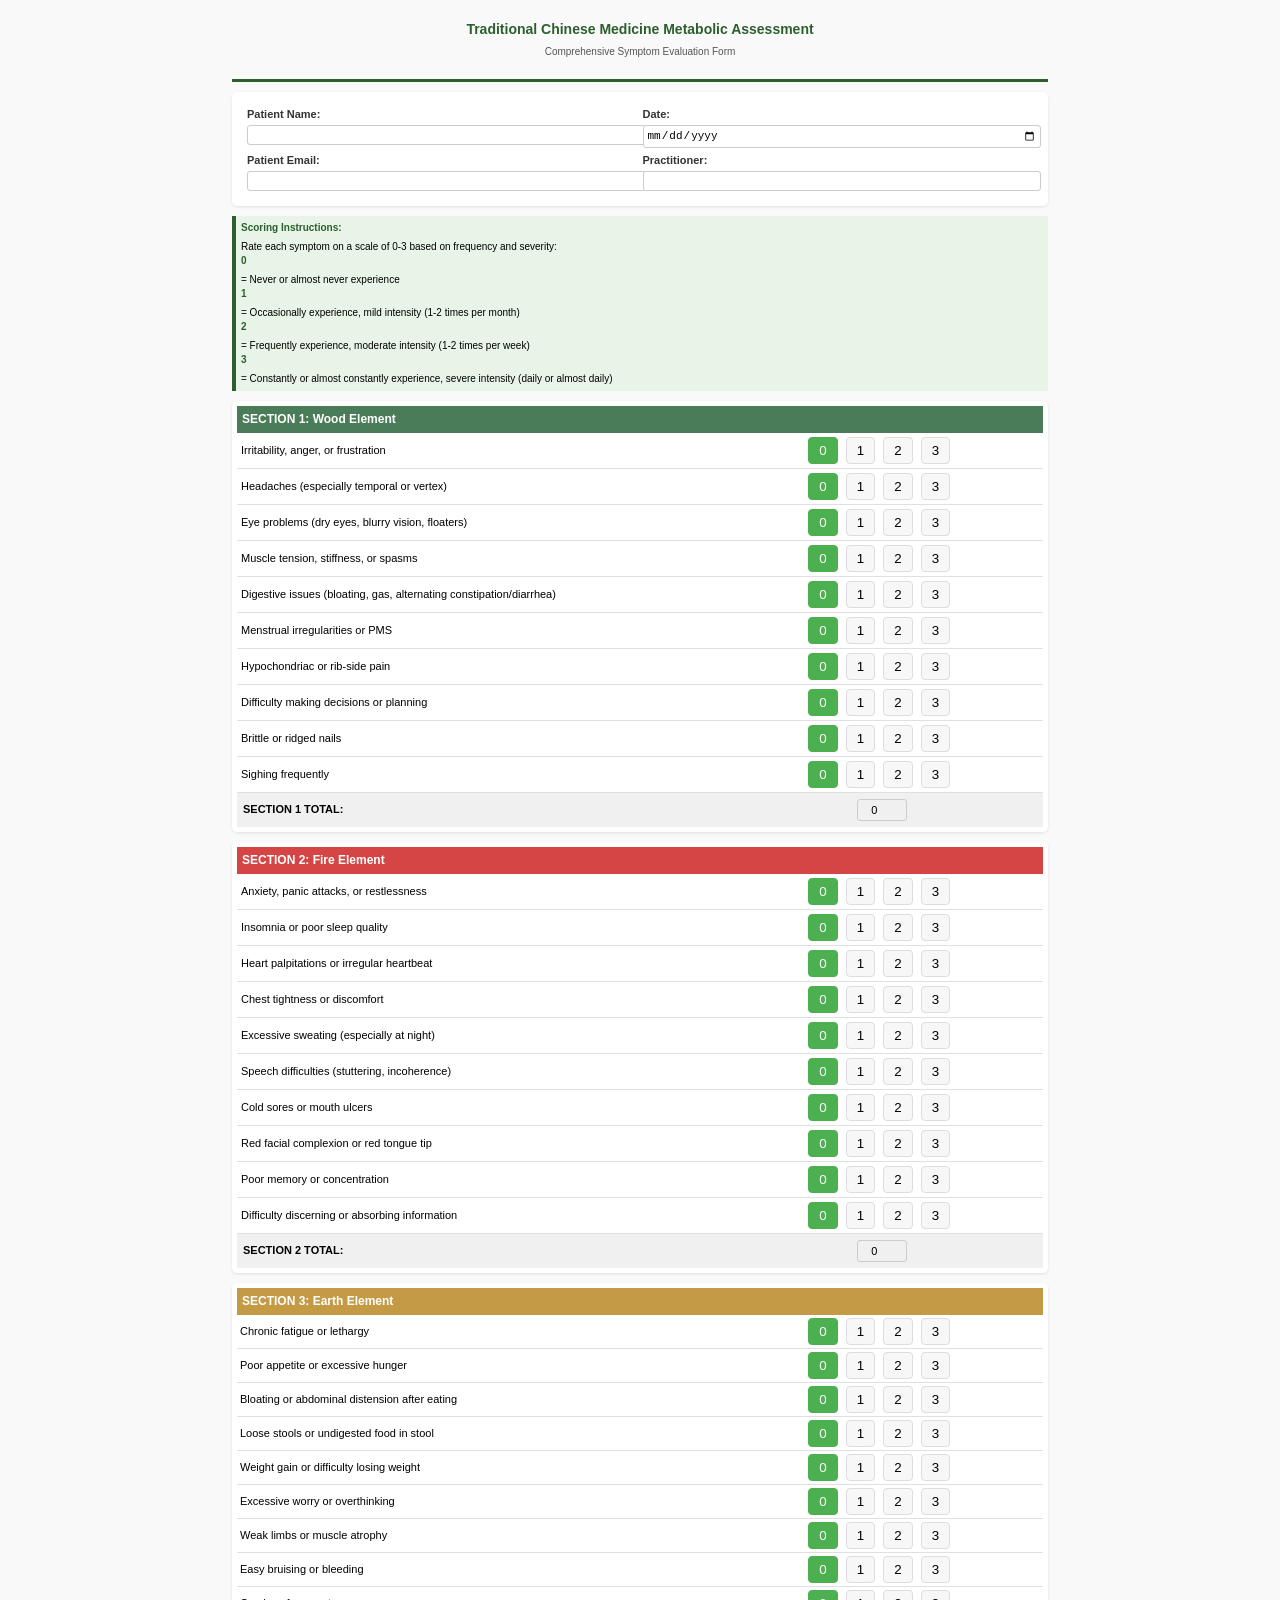
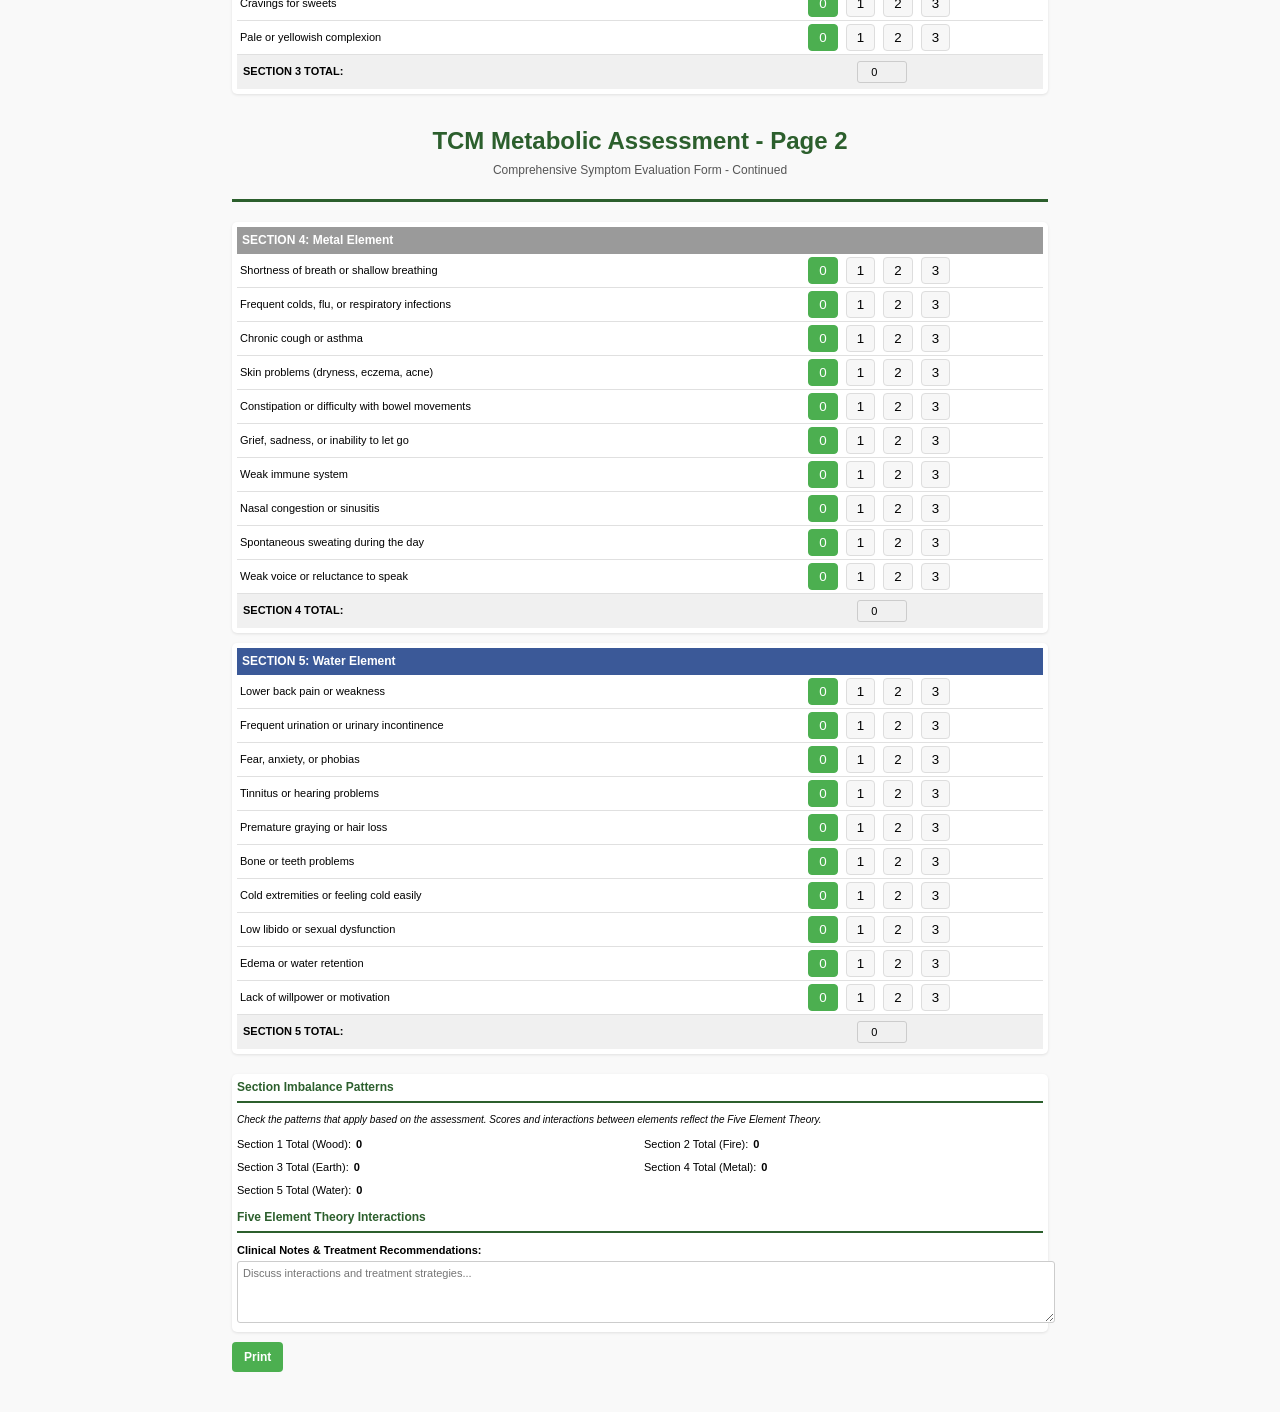
==== index.html @ ae0c45b7 "Rename 5elementMAF.html to index.html" ====
<!DOCTYPE html>
<html lang="en">
<head>
    <meta charset="UTF-8">
    <meta name="viewport" content="width=device-width, initial-scale=1.0">
    <title>TCM Metabolic Assessment - 5 Element Theory</title>
    <style>
@media print {
    /* General Settings */
    body {
        margin: 0.1in; /* Reduce overall margins */
        padding: 0;
        font-size: 10px; /* Compact font size */
        line-height: 1.1; /* Reduce line height for dense content */
    }

    .header {
        text-align: center;
        margin-bottom: 5px; /* Reduce spacing */
        font-size: 12px; /* Compact header font */
        border: none;
    }

    h1, h3 {
        font-size: 14px; /* Compact headings for better fit */
    }

    /* Content Styling */
    .patient-info, .scoring-guide, .element-section, .imbalance-section {
        margin: 0;
        padding: 5px; /* Reduce padding */
        border: none;
        background: none; /* Remove background styling */
    }

    .element-section {
        page-break-inside: avoid; /* Prevent page breaks within sections */
        page-break-after: auto; /* Allow natural flow */
        margin-bottom: 10px; /* Reduce spacing between sections */
    }

    /* Table Styling */
    table {
        width: 100%; /* Ensure tables fit tightly within width */
        border-collapse: collapse; /* Compact table layout */
    }

    tr, td {
        padding: 2px; /* Very compact padding for dense rows */
        font-size: 10px; /* Table font size adjusted */
    }

    td.symptom-name {
        width: 60%; /* Optimize width for names */
    }

    td.symptom-score {
        width: 40%; /* Optimize width for scores */
        text-align: center;
    }

    /* Page Breaks Between Major Sections */
    .page-break {
        page-break-after: always; /* Ensure manual breaks between sections */
    }

    /* Hide Non-Print Elements */
    .print-button, .footer {
        display: none; /* Exclude non-printable items */
    }

    /* Force Compact Heights */
    .element-section {
        height: auto; /* Ensure sections are flexible */
        overflow: hidden; /* Prevent overflow */
    }
}
        
        body {
            font-family: 'Arial', sans-serif;
            line-height: 1.4;
            max-width: 8.5in;
            margin: 0 auto;
            padding: 20px;
            background-color: #f9f9f9;
        }

        .header {
            text-align: center;
            margin-bottom: 20px;
            border-bottom: 3px solid #2c5f2d;
            padding-bottom: 15px;
        }

        .header h1 {
            margin: 0;
            color: #2c5f2d;
            font-size: 24px;
        }

        .header p {
            margin: 5px 0;
            color: #555;
            font-size: 12px;
        }
        
        .print-button {
            margin: 20px 0;
            padding: 10px 15px;
            background-color: #4caf50;
            border: none;
            border-radius: 5px;
            color: white;
            cursor: pointer;
            font-size: 14px;
            font-weight: bold;
            display: block;
        }

        .print-button:hover {
            background-color: #43a047;
        }
.button-group button {
    padding: 5px 10px;
    margin-right: 5px;
    border: 1px solid #ddd;
    background-color: #f7f7f7;
    cursor: pointer;
    border-radius: 4px;
}

.button-group button.active {
    background-color: #4caf50;
    color: white;
    border-color: #4caf50;
}
        
        .patient-info {
            display: grid;
            grid-template-columns: 1fr 1fr;
            gap: 15px;
            margin-bottom: 20px;
            background: white;
            padding: 15px;
            border-radius: 5px;
            box-shadow: 0 1px 3px rgba(0,0,0,0.1);
        }
        
        .patient-info label {
            display: block;
            font-weight: bold;
            margin-bottom: 3px;
            font-size: 11px;
            color: #333;
        }
        
        .patient-info input {
            width: 100%;
            padding: 5px;
            border: 1px solid #ccc;
            border-radius: 3px;
            font-size: 11px;
        }
        
        .scoring-guide {
            background: #e8f4e8;
            padding: 10px;
            margin-bottom: 15px;
            border-left: 4px solid #2c5f2d;
            font-size: 10px;
        }
        
        .scoring-guide strong {
            display: block;
            margin-bottom: 5px;
            color: #2c5f2d;
        }
        
        .element-section {
            margin-bottom: 20px;
            background: white;
            border-radius: 5px;
            box-shadow: 0 1px 3px rgba(0,0,0,0.1);
            overflow: hidden;
        }
        
        .element-header {
            padding: 10px 15px;
            color: white;
            font-weight: bold;
            font-size: 14px;
        }
        
        .wood-header { background: #4a7c59; }
        .fire-header { background: #d64545; }
        .earth-header { background: #c49b44; }
        .metal-header { background: #9a9a9a; }
        .water-header { background: #3b5998; }
        
        .element-description {
            padding: 10px 15px;
            background: #f7f7f7;
            font-size: 10px;
            font-style: italic;
            border-bottom: 1px solid #e0e0e0;
        }
        
        .symptoms-table {
            width: 100%;
            border-collapse: collapse;
        }
        
        .symptoms-table tr {
            border-bottom: 1px solid #e0e0e0;
        }
        
        .symptoms-table tr:last-child {
            border-bottom: none;
        }
        
        .symptoms-table td {
            padding: 8px 15px;
            font-size: 11px;
        }
        
        .symptom-name {
            width: 75%;
        }
        
        .symptom-score {
            width: 25%;
            text-align: center;
        }
        
        .symptom-score input {
            width: 40px;
            padding: 4px;
            text-align: center;
            border: 1px solid #ccc;
            border-radius: 3px;
            font-size: 11px;
        }
        
        .total-row {
            background: #f0f0f0;
            font-weight: bold;
        }
        
        .total-row td {
            padding: 10px 15px;
        }
        
        .imbalance-section {
            margin-top: 20px;
            background: white;
            padding: 15px;
            border-radius: 5px;
            box-shadow: 0 1px 3px rgba(0,0,0,0.1);
        }
        
        .imbalance-section h3 {
            margin-top: 0;
            color: #2c5f2d;
            font-size: 14px;
            border-bottom: 2px solid #2c5f2d;
            padding-bottom: 5px;
        }
        
        .imbalance-grid {
            display: grid;
            grid-template-columns: 1fr 1fr;
            gap: 10px;
            margin-top: 10px;
        }
        
        .imbalance-item {
            display: flex;
            align-items: center;
            font-size: 11px;
        }
        
        .imbalance-item input[type="checkbox"] {
            margin-right: 8px;
        }
        
        .notes-section {
            margin-top: 15px;
        }
        
        .notes-section label {
            display: block;
            font-weight: bold;
            margin-bottom: 5px;
            font-size: 11px;
        }
        
        .notes-section textarea {
            width: 100%;
            height: 60px;
            padding: 8px;
            border: 1px solid #ccc;
            border-radius: 3px;
            font-size: 11px;
            font-family: Arial, sans-serif;
            resize: vertical;
        }
        
        .page-break {
            margin: 30px 0;
        }
        
        .footer {
            text-align: center;
            margin-top: 20px;
            padding-top: 10px;
            border-top: 2px solid #2c5f2d;
            font-size: 9px;
            color: #666;
        }
    </style>
</head>
<body>
<!-- PAGE 1 HEADER -->
<div class="header" style="text-align: center; margin-bottom: 10px;">
    <h1 style="font-size: 14px; color: #2c5f2d; margin: 0;">Traditional Chinese Medicine Metabolic Assessment</h1>
    <p style="font-size: 10px; color: #555; margin: 5px 0;">Comprehensive Symptom Evaluation Form</p>
</div>

<!-- PATIENT INFO SECTION -->
<div class="patient-info" style="display: grid; grid-template-columns: 1fr 1fr; gap: 5px; margin-bottom: 10px; font-size: 10px;">
    <div style="font-size: 10px;">
        <label style="display: block; font-weight: bold; margin-bottom: 3px;">Patient Name:</label>
        <input type="text" name="patient_name" style="width: 100%; padding: 3px; border: 1px solid #ccc; border-radius: 3px;">
    </div>
    <div style="font-size: 10px;">
        <label style="display: block; font-weight: bold; margin-bottom: 3px;">Date:</label>
        <input type="date" name="date" style="width: 100%; padding: 3px; border: 1px solid #ccc; border-radius: 3px;">
    </div>
    <div style="font-size: 10px;">
        <label style="display: block; font-weight: bold; margin-bottom: 3px;">Patient Email:</label>
        <input type="text" name="patient_email" style="width: 100%; padding: 3px; border: 1px solid #ccc; border-radius: 3px;">
    </div>
    <div style="font-size: 10px;">
        <label style="display: block; font-weight: bold; margin-bottom: 3px;">Practitioner:</label>
        <input type="text" name="practitioner" style="width: 100%; padding: 3px; border: 1px solid #ccc; border-radius: 3px;">
    </div>
</div>

<!-- SCORING GUIDE -->
<div class="scoring-guide" style="background: #e8f4e8; padding: 5px; margin-bottom: 10px; border-left: 4px solid #2c5f2d; font-size: 10px;">
    <strong style="display: block; margin-bottom: 5px; color: #2c5f2d;">Scoring Instructions:</strong>
    <p style="margin: 0;">
        Rate each symptom on a scale of 0-3 based on frequency and severity:<br>
        <strong>0</strong> = Never or almost never experience<br>
        <strong>1</strong> = Occasionally experience, mild intensity (1-2 times per month)<br>
        <strong>2</strong> = Frequently experience, moderate intensity (1-2 times per week)<br>
        <strong>3</strong> = Constantly or almost constantly experience, severe intensity (daily or almost daily)
    </p>
</div>
    
 <!-- SECTION 1 -->
<div class="element-section" style="margin-bottom: 10px; padding: 5px;">
    <div class="element-header wood-header" style="padding: 5px; font-size: 12px; background-color: #4a7c59; color: white;">
        SECTION 1: Wood Element
    </div>
    <table class="symptoms-table" style="width: 100%; border-collapse: collapse; font-size: 10px;">
        <tr>
            <td class="symptom-name" style="padding: 4px; width: 60%;">Irritability, anger, or frustration</td>
            <td class="symptom-score" style="padding: 4px; width: 40%; text-align: center;">
                <div class="button-group" data-symptom="wood_1">
                    <button type="button" data-value="0" class="active">0</button>
                    <button type="button" data-value="1">1</button>
                    <button type="button" data-value="2">2</button>
                    <button type="button" data-value="3">3</button>
                </div>
                <input type="hidden" name="wood_1" value="0">
            </td>
        </tr>
        <tr>
            <td class="symptom-name" style="padding: 4px; width: 60%;">Headaches (especially temporal or vertex)</td>
            <td class="symptom-score" style="padding: 4px; width: 40%; text-align: center;">
                <div class="button-group" data-symptom="wood_2">
                    <button type="button" data-value="0" class="active">0</button>
                    <button type="button" data-value="1">1</button>
                    <button type="button" data-value="2">2</button>
                    <button type="button" data-value="3">3</button>
                </div>
                <input type="hidden" name="wood_2" value="0">
            </td>
        </tr>
        <tr>
            <td class="symptom-name" style="padding: 4px; width: 60%;">Eye problems (dry eyes, blurry vision, floaters)</td>
            <td class="symptom-score" style="padding: 4px; width: 40%; text-align: center;">
                <div class="button-group" data-symptom="wood_3">
                    <button type="button" data-value="0" class="active">0</button>
                    <button type="button" data-value="1">1</button>
                    <button type="button" data-value="2">2</button>
                    <button type="button" data-value="3">3</button>
                </div>
                <input type="hidden" name="wood_3" value="0">
            </td>
        </tr>
        <tr>
            <td class="symptom-name" style="padding: 4px; width: 60%;">Muscle tension, stiffness, or spasms</td>
            <td class="symptom-score" style="padding: 4px; width: 40%; text-align: center;">
                <div class="button-group" data-symptom="wood_4">
                    <button type="button" data-value="0" class="active">0</button>
                    <button type="button" data-value="1">1</button>
                    <button type="button" data-value="2">2</button>
                    <button type="button" data-value="3">3</button>
                </div>
                <input type="hidden" name="wood_4" value="0">
            </td>
        </tr>
        <tr>
            <td class="symptom-name" style="padding: 4px; width: 60%;">Digestive issues (bloating, gas, alternating constipation/diarrhea)</td>
            <td class="symptom-score" style="padding: 4px; width: 40%; text-align: center;">
                <div class="button-group" data-symptom="wood_5">
                    <button type="button" data-value="0" class="active">0</button>
                    <button type="button" data-value="1">1</button>
                    <button type="button" data-value="2">2</button>
                    <button type="button" data-value="3">3</button>
                </div>
                <input type="hidden" name="wood_5" value="0">
            </td>
        </tr>
        <tr>
            <td class="symptom-name" style="padding: 4px; width: 60%;">Menstrual irregularities or PMS</td>
            <td class="symptom-score" style="padding: 4px; width: 40%; text-align: center;">
                <div class="button-group" data-symptom="wood_6">
                    <button type="button" data-value="0" class="active">0</button>
                    <button type="button" data-value="1">1</button>
                    <button type="button" data-value="2">2</button>
                    <button type="button" data-value="3">3</button>
                </div>
                <input type="hidden" name="wood_6" value="0">
            </td>
        </tr>
        <tr>
            <td class="symptom-name" style="padding: 4px; width: 60%;">Hypochondriac or rib-side pain</td>
            <td class="symptom-score" style="padding: 4px; width: 40%; text-align: center;">
                <div class="button-group" data-symptom="wood_7">
                    <button type="button" data-value="0" class="active">0</button>
                    <button type="button" data-value="1">1</button>
                    <button type="button" data-value="2">2</button>
                    <button type="button" data-value="3">3</button>
                </div>
                <input type="hidden" name="wood_7" value="0">
            </td>
        </tr>
        <tr>
            <td class="symptom-name" style="padding: 4px; width: 60%;">Difficulty making decisions or planning</td>
            <td class="symptom-score" style="padding: 4px; width: 40%; text-align: center;">
                <div class="button-group" data-symptom="wood_8">
                    <button type="button" data-value="0" class="active">0</button>
                    <button type="button" data-value="1">1</button>
                    <button type="button" data-value="2">2</button>
                    <button type="button" data-value="3">3</button>
                </div>
                <input type="hidden" name="wood_8" value="0">
            </td>
        </tr>
        <tr>
            <td class="symptom-name" style="padding: 4px; width: 60%;">Brittle or ridged nails</td>
            <td class="symptom-score" style="padding: 4px; width: 40%; text-align: center;">
                <div class="button-group" data-symptom="wood_9">
                    <button type="button" data-value="0" class="active">0</button>
                    <button type="button" data-value="1">1</button>
                    <button type="button" data-value="2">2</button>
                    <button type="button" data-value="3">3</button>
                </div>
                <input type="hidden" name="wood_9" value="0">
            </td>
        </tr>
        <tr>
            <td class="symptom-name" style="padding: 4px; width: 60%;">Sighing frequently</td>
            <td class="symptom-score" style="padding: 4px; width: 40%; text-align: center;">
                <div class="button-group" data-symptom="wood_10">
                    <button type="button" data-value="0" class="active">0</button>
                    <button type="button" data-value="1">1</button>
                    <button type="button" data-value="2">2</button>
                    <button type="button" data-value="3">3</button>
                </div>
                <input type="hidden" name="wood_10" value="0">
            </td>
        </tr>
        <tr class="total-row" style="background-color: #f0f0f0; font-weight: bold;">
            <td style="padding: 6px;">SECTION 1 TOTAL:</td>
            <td class="symptom-score" style="padding: 6px; text-align: center;">
                <input type="number" name="wood_total" min="0" max="30" readonly style="background: #f0f0f0;">
            </td>
        </tr>
    </table>
</div>
<!-- SECTION 2 -->
<div class="element-section" style="margin-bottom: 10px; padding: 5px;">
    <div class="element-header fire-header" style="padding: 5px; font-size: 12px; background-color: #d64545; color: white;">
        SECTION 2: Fire Element
    </div>
    <table class="symptoms-table" style="width: 100%; border-collapse: collapse; font-size: 10px;">
        <tr>
            <td class="symptom-name" style="padding: 4px; width: 60%;">Anxiety, panic attacks, or restlessness</td>
            <td class="symptom-score" style="padding: 4px; width: 40%; text-align: center;">
                <div class="button-group" data-symptom="fire_1">
                    <button type="button" data-value="0" class="active">0</button>
                    <button type="button" data-value="1">1</button>
                    <button type="button" data-value="2">2</button>
                    <button type="button" data-value="3">3</button>
                </div>
                <input type="hidden" name="fire_1" value="0">
            </td>
        </tr>
        <tr>
            <td class="symptom-name" style="padding: 4px; width: 60%;">Insomnia or poor sleep quality</td>
            <td class="symptom-score" style="padding: 4px; width: 40%; text-align: center;">
                <div class="button-group" data-symptom="fire_2">
                    <button type="button" data-value="0" class="active">0</button>
                    <button type="button" data-value="1">1</button>
                    <button type="button" data-value="2">2</button>
                    <button type="button" data-value="3">3</button>
                </div>
                <input type="hidden" name="fire_2" value="0">
            </td>
        </tr>
        <tr>
            <td class="symptom-name" style="padding: 4px; width: 60%;">Heart palpitations or irregular heartbeat</td>
            <td class="symptom-score" style="padding: 4px; width: 40%; text-align: center;">
                <div class="button-group" data-symptom="fire_3">
                    <button type="button" data-value="0" class="active">0</button>
                    <button type="button" data-value="1">1</button>
                    <button type="button" data-value="2">2</button>
                    <button type="button" data-value="3">3</button>
                </div>
                <input type="hidden" name="fire_3" value="0">
            </td>
        </tr>
        <tr>
            <td class="symptom-name" style="padding: 4px; width: 60%;">Chest tightness or discomfort</td>
            <td class="symptom-score" style="padding: 4px; width: 40%; text-align: center;">
                <div class="button-group" data-symptom="fire_4">
                    <button type="button" data-value="0" class="active">0</button>
                    <button type="button" data-value="1">1</button>
                    <button type="button" data-value="2">2</button>
                    <button type="button" data-value="3">3</button>
                </div>
                <input type="hidden" name="fire_4" value="0">
            </td>
        </tr>
        <tr>
            <td class="symptom-name" style="padding: 4px; width: 60%;">Excessive sweating (especially at night)</td>
            <td class="symptom-score" style="padding: 4px; width: 40%; text-align: center;">
                <div class="button-group" data-symptom="fire_5">
                    <button type="button" data-value="0" class="active">0</button>
                    <button type="button" data-value="1">1</button>
                    <button type="button" data-value="2">2</button>
                    <button type="button" data-value="3">3</button>
                </div>
                <input type="hidden" name="fire_5" value="0">
            </td>
        </tr>
        <tr>
            <td class="symptom-name" style="padding: 4px; width: 60%;">Speech difficulties (stuttering, incoherence)</td>
            <td class="symptom-score" style="padding: 4px; width: 40%; text-align: center;">
                <div class="button-group" data-symptom="fire_6">
                    <button type="button" data-value="0" class="active">0</button>
                    <button type="button" data-value="1">1</button>
                    <button type="button" data-value="2">2</button>
                    <button type="button" data-value="3">3</button>
                </div>
                <input type="hidden" name="fire_6" value="0">
            </td>
        </tr>
        <tr>
            <td class="symptom-name" style="padding: 4px; width: 60%;">Cold sores or mouth ulcers</td>
            <td class="symptom-score" style="padding: 4px; width: 40%; text-align: center;">
                <div class="button-group" data-symptom="fire_7">
                    <button type="button" data-value="0" class="active">0</button>
                    <button type="button" data-value="1">1</button>
                    <button type="button" data-value="2">2</button>
                    <button type="button" data-value="3">3</button>
                </div>
                <input type="hidden" name="fire_7" value="0">
            </td>
        </tr>
        <tr>
            <td class="symptom-name" style="padding: 4px; width: 60%;">Red facial complexion or red tongue tip</td>
            <td class="symptom-score" style="padding: 4px; width: 40%; text-align: center;">
                <div class="button-group" data-symptom="fire_8">
                    <button type="button" data-value="0" class="active">0</button>
                    <button type="button" data-value="1">1</button>
                    <button type="button" data-value="2">2</button>
                    <button type="button" data-value="3">3</button>
                </div>
                <input type="hidden" name="fire_8" value="0">
            </td>
        </tr>
        <tr>
            <td class="symptom-name" style="padding: 4px; width: 60%;">Poor memory or concentration</td>
            <td class="symptom-score" style="padding: 4px; width: 40%; text-align: center;">
                <div class="button-group" data-symptom="fire_9">
                    <button type="button" data-value="0" class="active">0</button>
                    <button type="button" data-value="1">1</button>
                    <button type="button" data-value="2">2</button>
                    <button type="button" data-value="3">3</button>
                </div>
                <input type="hidden" name="fire_9" value="0">
            </td>
        </tr>
        <tr>
            <td class="symptom-name" style="padding: 4px; width: 60%;">Difficulty discerning or absorbing information</td>
            <td class="symptom-score" style="padding: 4px; width: 40%; text-align: center;">
                <div class="button-group" data-symptom="fire_10">
                    <button type="button" data-value="0" class="active">0</button>
                    <button type="button" data-value="1">1</button>
                    <button type="button" data-value="2">2</button>
                    <button type="button" data-value="3">3</button>
                </div>
                <input type="hidden" name="fire_10" value="0">
            </td>
        </tr>
        <tr class="total-row" style="background-color: #f0f0f0; font-weight: bold;">
            <td style="padding: 6px;">SECTION 2 TOTAL:</td>
            <td class="symptom-score" style="padding: 6px; text-align: center;">
                <input type="number" name="fire_total" min="0" max="30" readonly style="background: #f0f0f0;">
            </td>
        </tr>
    </table>
</div>
    
<!-- SECTION 3 -->
<div class="element-section" style="margin-bottom: 10px; padding: 5px;">
    <div class="element-header earth-header" style="padding: 5px; font-size: 12px; background-color: #c49b44; color: white;">
        SECTION 3: Earth Element
    </div>
    <table class="symptoms-table" style="width: 100%; border-collapse: collapse; font-size: 10px;">
        <tr>
            <td class="symptom-name" style="padding: 3px; width: 60%;">Chronic fatigue or lethargy</td>
            <td class="symptom-score" style="padding: 3px; width: 40%; text-align: center;">
                <div class="button-group" data-symptom="earth_1">
                    <button type="button" data-value="0" class="active">0</button>
                    <button type="button" data-value="1">1</button>
                    <button type="button" data-value="2">2</button>
                    <button type="button" data-value="3">3</button>
                </div>
                <input type="hidden" name="earth_1" value="0">
            </td>
        </tr>
        <tr>
            <td class="symptom-name" style="padding: 3px; width: 60%;">Poor appetite or excessive hunger</td>
            <td class="symptom-score" style="padding: 3px; width: 40%; text-align: center;">
                <div class="button-group" data-symptom="earth_2">
                    <button type="button" data-value="0" class="active">0</button>
                    <button type="button" data-value="1">1</button>
                    <button type="button" data-value="2">2</button>
                    <button type="button" data-value="3">3</button>
                </div>
                <input type="hidden" name="earth_2" value="0">
            </td>
        </tr>
        <tr>
            <td class="symptom-name" style="padding: 3px; width: 60%;">Bloating or abdominal distension after eating</td>
            <td class="symptom-score" style="padding: 3px; width: 40%; text-align: center;">
                <div class="button-group" data-symptom="earth_3">
                    <button type="button" data-value="0" class="active">0</button>
                    <button type="button" data-value="1">1</button>
                    <button type="button" data-value="2">2</button>
                    <button type="button" data-value="3">3</button>
                </div>
                <input type="hidden" name="earth_3" value="0">
            </td>
        </tr>
        <tr>
            <td class="symptom-name" style="padding: 3px; width: 60%;">Loose stools or undigested food in stool</td>
            <td class="symptom-score" style="padding: 3px; width: 40%; text-align: center;">
                <div class="button-group" data-symptom="earth_4">
                    <button type="button" data-value="0" class="active">0</button>
                    <button type="button" data-value="1">1</button>
                    <button type="button" data-value="2">2</button>
                    <button type="button" data-value="3">3</button>
                </div>
                <input type="hidden" name="earth_4" value="0">
            </td>
        </tr>
        <tr>
            <td class="symptom-name" style="padding: 3px; width: 60%;">Weight gain or difficulty losing weight</td>
            <td class="symptom-score" style="padding: 3px; width: 40%; text-align: center;">
                <div class="button-group" data-symptom="earth_5">
                    <button type="button" data-value="0" class="active">0</button>
                    <button type="button" data-value="1">1</button>
                    <button type="button" data-value="2">2</button>
                    <button type="button" data-value="3">3</button>
                </div>
                <input type="hidden" name="earth_5" value="0">
            </td>
        </tr>
        <tr>
            <td class="symptom-name" style="padding: 3px; width: 60%;">Excessive worry or overthinking</td>
            <td class="symptom-score" style="padding: 3px; width: 40%; text-align: center;">
                <div class="button-group" data-symptom="earth_6">
                    <button type="button" data-value="0" class="active">0</button>
                    <button type="button" data-value="1">1</button>
                    <button type="button" data-value="2">2</button>
                    <button type="button" data-value="3">3</button>
                </div>
                <input type="hidden" name="earth_6" value="0">
            </td>
        </tr>
        <tr>
            <td class="symptom-name" style="padding: 3px; width: 60%;">Weak limbs or muscle atrophy</td>
            <td class="symptom-score" style="padding: 3px; width: 40%; text-align: center;">
                <div class="button-group" data-symptom="earth_7">
                    <button type="button" data-value="0" class="active">0</button>
                    <button type="button" data-value="1">1</button>
                    <button type="button" data-value="2">2</button>
                    <button type="button" data-value="3">3</button>
                </div>
                <input type="hidden" name="earth_7" value="0">
            </td>
        </tr>
        <tr>
            <td class="symptom-name" style="padding: 3px; width: 60%;">Easy bruising or bleeding</td>
            <td class="symptom-score" style="padding: 3px; width: 40%; text-align: center;">
                <div class="button-group" data-symptom="earth_8">
                    <button type="button" data-value="0" class="active">0</button>
                    <button type="button" data-value="1">1</button>
                    <button type="button" data-value="2">2</button>
                    <button type="button" data-value="3">3</button>
                </div>
                <input type="hidden" name="earth_8" value="0">
            </td>
        </tr>
        <tr>
            <td class="symptom-name" style="padding: 3px; width: 60%;">Cravings for sweets</td>
            <td class="symptom-score" style="padding: 3px; width: 40%; text-align: center;">
                <div class="button-group" data-symptom="earth_9">
                    <button type="button" data-value="0" class="active">0</button>
                    <button type="button" data-value="1">1</button>
                    <button type="button" data-value="2">2</button>
                    <button type="button" data-value="3">3</button>
                </div>
                <input type="hidden" name="earth_9" value="0">
            </td>
        </tr>
        <tr>
            <td class="symptom-name" style="padding: 3px; width: 60%;">Pale or yellowish complexion</td>
            <td class="symptom-score" style="padding: 3px; width: 40%; text-align: center;">
                <div class="button-group" data-symptom="earth_10">
                    <button type="button" data-value="0" class="active">0</button>
                    <button type="button" data-value="1">1</button>
                    <button type="button" data-value="2">2</button>
                    <button type="button" data-value="3">3</button>
                </div>
                <input type="hidden" name="earth_10" value="0">
            </td>
        </tr>
        <tr class="total-row" style="background-color: #f0f0f0; font-weight: bold;">
            <td style="padding: 6px;">SECTION 3 TOTAL:</td>
            <td class="symptom-score" style="padding: 6px; text-align: center;">
                <input type="number" name="earth_total" min="0" max="30" readonly style="background: #f0f0f0;">
            </td>
        </tr>
    </table>
</div>
    
    <div class="page-break"></div>
    
    <!-- PAGE 2 -->
    <div class="header" style="margin-top: 0;">
        <h1>TCM Metabolic Assessment - Page 2</h1>
        <p>Comprehensive Symptom Evaluation Form - Continued</p>
    </div>
    
<!-- SECTION 4 -->
<div class="element-section" style="margin-bottom: 10px; padding: 5px;">
    <div class="element-header metal-header" style="padding: 5px; font-size: 12px; background-color: #9a9a9a; color: white;">
        SECTION 4: Metal Element
    </div>
    <table class="symptoms-table" style="width: 100%; border-collapse: collapse; font-size: 10px;">
        <tr>
            <td class="symptom-name" style="padding: 3px; width: 60%;">Shortness of breath or shallow breathing</td>
            <td class="symptom-score" style="padding: 3px; width: 40%; text-align: center;">
                <div class="button-group" data-symptom="metal_1">
                    <button type="button" data-value="0" class="active">0</button>
                    <button type="button" data-value="1">1</button>
                    <button type="button" data-value="2">2</button>
                    <button type="button" data-value="3">3</button>
                </div>
                <input type="hidden" name="metal_1" value="0">
            </td>
        </tr>
        <tr>
            <td class="symptom-name" style="padding: 3px; width: 60%;">Frequent colds, flu, or respiratory infections</td>
            <td class="symptom-score" style="padding: 3px; width: 40%; text-align: center;">
                <div class="button-group" data-symptom="metal_2">
                    <button type="button" data-value="0" class="active">0</button>
                    <button type="button" data-value="1">1</button>
                    <button type="button" data-value="2">2</button>
                    <button type="button" data-value="3">3</button>
                </div>
                <input type="hidden" name="metal_2" value="0">
            </td>
        </tr>
        <tr>
            <td class="symptom-name" style="padding: 3px; width: 60%;">Chronic cough or asthma</td>
            <td class="symptom-score" style="padding: 3px; width: 40%; text-align: center;">
                <div class="button-group" data-symptom="metal_3">
                    <button type="button" data-value="0" class="active">0</button>
                    <button type="button" data-value="1">1</button>
                    <button type="button" data-value="2">2</button>
                    <button type="button" data-value="3">3</button>
                </div>
                <input type="hidden" name="metal_3" value="0">
            </td>
        </tr>
        <tr>
            <td class="symptom-name" style="padding: 3px; width: 60%;">Skin problems (dryness, eczema, acne)</td>
            <td class="symptom-score" style="padding: 3px; width: 40%; text-align: center;">
                <div class="button-group" data-symptom="metal_4">
                    <button type="button" data-value="0" class="active">0</button>
                    <button type="button" data-value="1">1</button>
                    <button type="button" data-value="2">2</button>
                    <button type="button" data-value="3">3</button>
                </div>
                <input type="hidden" name="metal_4" value="0">
            </td>
        </tr>
        <tr>
            <td class="symptom-name" style="padding: 3px; width: 60%;">Constipation or difficulty with bowel movements</td>
            <td class="symptom-score" style="padding: 3px; width: 40%; text-align: center;">
                <div class="button-group" data-symptom="metal_5">
                    <button type="button" data-value="0" class="active">0</button>
                    <button type="button" data-value="1">1</button>
                    <button type="button" data-value="2">2</button>
                    <button type="button" data-value="3">3</button>
                </div>
                <input type="hidden" name="metal_5" value="0">
            </td>
        </tr>
        <tr>
            <td class="symptom-name" style="padding: 3px; width: 60%;">Grief, sadness, or inability to let go</td>
            <td class="symptom-score" style="padding: 3px; width: 40%; text-align: center;">
                <div class="button-group" data-symptom="metal_6">
                    <button type="button" data-value="0" class="active">0</button>
                    <button type="button" data-value="1">1</button>
                    <button type="button" data-value="2">2</button>
                    <button type="button" data-value="3">3</button>
                </div>
                <input type="hidden" name="metal_6" value="0">
            </td>
        </tr>
        <tr>
            <td class="symptom-name" style="padding: 3px; width: 60%;">Weak immune system</td>
            <td class="symptom-score" style="padding: 3px; width: 40%; text-align: center;">
                <div class="button-group" data-symptom="metal_7">
                    <button type="button" data-value="0" class="active">0</button>
                    <button type="button" data-value="1">1</button>
                    <button type="button" data-value="2">2</button>
                    <button type="button" data-value="3">3</button>
                </div>
                <input type="hidden" name="metal_7" value="0">
            </td>
        </tr>
        <tr>
            <td class="symptom-name" style="padding: 3px; width: 60%;">Nasal congestion or sinusitis</td>
            <td class="symptom-score" style="padding: 3px; width: 40%; text-align: center;">
                <div class="button-group" data-symptom="metal_8">
                    <button type="button" data-value="0" class="active">0</button>
                    <button type="button" data-value="1">1</button>
                    <button type="button" data-value="2">2</button>
                    <button type="button" data-value="3">3</button>
                </div>
                <input type="hidden" name="metal_8" value="0">
            </td>
        </tr>
        <tr>
            <td class="symptom-name" style="padding: 3px; width: 60%;">Spontaneous sweating during the day</td>
            <td class="symptom-score" style="padding: 3px; width: 40%; text-align: center;">
                <div class="button-group" data-symptom="metal_9">
                    <button type="button" data-value="0" class="active">0</button>
                    <button type="button" data-value="1">1</button>
                    <button type="button" data-value="2">2</button>
                    <button type="button" data-value="3">3</button>
                </div>
                <input type="hidden" name="metal_9" value="0">
            </td>
        </tr>
        <tr>
            <td class="symptom-name" style="padding: 3px; width: 60%;">Weak voice or reluctance to speak</td>
            <td class="symptom-score" style="padding: 3px; width: 40%; text-align: center;">
                <div class="button-group" data-symptom="metal_10">
                    <button type="button" data-value="0" class="active">0</button>
                    <button type="button" data-value="1">1</button>
                    <button type="button" data-value="2">2</button>
                    <button type="button" data-value="3">3</button>
                </div>
                <input type="hidden" name="metal_10" value="0">
            </td>
        </tr>
        <tr class="total-row" style="background-color: #f0f0f0; font-weight: bold;">
            <td style="padding: 6px;">SECTION 4 TOTAL:</td>
            <td class="symptom-score" style="padding: 6px; text-align: center;">
                <input type="number" name="metal_total" min="0" max="30" readonly style="background: #f0f0f0;">
            </td>
        </tr>
    </table>
</div>
    
<!-- SECTION 5 -->
<div class="element-section" style="margin-bottom: 10px; padding: 5px;">
    <div class="element-header water-header" style="padding: 5px; font-size: 12px; background-color: #3b5998; color: white;">
        SECTION 5: Water Element
    </div>
    <table class="symptoms-table" style="width: 100%; border-collapse: collapse; font-size: 10px;">
        <tr>
            <td class="symptom-name" style="padding: 3px; width: 60%;">Lower back pain or weakness</td>
            <td class="symptom-score" style="padding: 3px; width: 40%; text-align: center;">
                <div class="button-group" data-symptom="water_1">
                    <button type="button" data-value="0" class="active">0</button>
                    <button type="button" data-value="1">1</button>
                    <button type="button" data-value="2">2</button>
                    <button type="button" data-value="3">3</button>
                </div>
                <input type="hidden" name="water_1" value="0">
            </td>
        </tr>
        <tr>
            <td class="symptom-name" style="padding: 3px; width: 60%;">Frequent urination or urinary incontinence</td>
            <td class="symptom-score" style="padding: 3px; width: 40%; text-align: center;">
                <div class="button-group" data-symptom="water_2">
                    <button type="button" data-value="0" class="active">0</button>
                    <button type="button" data-value="1">1</button>
                    <button type="button" data-value="2">2</button>
                    <button type="button" data-value="3">3</button>
                </div>
                <input type="hidden" name="water_2" value="0">
            </td>
        </tr>
        <tr>
            <td class="symptom-name" style="padding: 3px; width: 60%;">Fear, anxiety, or phobias</td>
            <td class="symptom-score" style="padding: 3px; width: 40%; text-align: center;">
                <div class="button-group" data-symptom="water_3">
                    <button type="button" data-value="0" class="active">0</button>
                    <button type="button" data-value="1">1</button>
                    <button type="button" data-value="2">2</button>
                    <button type="button" data-value="3">3</button>
                </div>
                <input type="hidden" name="water_3" value="0">
            </td>
        </tr>
        <tr>
            <td class="symptom-name" style="padding: 3px; width: 60%;">Tinnitus or hearing problems</td>
            <td class="symptom-score" style="padding: 3px; width: 40%; text-align: center;">
                <div class="button-group" data-symptom="water_4">
                    <button type="button" data-value="0" class="active">0</button>
                    <button type="button" data-value="1">1</button>
                    <button type="button" data-value="2">2</button>
                    <button type="button" data-value="3">3</button>
                </div>
                <input type="hidden" name="water_4" value="0">
            </td>
        </tr>
        <tr>
            <td class="symptom-name" style="padding: 3px; width: 60%;">Premature graying or hair loss</td>
            <td class="symptom-score" style="padding: 3px; width: 40%; text-align: center;">
                <div class="button-group" data-symptom="water_5">
                    <button type="button" data-value="0" class="active">0</button>
                    <button type="button" data-value="1">1</button>
                    <button type="button" data-value="2">2</button>
                    <button type="button" data-value="3">3</button>
                </div>
                <input type="hidden" name="water_5" value="0">
            </td>
        </tr>
        <tr>
            <td class="symptom-name" style="padding: 3px; width: 60%;">Bone or teeth problems</td>
            <td class="symptom-score" style="padding: 3px; width: 40%; text-align: center;">
                <div class="button-group" data-symptom="water_6">
                    <button type="button" data-value="0" class="active">0</button>
                    <button type="button" data-value="1">1</button>
                    <button type="button" data-value="2">2</button>
                    <button type="button" data-value="3">3</button>
                </div>
                <input type="hidden" name="water_6" value="0">
            </td>
        </tr>
        <tr>
            <td class="symptom-name" style="padding: 3px; width: 60%;">Cold extremities or feeling cold easily</td>
            <td class="symptom-score" style="padding: 3px; width: 40%; text-align: center;">
                <div class="button-group" data-symptom="water_7">
                    <button type="button" data-value="0" class="active">0</button>
                    <button type="button" data-value="1">1</button>
                    <button type="button" data-value="2">2</button>
                    <button type="button" data-value="3">3</button>
                </div>
                <input type="hidden" name="water_7" value="0">
            </td>
        </tr>
        <tr>
            <td class="symptom-name" style="padding: 3px; width: 60%;">Low libido or sexual dysfunction</td>
            <td class="symptom-score" style="padding: 3px; width: 40%; text-align: center;">
                <div class="button-group" data-symptom="water_8">
                    <button type="button" data-value="0" class="active">0</button>
                    <button type="button" data-value="1">1</button>
                    <button type="button" data-value="2">2</button>
                    <button type="button" data-value="3">3</button>
                </div>
                <input type="hidden" name="water_8" value="0">
            </td>
        </tr>
        <tr>
            <td class="symptom-name" style="padding: 3px; width: 60%;">Edema or water retention</td>
            <td class="symptom-score" style="padding: 3px; width: 40%; text-align: center;">
                <div class="button-group" data-symptom="water_9">
                    <button type="button" data-value="0" class="active">0</button>
                    <button type="button" data-value="1">1</button>
                    <button type="button" data-value="2">2</button>
                    <button type="button" data-value="3">3</button>
                </div>
                <input type="hidden" name="water_9" value="0">
            </td>
        </tr>
        <tr>
            <td class="symptom-name" style="padding: 3px; width: 60%;">Lack of willpower or motivation</td>
            <td class="symptom-score" style="padding: 3px; width: 40%; text-align: center;">
                <div class="button-group" data-symptom="water_10">
                    <button type="button" data-value="0" class="active">0</button>
                    <button type="button" data-value="1">1</button>
                    <button type="button" data-value="2">2</button>
                    <button type="button" data-value="3">3</button>
                </div>
                <input type="hidden" name="water_10" value="0">
            </td>
        </tr>
        <tr class="total-row" style="background-color: #f0f0f0; font-weight: bold;">
            <td style="padding: 6px;">SECTION 5 TOTAL:</td>
            <td class="symptom-score" style="padding: 6px; text-align: center;">
                <input type="number" name="water_total" min="0" max="30" readonly style="background: #f0f0f0;">
            </td>
        </tr>
    </table>
</div>

<!-- IMBALANCE AND DOMINANCE SECTION -->
<div class="imbalance-section" style="margin-bottom: 10px; padding: 5px;">
    <h3 style="font-size: 12px; margin-bottom: 5px; color: #2c5f2d;">Section Imbalance Patterns</h3>
    <p style="font-size: 10px; margin-bottom: 10px; font-style: italic;">
        Check the patterns that apply based on the assessment. Scores and interactions between elements reflect the Five Element Theory.
    </p>

    <div class="imbalance-grid" style="display: grid; grid-template-columns: 1fr 1fr; gap: 8px; font-size: 10px;">
        <div class="imbalance-item" style="display: flex; align-items: center; gap: 5px;">
            <span>Section 1 Total (Wood):</span>
            <span id="imbalance-wood-total" style="font-weight: bold;">0</span>
        </div>
        <div class="imbalance-item" style="display: flex; align-items: center; gap: 5px;">
            <span>Section 2 Total (Fire):</span>
            <span id="imbalance-fire-total" style="font-weight: bold;">0</span>
        </div>
        <div class="imbalance-item" style="display: flex; align-items: center; gap: 5px;">
            <span>Section 3 Total (Earth):</span>
            <span id="imbalance-earth-total" style="font-weight: bold;">0</span>
        </div>
        <div class="imbalance-item" style="display: flex; align-items: center; gap: 5px;">
            <span>Section 4 Total (Metal):</span>
            <span id="imbalance-metal-total" style="font-weight: bold;">0</span>
        </div>
        <div class="imbalance-item" style="display: flex; align-items: center; gap: 5px;">
            <span>Section 5 Total (Water):</span>
            <span id="imbalance-water-total" style="font-weight: bold;">0</span>
        </div>
    </div>

    <div class="results-summary" style="margin-top: 10px;">
        <h3 style="font-size: 12px; margin-bottom: 5px; color: #2c5f2d;">Five Element Theory Interactions</h3>
        <ul id="five-element-summary" style="font-size: 10px; line-height: 1.4; padding-left: 15px;">
            <!-- Interaction results will populate here -->
        </ul>
    </div>

    <div class="notes-section" style="margin-top: 10px; font-size: 10px;">
        <label style="font-weight: bold; margin-bottom: 3px;">Clinical Notes & Treatment Recommendations:</label>
        <textarea name="clinical_notes" placeholder="Discuss interactions and treatment strategies..." style="width: 100%; height: 50px; padding: 5px; border: 1px solid #ccc; border-radius: 3px; resize: vertical;"></textarea>
    </div>
</div>

<!-- Print Button -->
<button class="print-button" onclick="printDocument()" style="margin-top: 10px; padding: 8px 12px; background-color: #4caf50; border: none; border-radius: 4px; font-size: 12px; color: white; cursor: pointer;">
    Print
</button>
<script>
    // Print Document Function
    function printDocument() {
        window.print(); // Trigger print dialog
    }
    // Calculate and update the total for a specific section
    function calculateSectionTotal(section) {
        console.log(`Calculating total for section: ${section}`);
        let total = 0; // Initialize total to 0

        // Loop through all inputs for this section
        for (let i = 1; i <= 10; i++) {
            const input = document.querySelector(`input[name="${section}_${i}"]`);
            if (input && input.value) {
                total += parseInt(input.value, 10) || 0; // Add value to total
            }
        }

        // Update the total input field (readonly)
        const totalField = document.querySelector(`input[name="${section}_total"]`);
        if (totalField) {
            totalField.value = total; // Display the total in the readonly input
            console.log(`Total for section ${section} updated to: ${total}`);
        } else {
            console.error(`Total field for section ${section} not found!`);
        }

        // Update the imbalance total (at the bottom of the page)
        const imbalanceTotal = document.getElementById(`imbalance-${section}-total`);
        if (imbalanceTotal) {
            imbalanceTotal.textContent = total; // Reflect total in imbalance grid
        } else {
            console.error(`Imbalance total for section ${section} not found!`);
        }
    }

// Dynamically update Five Element interactions based on imbalances
function updateFiveElementInteractions() {
    console.log("Updating interactions between Five Elements based on assessment totals...");

    // Get totals for each element from the imbalance grid
    const totals = {
        wood: parseInt(document.getElementById("imbalance-wood-total")?.textContent || "0", 10),
        fire: parseInt(document.getElementById("imbalance-fire-total")?.textContent || "0", 10),
        earth: parseInt(document.getElementById("imbalance-earth-total")?.textContent || "0", 10),
        metal: parseInt(document.getElementById("imbalance-metal-total")?.textContent || "0", 10),
        water: parseInt(document.getElementById("imbalance-water-total")?.textContent || "0", 10),
    };

    const summaryList = document.getElementById("five-element-summary");
    summaryList.innerHTML = ""; // Clear previous summary results

    const minimumScore = 3; // Minimum score for an element to be considered significant

    // List of possible imbalances or conflicts
    const interactions = [];

    // Generate messages about imbalances between elements (nourishing or controlling dynamics)
    if (totals.metal >= minimumScore && totals.water >= minimumScore) {
        interactions.push({
            description: "Metal may be failing to support Water, or Water may be overly controlling Metal.",
            score: totals.metal + totals.water,
        });
    }
    if (totals.water >= minimumScore && totals.wood >= minimumScore) {
        interactions.push({
            description: "Water may be failing to nourish Wood, or Wood may be overly controlling Water.",
            score: totals.water + totals.wood,
        });
    }
    if (totals.wood >= minimumScore && totals.fire >= minimumScore) {
        interactions.push({
            description: "Wood may be failing to nourish Fire, or Fire may be overly controlling Wood.",
            score: totals.wood + totals.fire,
        });
    }
    if (totals.fire >= minimumScore && totals.earth >= minimumScore) {
        interactions.push({
            description: "Fire may be failing to support Earth, or Earth may be overly controlling Fire.",
            score: totals.fire + totals.earth,
        });
    }
    if (totals.earth >= minimumScore && totals.metal >= minimumScore) {
        interactions.push({
            description: "Earth may be failing to support Metal, or Metal may be overly controlling Earth.",
            score: totals.earth + totals.metal,
        });
    }

    if (totals.metal >= minimumScore && totals.wood >= minimumScore) {
        interactions.push({
            description: "Metal may be overly controlling Wood, or Wood may be failing to regulate Metal.",
            score: totals.metal + totals.wood,
        });
    }
    if (totals.water >= minimumScore && totals.fire >= minimumScore) {
        interactions.push({
            description: "Water may be overly controlling Fire, or Fire may be failing to regulate Water.",
            score: totals.water + totals.fire,
        });
    }
    if (totals.fire >= minimumScore && totals.metal >= minimumScore) {
        interactions.push({
            description: "Fire may be overly controlling Metal, or Metal may be failing to regulate Fire.",
            score: totals.fire + totals.metal,
        });
    }
    if (totals.wood >= minimumScore && totals.earth >= minimumScore) {
        interactions.push({
            description: "Wood may be overly controlling Earth, or Earth may be failing to regulate Wood.",
            score: totals.wood + totals.earth,
        });
    }
    if (totals.earth >= minimumScore && totals.water >= minimumScore) {
        interactions.push({
            description: "Earth may be overly controlling Water, or Water may be failing to regulate Earth.",
            score: totals.earth + totals.water,
        });
    }

    if (totals.earth >= minimumScore && totals.wood >= minimumScore) {
        interactions.push({
            description: "Earth may be failing to constrain Wood, or Wood may be overly exhausting Earth.",
            score: totals.earth + totals.wood,
        });
    }
    if (totals.water >= minimumScore && totals.metal >= minimumScore) {
        interactions.push({
            description: "Water may be failing to support Metal, or Metal may be overly constraining Water.",
            score: totals.water + totals.metal,
        });
    }
    if (totals.metal >= minimumScore && totals.fire >= minimumScore) {
        interactions.push({
            description: "Metal may be failing to constrain Fire, or Fire may be overly exhausting Metal.",
            score: totals.metal + totals.fire,
        });
    }
    if (totals.wood >= minimumScore && totals.metal >= minimumScore) {
        interactions.push({
            description: "Wood may be failing to constrain Metal, or Metal may be overly exhausting Wood.",
            score: totals.wood + totals.metal,
        });
    }
    if (totals.water >= minimumScore && totals.earth >= minimumScore) {
        interactions.push({
            description: "Water may be failing to support Earth, or Earth may be overly constraining Water.",
            score: totals.water + totals.earth,
        });
    }

    // Sort interactions by importance (highest score first) and display the most significant ones
    const topInteractions = interactions.sort((a, b) => b.score - a.score).slice(0, 3);

    topInteractions.forEach((interaction) => {
        const li = document.createElement("li");
        li.textContent = interaction.description;
        summaryList.appendChild(li);
    });

    console.log("Top 3 significant interactions between elements displayed.");
}

// Handle button click events
function handleButtonClick(event) {
    const button = event.target; // The clicked button
    const buttonGroup = button.closest(".button-group"); // Parent button group
    const dataSymptom = buttonGroup.getAttribute("data-symptom"); // Symptom identifier (e.g., wood_1)

    if (!dataSymptom) {
        console.error(`Button group missing "data-symptom" attribute.`);
        return;
    }

    // Find the associated hidden input for this button group
    const inputField = document.querySelector(`input[name="${dataSymptom}"]`);
    if (!inputField) {
        console.error(`Input field for symptom "${dataSymptom}" not found.`);
        return;
    }

    // Get the value of the clicked button and update the hidden input
    const newValue = button.getAttribute("data-value");
    inputField.value = newValue;

    // Highlight the clicked button and remove highlighting from others
    buttonGroup.querySelectorAll("button").forEach((btn) => btn.classList.remove("active"));
    button.classList.add("active"); // Apply "active" class only to the clicked button

    // Log the updated state (optional)
    console.log(`Symptom "${dataSymptom}" set to value: ${newValue}`);

    // Recalculate section and interactions based on the updated value
    const section = dataSymptom.split("_")[0]; // Extract the section prefix (e.g., "wood")
    calculateSectionTotal(section);
    updateFiveElementInteractions();
}

    // Attach event listeners to buttons on page load
document.addEventListener("DOMContentLoaded", () => {
    const allButtons = document.querySelectorAll(".button-group button");

    // Attach click handlers to all buttons
    allButtons.forEach((button) => {
        button.addEventListener("click", handleButtonClick);
    });

    console.log(`Initialized ${allButtons.length} button event listeners.`);
    
    // Reset state of the page when it loads or is refreshed
    resetState();
});
// Function to reset all symptom values and totals to their defaults on page load
function resetState() {
    console.log("Resetting the state of all inputs and totals...");

    // Reset all hidden inputs back to their default value of 0
    const allHiddenInputs = document.querySelectorAll('input[type="hidden"]');
    allHiddenInputs.forEach((input) => {
        input.value = "0"; // Set the initial hidden value to 0
    });

    // Reset all section totals (readonly input[type="number"])
    const sectionTotals = document.querySelectorAll('input[type="number"][readonly]');
    sectionTotals.forEach((totalInput) => {
        totalInput.value = "0"; // Reset the section total to 0
    });

    // Reset all imbalance displays (e.g., wood_total under the imbalance grid)
    const imbalanceTotals = document.querySelectorAll('[id^="imbalance-"]');
    imbalanceTotals.forEach((imbalance) => {
        imbalance.textContent = "0"; // Reset the imbalance display to 0
    });

    // Clear the "Five Element Theory" interaction summary
    const summaryList = document.getElementById("five-element-summary");
    summaryList.innerHTML = ""; // Clear previous interaction summaries

    console.log("All inputs, totals, and summaries have been reset.");
}
</script>
</body>
</html>
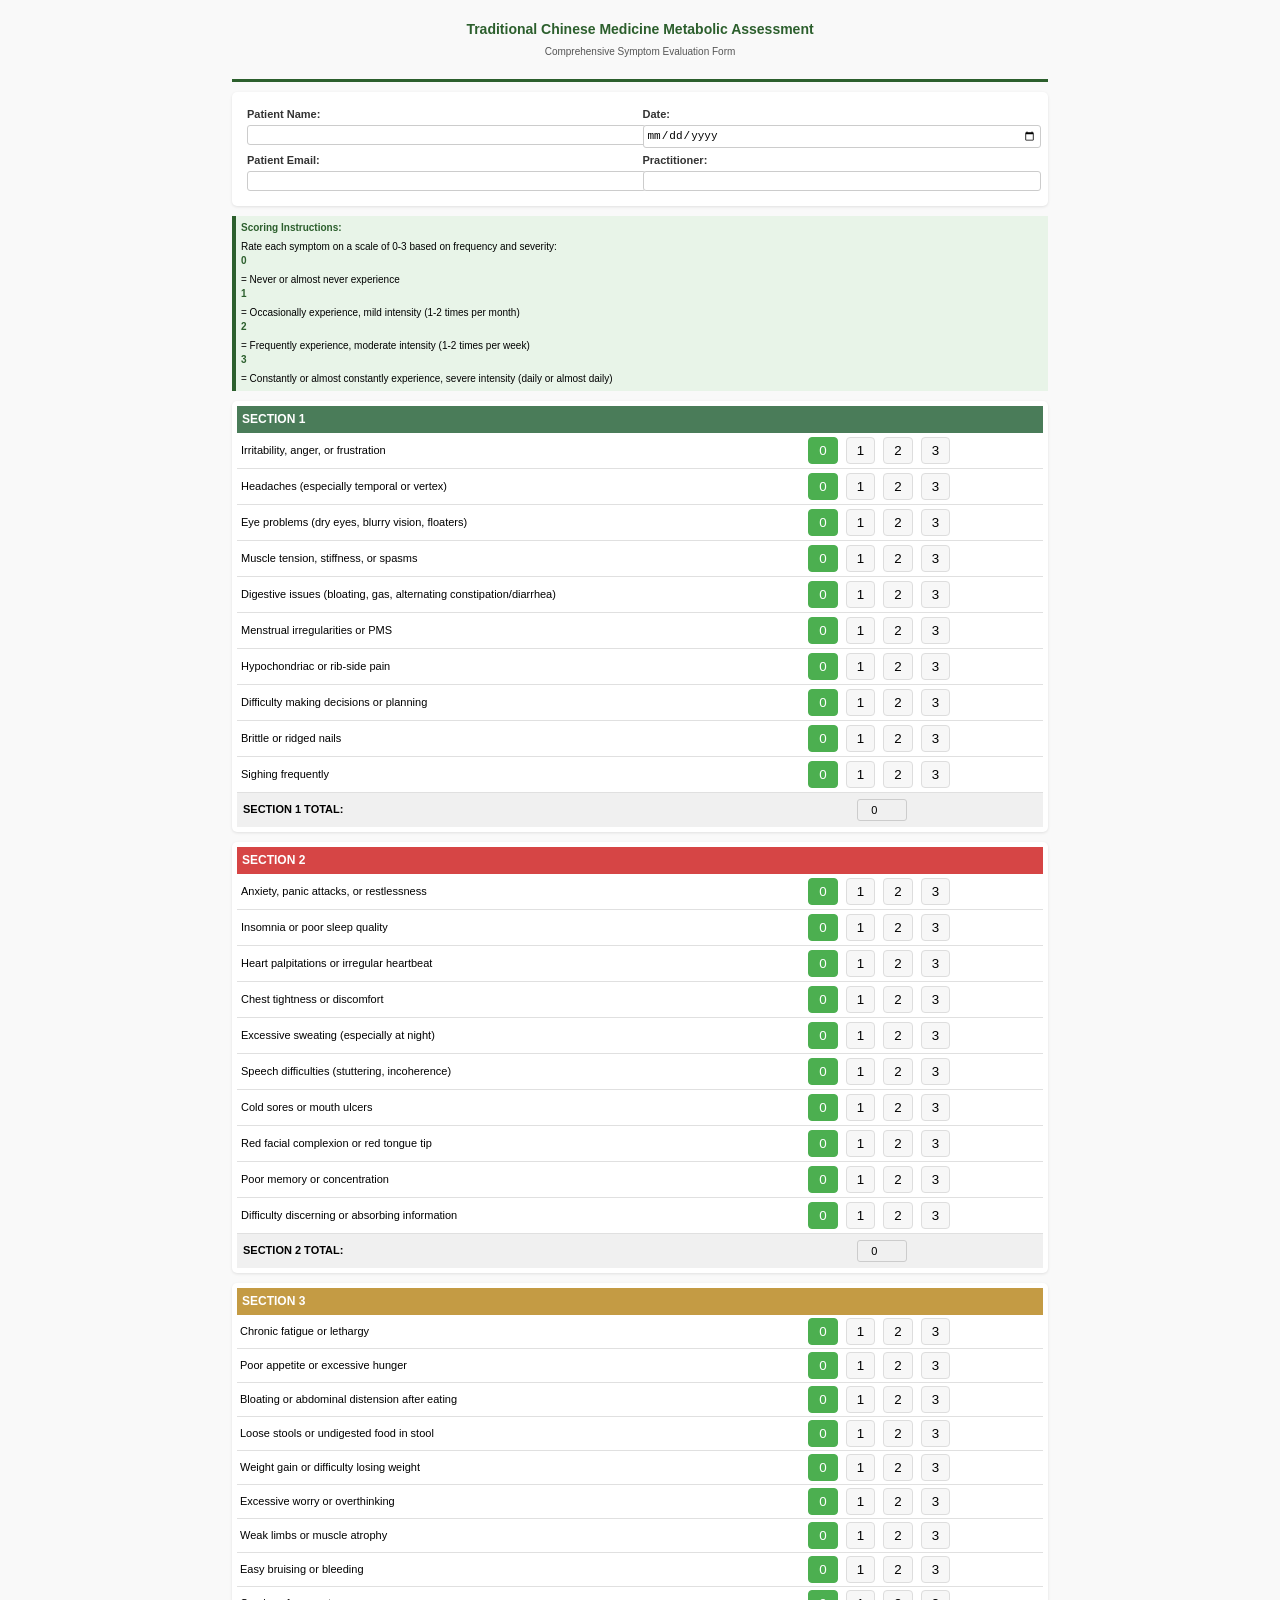
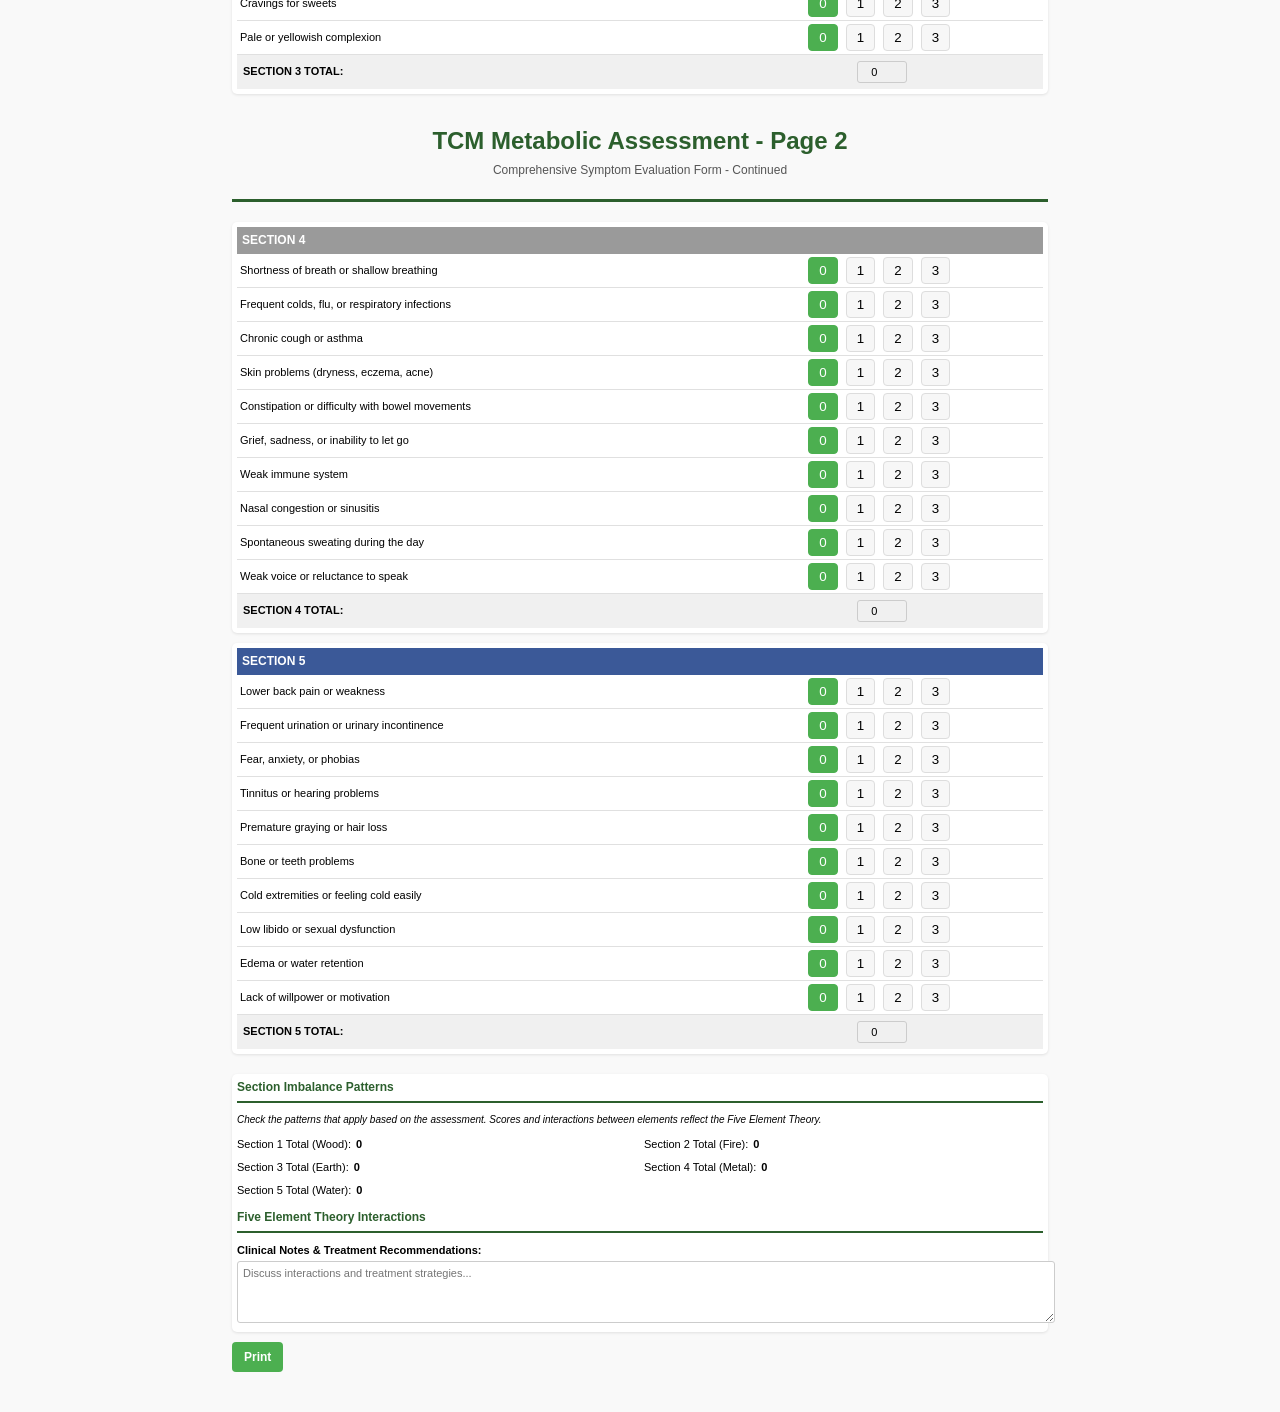
==== commit 4069454e: "Updated HTML file sections, removing bias" ====
--- a/index.html
+++ b/index.html
@@ -361,7 +361,7 @@
  <!-- SECTION 1 -->
 <div class="element-section" style="margin-bottom: 10px; padding: 5px;">
     <div class="element-header wood-header" style="padding: 5px; font-size: 12px; background-color: #4a7c59; color: white;">
-        SECTION 1: Wood Element
+        SECTION 1
     </div>
     <table class="symptoms-table" style="width: 100%; border-collapse: collapse; font-size: 10px;">
         <tr>
@@ -495,7 +495,7 @@
 <!-- SECTION 2 -->
 <div class="element-section" style="margin-bottom: 10px; padding: 5px;">
     <div class="element-header fire-header" style="padding: 5px; font-size: 12px; background-color: #d64545; color: white;">
-        SECTION 2: Fire Element
+        SECTION 2
     </div>
     <table class="symptoms-table" style="width: 100%; border-collapse: collapse; font-size: 10px;">
         <tr>
@@ -630,7 +630,7 @@
 <!-- SECTION 3 -->
 <div class="element-section" style="margin-bottom: 10px; padding: 5px;">
     <div class="element-header earth-header" style="padding: 5px; font-size: 12px; background-color: #c49b44; color: white;">
-        SECTION 3: Earth Element
+        SECTION 3
     </div>
     <table class="symptoms-table" style="width: 100%; border-collapse: collapse; font-size: 10px;">
         <tr>
@@ -773,7 +773,7 @@
 <!-- SECTION 4 -->
 <div class="element-section" style="margin-bottom: 10px; padding: 5px;">
     <div class="element-header metal-header" style="padding: 5px; font-size: 12px; background-color: #9a9a9a; color: white;">
-        SECTION 4: Metal Element
+        SECTION 4
     </div>
     <table class="symptoms-table" style="width: 100%; border-collapse: collapse; font-size: 10px;">
         <tr>
@@ -908,7 +908,7 @@
 <!-- SECTION 5 -->
 <div class="element-section" style="margin-bottom: 10px; padding: 5px;">
     <div class="element-header water-header" style="padding: 5px; font-size: 12px; background-color: #3b5998; color: white;">
-        SECTION 5: Water Element
+        SECTION 5
     </div>
     <table class="symptoms-table" style="width: 100%; border-collapse: collapse; font-size: 10px;">
         <tr>
@@ -1329,4 +1329,4 @@
 }
 </script>
 </body>
-</html>
+</html>
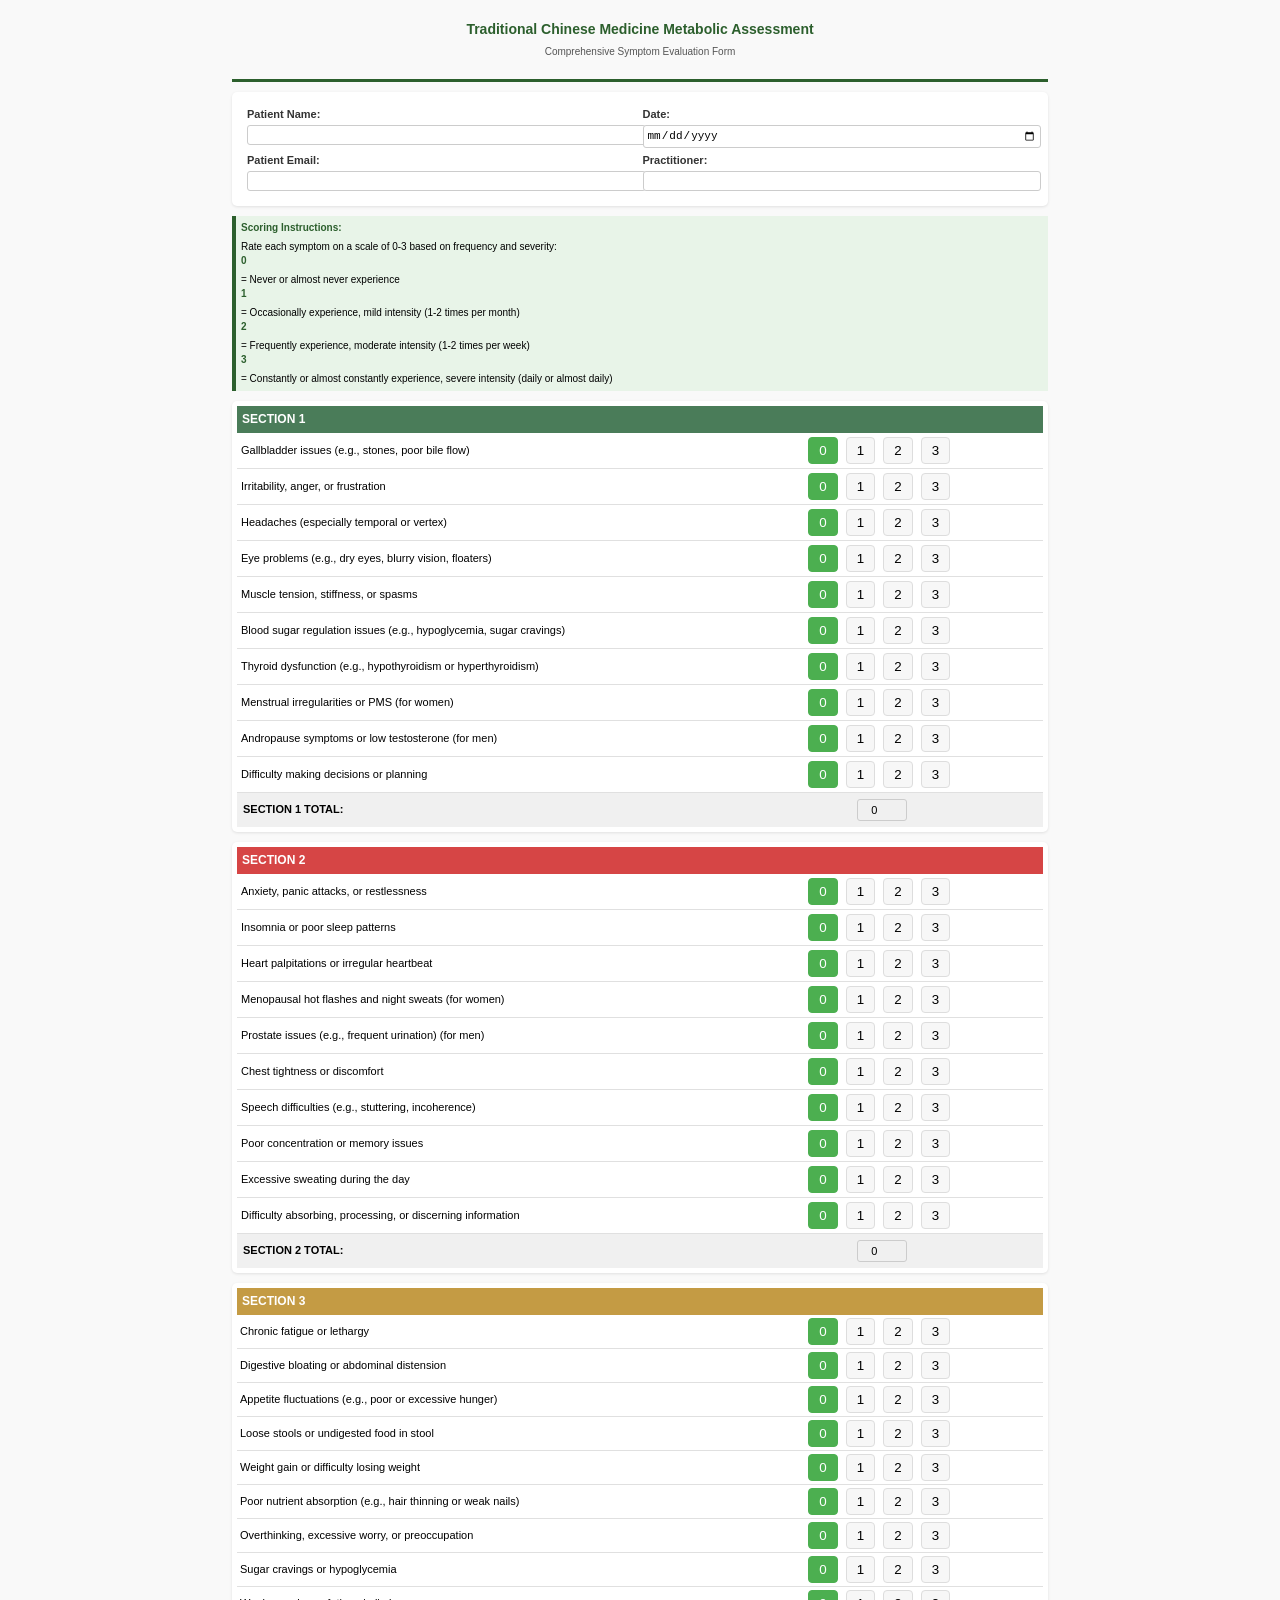
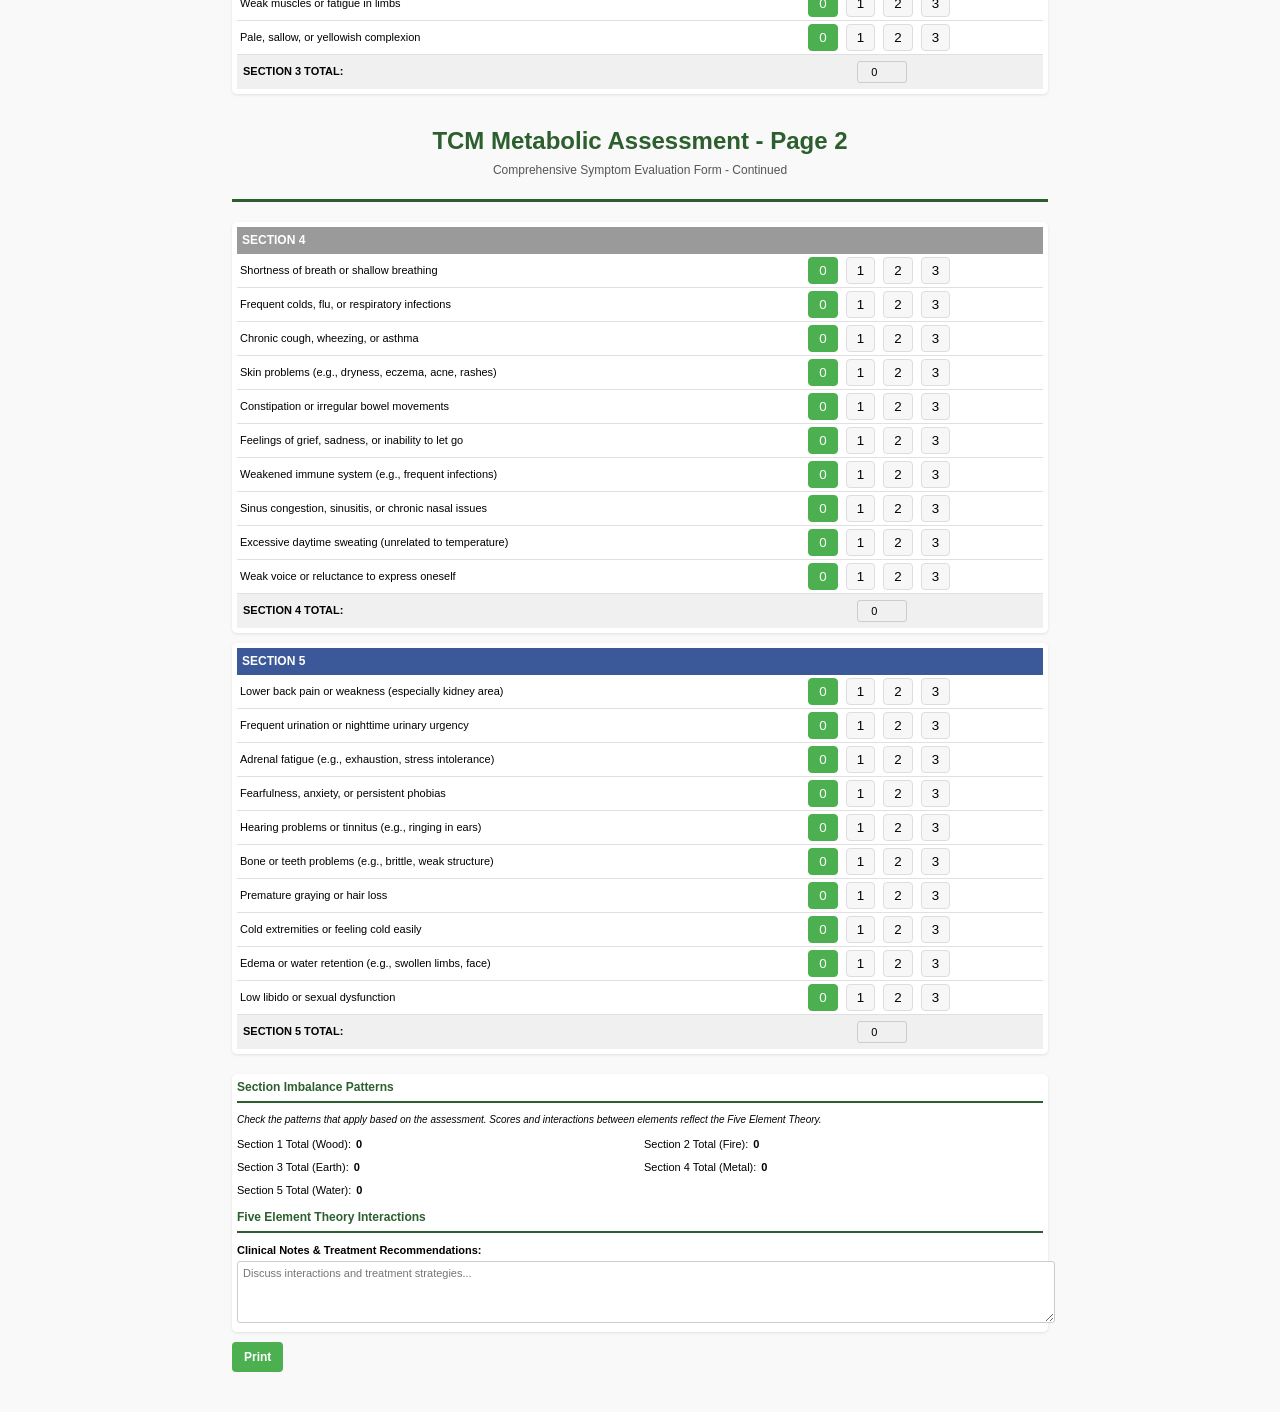
==== commit 2d15ded7: "Updated imbalance section and script for Five Element interactions" ====
--- a/index.html
+++ b/index.html
@@ -358,39 +358,38 @@
     </p>
 </div>
     
- <!-- SECTION 1 -->
 <div class="element-section" style="margin-bottom: 10px; padding: 5px;">
     <div class="element-header wood-header" style="padding: 5px; font-size: 12px; background-color: #4a7c59; color: white;">
         SECTION 1
     </div>
     <table class="symptoms-table" style="width: 100%; border-collapse: collapse; font-size: 10px;">
         <tr>
+            <td class="symptom-name" style="padding: 4px; width: 60%;">Gallbladder issues (e.g., stones, poor bile flow)</td>
+            <td class="symptom-score" style="padding: 4px; width: 40%; text-align: center;">
+                <div class="button-group" data-symptom="wood_1">
+                    <button type="button" data-value="0" class="active">0</button>
+                    <button type="button" data-value="1">1</button>
+                    <button type="button" data-value="2">2</button>
+                    <button type="button" data-value="3">3</button>
+                </div>
+                <input type="hidden" name="wood_1" value="0">
+            </td>
+        </tr>
+        <tr>
             <td class="symptom-name" style="padding: 4px; width: 60%;">Irritability, anger, or frustration</td>
             <td class="symptom-score" style="padding: 4px; width: 40%; text-align: center;">
-                <div class="button-group" data-symptom="wood_1">
-                    <button type="button" data-value="0" class="active">0</button>
-                    <button type="button" data-value="1">1</button>
-                    <button type="button" data-value="2">2</button>
-                    <button type="button" data-value="3">3</button>
-                </div>
-                <input type="hidden" name="wood_1" value="0">
+                <div class="button-group" data-symptom="wood_2">
+                    <button type="button" data-value="0" class="active">0</button>
+                    <button type="button" data-value="1">1</button>
+                    <button type="button" data-value="2">2</button>
+                    <button type="button" data-value="3">3</button>
+                </div>
+                <input type="hidden" name="wood_2" value="0">
             </td>
         </tr>
         <tr>
             <td class="symptom-name" style="padding: 4px; width: 60%;">Headaches (especially temporal or vertex)</td>
             <td class="symptom-score" style="padding: 4px; width: 40%; text-align: center;">
-                <div class="button-group" data-symptom="wood_2">
-                    <button type="button" data-value="0" class="active">0</button>
-                    <button type="button" data-value="1">1</button>
-                    <button type="button" data-value="2">2</button>
-                    <button type="button" data-value="3">3</button>
-                </div>
-                <input type="hidden" name="wood_2" value="0">
-            </td>
-        </tr>
-        <tr>
-            <td class="symptom-name" style="padding: 4px; width: 60%;">Eye problems (dry eyes, blurry vision, floaters)</td>
-            <td class="symptom-score" style="padding: 4px; width: 40%; text-align: center;">
                 <div class="button-group" data-symptom="wood_3">
                     <button type="button" data-value="0" class="active">0</button>
                     <button type="button" data-value="1">1</button>
@@ -401,20 +400,20 @@
             </td>
         </tr>
         <tr>
+            <td class="symptom-name" style="padding: 4px; width: 60%;">Eye problems (e.g., dry eyes, blurry vision, floaters)</td>
+            <td class="symptom-score" style="padding: 4px; width: 40%; text-align: center;">
+                <div class="button-group" data-symptom="wood_4">
+                    <button type="button" data-value="0" class="active">0</button>
+                    <button type="button" data-value="1">1</button>
+                    <button type="button" data-value="2">2</button>
+                    <button type="button" data-value="3">3</button>
+                </div>
+                <input type="hidden" name="wood_4" value="0">
+            </td>
+        </tr>
+        <tr>
             <td class="symptom-name" style="padding: 4px; width: 60%;">Muscle tension, stiffness, or spasms</td>
             <td class="symptom-score" style="padding: 4px; width: 40%; text-align: center;">
-                <div class="button-group" data-symptom="wood_4">
-                    <button type="button" data-value="0" class="active">0</button>
-                    <button type="button" data-value="1">1</button>
-                    <button type="button" data-value="2">2</button>
-                    <button type="button" data-value="3">3</button>
-                </div>
-                <input type="hidden" name="wood_4" value="0">
-            </td>
-        </tr>
-        <tr>
-            <td class="symptom-name" style="padding: 4px; width: 60%;">Digestive issues (bloating, gas, alternating constipation/diarrhea)</td>
-            <td class="symptom-score" style="padding: 4px; width: 40%; text-align: center;">
                 <div class="button-group" data-symptom="wood_5">
                     <button type="button" data-value="0" class="active">0</button>
                     <button type="button" data-value="1">1</button>
@@ -425,7 +424,7 @@
             </td>
         </tr>
         <tr>
-            <td class="symptom-name" style="padding: 4px; width: 60%;">Menstrual irregularities or PMS</td>
+            <td class="symptom-name" style="padding: 4px; width: 60%;">Blood sugar regulation issues (e.g., hypoglycemia, sugar cravings)</td>
             <td class="symptom-score" style="padding: 4px; width: 40%; text-align: center;">
                 <div class="button-group" data-symptom="wood_6">
                     <button type="button" data-value="0" class="active">0</button>
@@ -437,7 +436,7 @@
             </td>
         </tr>
         <tr>
-            <td class="symptom-name" style="padding: 4px; width: 60%;">Hypochondriac or rib-side pain</td>
+            <td class="symptom-name" style="padding: 4px; width: 60%;">Thyroid dysfunction (e.g., hypothyroidism or hyperthyroidism)</td>
             <td class="symptom-score" style="padding: 4px; width: 40%; text-align: center;">
                 <div class="button-group" data-symptom="wood_7">
                     <button type="button" data-value="0" class="active">0</button>
@@ -449,31 +448,31 @@
             </td>
         </tr>
         <tr>
+            <td class="symptom-name" style="padding: 4px; width: 60%;">Menstrual irregularities or PMS (for women)</td>
+            <td class="symptom-score" style="padding: 4px; width: 40%; text-align: center;">
+                <div class="button-group" data-symptom="wood_8">
+                    <button type="button" data-value="0" class="active">0</button>
+                    <button type="button" data-value="1">1</button>
+                    <button type="button" data-value="2">2</button>
+                    <button type="button" data-value="3">3</button>
+                </div>
+                <input type="hidden" name="wood_8" value="0">
+            </td>
+        </tr>
+        <tr>
+            <td class="symptom-name" style="padding: 4px; width: 60%;">Andropause symptoms or low testosterone (for men)</td>
+            <td class="symptom-score" style="padding: 4px; width: 40%; text-align: center;">
+                <div class="button-group" data-symptom="wood_9">
+                    <button type="button" data-value="0" class="active">0</button>
+                    <button type="button" data-value="1">1</button>
+                    <button type="button" data-value="2">2</button>
+                    <button type="button" data-value="3">3</button>
+                </div>
+                <input type="hidden" name="wood_9" value="0">
+            </td>
+        </tr>
+        <tr>
             <td class="symptom-name" style="padding: 4px; width: 60%;">Difficulty making decisions or planning</td>
-            <td class="symptom-score" style="padding: 4px; width: 40%; text-align: center;">
-                <div class="button-group" data-symptom="wood_8">
-                    <button type="button" data-value="0" class="active">0</button>
-                    <button type="button" data-value="1">1</button>
-                    <button type="button" data-value="2">2</button>
-                    <button type="button" data-value="3">3</button>
-                </div>
-                <input type="hidden" name="wood_8" value="0">
-            </td>
-        </tr>
-        <tr>
-            <td class="symptom-name" style="padding: 4px; width: 60%;">Brittle or ridged nails</td>
-            <td class="symptom-score" style="padding: 4px; width: 40%; text-align: center;">
-                <div class="button-group" data-symptom="wood_9">
-                    <button type="button" data-value="0" class="active">0</button>
-                    <button type="button" data-value="1">1</button>
-                    <button type="button" data-value="2">2</button>
-                    <button type="button" data-value="3">3</button>
-                </div>
-                <input type="hidden" name="wood_9" value="0">
-            </td>
-        </tr>
-        <tr>
-            <td class="symptom-name" style="padding: 4px; width: 60%;">Sighing frequently</td>
             <td class="symptom-score" style="padding: 4px; width: 40%; text-align: center;">
                 <div class="button-group" data-symptom="wood_10">
                     <button type="button" data-value="0" class="active">0</button>
@@ -492,7 +491,6 @@
         </tr>
     </table>
 </div>
-<!-- SECTION 2 -->
 <div class="element-section" style="margin-bottom: 10px; padding: 5px;">
     <div class="element-header fire-header" style="padding: 5px; font-size: 12px; background-color: #d64545; color: white;">
         SECTION 2
@@ -511,7 +509,7 @@
             </td>
         </tr>
         <tr>
-            <td class="symptom-name" style="padding: 4px; width: 60%;">Insomnia or poor sleep quality</td>
+            <td class="symptom-name" style="padding: 4px; width: 60%;">Insomnia or poor sleep patterns</td>
             <td class="symptom-score" style="padding: 4px; width: 40%; text-align: center;">
                 <div class="button-group" data-symptom="fire_2">
                     <button type="button" data-value="0" class="active">0</button>
@@ -535,32 +533,32 @@
             </td>
         </tr>
         <tr>
+            <td class="symptom-name" style="padding: 4px; width: 60%;">Menopausal hot flashes and night sweats (for women)</td>
+            <td class="symptom-score" style="padding: 4px; width: 40%; text-align: center;">
+                <div class="button-group" data-symptom="fire_4">
+                    <button type="button" data-value="0" class="active">0</button>
+                    <button type="button" data-value="1">1</button>
+                    <button type="button" data-value="2">2</button>
+                    <button type="button" data-value="3">3</button>
+                </div>
+                <input type="hidden" name="fire_4" value="0">
+            </td>
+        </tr>
+        <tr>
+            <td class="symptom-name" style="padding: 4px; width: 60%;">Prostate issues (e.g., frequent urination) (for men)</td>
+            <td class="symptom-score" style="padding: 4px; width: 40%; text-align: center;">
+                <div class="button-group" data-symptom="fire_5">
+                    <button type="button" data-value="0" class="active">0</button>
+                    <button type="button" data-value="1">1</button>
+                    <button type="button" data-value="2">2</button>
+                    <button type="button" data-value="3">3</button>
+                </div>
+                <input type="hidden" name="fire_5" value="0">
+            </td>
+        </tr>
+        <tr>
             <td class="symptom-name" style="padding: 4px; width: 60%;">Chest tightness or discomfort</td>
             <td class="symptom-score" style="padding: 4px; width: 40%; text-align: center;">
-                <div class="button-group" data-symptom="fire_4">
-                    <button type="button" data-value="0" class="active">0</button>
-                    <button type="button" data-value="1">1</button>
-                    <button type="button" data-value="2">2</button>
-                    <button type="button" data-value="3">3</button>
-                </div>
-                <input type="hidden" name="fire_4" value="0">
-            </td>
-        </tr>
-        <tr>
-            <td class="symptom-name" style="padding: 4px; width: 60%;">Excessive sweating (especially at night)</td>
-            <td class="symptom-score" style="padding: 4px; width: 40%; text-align: center;">
-                <div class="button-group" data-symptom="fire_5">
-                    <button type="button" data-value="0" class="active">0</button>
-                    <button type="button" data-value="1">1</button>
-                    <button type="button" data-value="2">2</button>
-                    <button type="button" data-value="3">3</button>
-                </div>
-                <input type="hidden" name="fire_5" value="0">
-            </td>
-        </tr>
-        <tr>
-            <td class="symptom-name" style="padding: 4px; width: 60%;">Speech difficulties (stuttering, incoherence)</td>
-            <td class="symptom-score" style="padding: 4px; width: 40%; text-align: center;">
                 <div class="button-group" data-symptom="fire_6">
                     <button type="button" data-value="0" class="active">0</button>
                     <button type="button" data-value="1">1</button>
@@ -571,7 +569,7 @@
             </td>
         </tr>
         <tr>
-            <td class="symptom-name" style="padding: 4px; width: 60%;">Cold sores or mouth ulcers</td>
+            <td class="symptom-name" style="padding: 4px; width: 60%;">Speech difficulties (e.g., stuttering, incoherence)</td>
             <td class="symptom-score" style="padding: 4px; width: 40%; text-align: center;">
                 <div class="button-group" data-symptom="fire_7">
                     <button type="button" data-value="0" class="active">0</button>
@@ -583,7 +581,7 @@
             </td>
         </tr>
         <tr>
-            <td class="symptom-name" style="padding: 4px; width: 60%;">Red facial complexion or red tongue tip</td>
+            <td class="symptom-name" style="padding: 4px; width: 60%;">Poor concentration or memory issues</td>
             <td class="symptom-score" style="padding: 4px; width: 40%; text-align: center;">
                 <div class="button-group" data-symptom="fire_8">
                     <button type="button" data-value="0" class="active">0</button>
@@ -595,7 +593,7 @@
             </td>
         </tr>
         <tr>
-            <td class="symptom-name" style="padding: 4px; width: 60%;">Poor memory or concentration</td>
+            <td class="symptom-name" style="padding: 4px; width: 60%;">Excessive sweating during the day</td>
             <td class="symptom-score" style="padding: 4px; width: 40%; text-align: center;">
                 <div class="button-group" data-symptom="fire_9">
                     <button type="button" data-value="0" class="active">0</button>
@@ -607,7 +605,7 @@
             </td>
         </tr>
         <tr>
-            <td class="symptom-name" style="padding: 4px; width: 60%;">Difficulty discerning or absorbing information</td>
+            <td class="symptom-name" style="padding: 4px; width: 60%;">Difficulty absorbing, processing, or discerning information</td>
             <td class="symptom-score" style="padding: 4px; width: 40%; text-align: center;">
                 <div class="button-group" data-symptom="fire_10">
                     <button type="button" data-value="0" class="active">0</button>
@@ -627,7 +625,6 @@
     </table>
 </div>
     
-<!-- SECTION 3 -->
 <div class="element-section" style="margin-bottom: 10px; padding: 5px;">
     <div class="element-header earth-header" style="padding: 5px; font-size: 12px; background-color: #c49b44; color: white;">
         SECTION 3
@@ -646,7 +643,7 @@
             </td>
         </tr>
         <tr>
-            <td class="symptom-name" style="padding: 3px; width: 60%;">Poor appetite or excessive hunger</td>
+            <td class="symptom-name" style="padding: 3px; width: 60%;">Digestive bloating or abdominal distension</td>
             <td class="symptom-score" style="padding: 3px; width: 40%; text-align: center;">
                 <div class="button-group" data-symptom="earth_2">
                     <button type="button" data-value="0" class="active">0</button>
@@ -658,7 +655,7 @@
             </td>
         </tr>
         <tr>
-            <td class="symptom-name" style="padding: 3px; width: 60%;">Bloating or abdominal distension after eating</td>
+            <td class="symptom-name" style="padding: 3px; width: 60%;">Appetite fluctuations (e.g., poor or excessive hunger)</td>
             <td class="symptom-score" style="padding: 3px; width: 40%; text-align: center;">
                 <div class="button-group" data-symptom="earth_3">
                     <button type="button" data-value="0" class="active">0</button>
@@ -694,7 +691,7 @@
             </td>
         </tr>
         <tr>
-            <td class="symptom-name" style="padding: 3px; width: 60%;">Excessive worry or overthinking</td>
+            <td class="symptom-name" style="padding: 3px; width: 60%;">Poor nutrient absorption (e.g., hair thinning or weak nails)</td>
             <td class="symptom-score" style="padding: 3px; width: 40%; text-align: center;">
                 <div class="button-group" data-symptom="earth_6">
                     <button type="button" data-value="0" class="active">0</button>
@@ -706,7 +703,7 @@
             </td>
         </tr>
         <tr>
-            <td class="symptom-name" style="padding: 3px; width: 60%;">Weak limbs or muscle atrophy</td>
+            <td class="symptom-name" style="padding: 3px; width: 60%;">Overthinking, excessive worry, or preoccupation</td>
             <td class="symptom-score" style="padding: 3px; width: 40%; text-align: center;">
                 <div class="button-group" data-symptom="earth_7">
                     <button type="button" data-value="0" class="active">0</button>
@@ -718,7 +715,7 @@
             </td>
         </tr>
         <tr>
-            <td class="symptom-name" style="padding: 3px; width: 60%;">Easy bruising or bleeding</td>
+            <td class="symptom-name" style="padding: 3px; width: 60%;">Sugar cravings or hypoglycemia</td>
             <td class="symptom-score" style="padding: 3px; width: 40%; text-align: center;">
                 <div class="button-group" data-symptom="earth_8">
                     <button type="button" data-value="0" class="active">0</button>
@@ -730,7 +727,7 @@
             </td>
         </tr>
         <tr>
-            <td class="symptom-name" style="padding: 3px; width: 60%;">Cravings for sweets</td>
+            <td class="symptom-name" style="padding: 3px; width: 60%;">Weak muscles or fatigue in limbs</td>
             <td class="symptom-score" style="padding: 3px; width: 40%; text-align: center;">
                 <div class="button-group" data-symptom="earth_9">
                     <button type="button" data-value="0" class="active">0</button>
@@ -742,7 +739,7 @@
             </td>
         </tr>
         <tr>
-            <td class="symptom-name" style="padding: 3px; width: 60%;">Pale or yellowish complexion</td>
+            <td class="symptom-name" style="padding: 3px; width: 60%;">Pale, sallow, or yellowish complexion</td>
             <td class="symptom-score" style="padding: 3px; width: 40%; text-align: center;">
                 <div class="button-group" data-symptom="earth_10">
                     <button type="button" data-value="0" class="active">0</button>
@@ -770,7 +767,6 @@
         <p>Comprehensive Symptom Evaluation Form - Continued</p>
     </div>
     
-<!-- SECTION 4 -->
 <div class="element-section" style="margin-bottom: 10px; padding: 5px;">
     <div class="element-header metal-header" style="padding: 5px; font-size: 12px; background-color: #9a9a9a; color: white;">
         SECTION 4
@@ -801,7 +797,7 @@
             </td>
         </tr>
         <tr>
-            <td class="symptom-name" style="padding: 3px; width: 60%;">Chronic cough or asthma</td>
+            <td class="symptom-name" style="padding: 3px; width: 60%;">Chronic cough, wheezing, or asthma</td>
             <td class="symptom-score" style="padding: 3px; width: 40%; text-align: center;">
                 <div class="button-group" data-symptom="metal_3">
                     <button type="button" data-value="0" class="active">0</button>
@@ -813,7 +809,7 @@
             </td>
         </tr>
         <tr>
-            <td class="symptom-name" style="padding: 3px; width: 60%;">Skin problems (dryness, eczema, acne)</td>
+            <td class="symptom-name" style="padding: 3px; width: 60%;">Skin problems (e.g., dryness, eczema, acne, rashes)</td>
             <td class="symptom-score" style="padding: 3px; width: 40%; text-align: center;">
                 <div class="button-group" data-symptom="metal_4">
                     <button type="button" data-value="0" class="active">0</button>
@@ -825,7 +821,7 @@
             </td>
         </tr>
         <tr>
-            <td class="symptom-name" style="padding: 3px; width: 60%;">Constipation or difficulty with bowel movements</td>
+            <td class="symptom-name" style="padding: 3px; width: 60%;">Constipation or irregular bowel movements</td>
             <td class="symptom-score" style="padding: 3px; width: 40%; text-align: center;">
                 <div class="button-group" data-symptom="metal_5">
                     <button type="button" data-value="0" class="active">0</button>
@@ -837,7 +833,7 @@
             </td>
         </tr>
         <tr>
-            <td class="symptom-name" style="padding: 3px; width: 60%;">Grief, sadness, or inability to let go</td>
+            <td class="symptom-name" style="padding: 3px; width: 60%;">Feelings of grief, sadness, or inability to let go</td>
             <td class="symptom-score" style="padding: 3px; width: 40%; text-align: center;">
                 <div class="button-group" data-symptom="metal_6">
                     <button type="button" data-value="0" class="active">0</button>
@@ -849,7 +845,7 @@
             </td>
         </tr>
         <tr>
-            <td class="symptom-name" style="padding: 3px; width: 60%;">Weak immune system</td>
+            <td class="symptom-name" style="padding: 3px; width: 60%;">Weakened immune system (e.g., frequent infections)</td>
             <td class="symptom-score" style="padding: 3px; width: 40%; text-align: center;">
                 <div class="button-group" data-symptom="metal_7">
                     <button type="button" data-value="0" class="active">0</button>
@@ -861,7 +857,7 @@
             </td>
         </tr>
         <tr>
-            <td class="symptom-name" style="padding: 3px; width: 60%;">Nasal congestion or sinusitis</td>
+            <td class="symptom-name" style="padding: 3px; width: 60%;">Sinus congestion, sinusitis, or chronic nasal issues</td>
             <td class="symptom-score" style="padding: 3px; width: 40%; text-align: center;">
                 <div class="button-group" data-symptom="metal_8">
                     <button type="button" data-value="0" class="active">0</button>
@@ -873,7 +869,7 @@
             </td>
         </tr>
         <tr>
-            <td class="symptom-name" style="padding: 3px; width: 60%;">Spontaneous sweating during the day</td>
+            <td class="symptom-name" style="padding: 3px; width: 60%;">Excessive daytime sweating (unrelated to temperature)</td>
             <td class="symptom-score" style="padding: 3px; width: 40%; text-align: center;">
                 <div class="button-group" data-symptom="metal_9">
                     <button type="button" data-value="0" class="active">0</button>
@@ -885,7 +881,7 @@
             </td>
         </tr>
         <tr>
-            <td class="symptom-name" style="padding: 3px; width: 60%;">Weak voice or reluctance to speak</td>
+            <td class="symptom-name" style="padding: 3px; width: 60%;">Weak voice or reluctance to express oneself</td>
             <td class="symptom-score" style="padding: 3px; width: 40%; text-align: center;">
                 <div class="button-group" data-symptom="metal_10">
                     <button type="button" data-value="0" class="active">0</button>
@@ -905,14 +901,13 @@
     </table>
 </div>
     
-<!-- SECTION 5 -->
 <div class="element-section" style="margin-bottom: 10px; padding: 5px;">
     <div class="element-header water-header" style="padding: 5px; font-size: 12px; background-color: #3b5998; color: white;">
         SECTION 5
     </div>
     <table class="symptoms-table" style="width: 100%; border-collapse: collapse; font-size: 10px;">
         <tr>
-            <td class="symptom-name" style="padding: 3px; width: 60%;">Lower back pain or weakness</td>
+            <td class="symptom-name" style="padding: 3px; width: 60%;">Lower back pain or weakness (especially kidney area)</td>
             <td class="symptom-score" style="padding: 3px; width: 40%; text-align: center;">
                 <div class="button-group" data-symptom="water_1">
                     <button type="button" data-value="0" class="active">0</button>
@@ -924,7 +919,7 @@
             </td>
         </tr>
         <tr>
-            <td class="symptom-name" style="padding: 3px; width: 60%;">Frequent urination or urinary incontinence</td>
+            <td class="symptom-name" style="padding: 3px; width: 60%;">Frequent urination or nighttime urinary urgency</td>
             <td class="symptom-score" style="padding: 3px; width: 40%; text-align: center;">
                 <div class="button-group" data-symptom="water_2">
                     <button type="button" data-value="0" class="active">0</button>
@@ -936,7 +931,7 @@
             </td>
         </tr>
         <tr>
-            <td class="symptom-name" style="padding: 3px; width: 60%;">Fear, anxiety, or phobias</td>
+            <td class="symptom-name" style="padding: 3px; width: 60%;">Adrenal fatigue (e.g., exhaustion, stress intolerance)</td>
             <td class="symptom-score" style="padding: 3px; width: 40%; text-align: center;">
                 <div class="button-group" data-symptom="water_3">
                     <button type="button" data-value="0" class="active">0</button>
@@ -948,7 +943,7 @@
             </td>
         </tr>
         <tr>
-            <td class="symptom-name" style="padding: 3px; width: 60%;">Tinnitus or hearing problems</td>
+            <td class="symptom-name" style="padding: 3px; width: 60%;">Fearfulness, anxiety, or persistent phobias</td>
             <td class="symptom-score" style="padding: 3px; width: 40%; text-align: center;">
                 <div class="button-group" data-symptom="water_4">
                     <button type="button" data-value="0" class="active">0</button>
@@ -960,67 +955,67 @@
             </td>
         </tr>
         <tr>
+            <td class="symptom-name" style="padding: 3px; width: 60%;">Hearing problems or tinnitus (e.g., ringing in ears)</td>
+            <td class="symptom-score" style="padding: 3px; width: 40%; text-align: center;">
+                <div class="button-group" data-symptom="water_5">
+                    <button type="button" data-value="0" class="active">0</button>
+                    <button type="button" data-value="1">1</button>
+                    <button type="button" data-value="2">2</button>
+                    <button type="button" data-value="3">3</button>
+                </div>
+                <input type="hidden" name="water_5" value="0">
+            </td>
+        </tr>
+        <tr>
+            <td class="symptom-name" style="padding: 3px; width: 60%;">Bone or teeth problems (e.g., brittle, weak structure)</td>
+            <td class="symptom-score" style="padding: 3px; width: 40%; text-align: center;">
+                <div class="button-group" data-symptom="water_6">
+                    <button type="button" data-value="0" class="active">0</button>
+                    <button type="button" data-value="1">1</button>
+                    <button type="button" data-value="2">2</button>
+                    <button type="button" data-value="3">3</button>
+                </div>
+                <input type="hidden" name="water_6" value="0">
+            </td>
+        </tr>
+        <tr>
             <td class="symptom-name" style="padding: 3px; width: 60%;">Premature graying or hair loss</td>
             <td class="symptom-score" style="padding: 3px; width: 40%; text-align: center;">
-                <div class="button-group" data-symptom="water_5">
-                    <button type="button" data-value="0" class="active">0</button>
-                    <button type="button" data-value="1">1</button>
-                    <button type="button" data-value="2">2</button>
-                    <button type="button" data-value="3">3</button>
-                </div>
-                <input type="hidden" name="water_5" value="0">
-            </td>
-        </tr>
-        <tr>
-            <td class="symptom-name" style="padding: 3px; width: 60%;">Bone or teeth problems</td>
-            <td class="symptom-score" style="padding: 3px; width: 40%; text-align: center;">
-                <div class="button-group" data-symptom="water_6">
-                    <button type="button" data-value="0" class="active">0</button>
-                    <button type="button" data-value="1">1</button>
-                    <button type="button" data-value="2">2</button>
-                    <button type="button" data-value="3">3</button>
-                </div>
-                <input type="hidden" name="water_6" value="0">
+                <div class="button-group" data-symptom="water_7">
+                    <button type="button" data-value="0" class="active">0</button>
+                    <button type="button" data-value="1">1</button>
+                    <button type="button" data-value="2">2</button>
+                    <button type="button" data-value="3">3</button>
+                </div>
+                <input type="hidden" name="water_7" value="0">
             </td>
         </tr>
         <tr>
             <td class="symptom-name" style="padding: 3px; width: 60%;">Cold extremities or feeling cold easily</td>
             <td class="symptom-score" style="padding: 3px; width: 40%; text-align: center;">
-                <div class="button-group" data-symptom="water_7">
-                    <button type="button" data-value="0" class="active">0</button>
-                    <button type="button" data-value="1">1</button>
-                    <button type="button" data-value="2">2</button>
-                    <button type="button" data-value="3">3</button>
-                </div>
-                <input type="hidden" name="water_7" value="0">
+                <div class="button-group" data-symptom="water_8">
+                    <button type="button" data-value="0" class="active">0</button>
+                    <button type="button" data-value="1">1</button>
+                    <button type="button" data-value="2">2</button>
+                    <button type="button" data-value="3">3</button>
+                </div>
+                <input type="hidden" name="water_8" value="0">
+            </td>
+        </tr>
+        <tr>
+            <td class="symptom-name" style="padding: 3px; width: 60%;">Edema or water retention (e.g., swollen limbs, face)</td>
+            <td class="symptom-score" style="padding: 3px; width: 40%; text-align: center;">
+                <div class="button-group" data-symptom="water_9">
+                    <button type="button" data-value="0" class="active">0</button>
+                    <button type="button" data-value="1">1</button>
+                    <button type="button" data-value="2">2</button>
+                    <button type="button" data-value="3">3</button>
+                </div>
+                <input type="hidden" name="water_9" value="0">
             </td>
         </tr>
         <tr>
             <td class="symptom-name" style="padding: 3px; width: 60%;">Low libido or sexual dysfunction</td>
-            <td class="symptom-score" style="padding: 3px; width: 40%; text-align: center;">
-                <div class="button-group" data-symptom="water_8">
-                    <button type="button" data-value="0" class="active">0</button>
-                    <button type="button" data-value="1">1</button>
-                    <button type="button" data-value="2">2</button>
-                    <button type="button" data-value="3">3</button>
-                </div>
-                <input type="hidden" name="water_8" value="0">
-            </td>
-        </tr>
-        <tr>
-            <td class="symptom-name" style="padding: 3px; width: 60%;">Edema or water retention</td>
-            <td class="symptom-score" style="padding: 3px; width: 40%; text-align: center;">
-                <div class="button-group" data-symptom="water_9">
-                    <button type="button" data-value="0" class="active">0</button>
-                    <button type="button" data-value="1">1</button>
-                    <button type="button" data-value="2">2</button>
-                    <button type="button" data-value="3">3</button>
-                </div>
-                <input type="hidden" name="water_9" value="0">
-            </td>
-        </tr>
-        <tr>
-            <td class="symptom-name" style="padding: 3px; width: 60%;">Lack of willpower or motivation</td>
             <td class="symptom-score" style="padding: 3px; width: 40%; text-align: center;">
                 <div class="button-group" data-symptom="water_10">
                     <button type="button" data-value="0" class="active">0</button>
@@ -1087,246 +1082,142 @@
 <button class="print-button" onclick="printDocument()" style="margin-top: 10px; padding: 8px 12px; background-color: #4caf50; border: none; border-radius: 4px; font-size: 12px; color: white; cursor: pointer;">
     Print
 </button>
+
 <script>
     // Print Document Function
     function printDocument() {
-        window.print(); // Trigger print dialog
-    }
-    // Calculate and update the total for a specific section
+        window.print(); // Trigger print
+    }
+
+    // Calculate total for each section dynamically
     function calculateSectionTotal(section) {
         console.log(`Calculating total for section: ${section}`);
-        let total = 0; // Initialize total to 0
-
-        // Loop through all inputs for this section
+        let total = 0; // Initialize total
+
+        // Iterate through all the symptoms of the section (total of 10 symptoms)
         for (let i = 1; i <= 10; i++) {
             const input = document.querySelector(`input[name="${section}_${i}"]`);
             if (input && input.value) {
-                total += parseInt(input.value, 10) || 0; // Add value to total
+                total += parseInt(input.value, 10) || 0; // Parse and calculate totals
             }
         }
 
-        // Update the total input field (readonly)
+        // Update the total in the readonly field
         const totalField = document.querySelector(`input[name="${section}_total"]`);
         if (totalField) {
-            totalField.value = total; // Display the total in the readonly input
-            console.log(`Total for section ${section} updated to: ${total}`);
-        } else {
-            console.error(`Total field for section ${section} not found!`);
-        }
-
-        // Update the imbalance total (at the bottom of the page)
-        const imbalanceTotal = document.getElementById(`imbalance-${section}-total`);
-        if (imbalanceTotal) {
-            imbalanceTotal.textContent = total; // Reflect total in imbalance grid
-        } else {
-            console.error(`Imbalance total for section ${section} not found!`);
-        }
-    }
-
-// Dynamically update Five Element interactions based on imbalances
-function updateFiveElementInteractions() {
-    console.log("Updating interactions between Five Elements based on assessment totals...");
-
-    // Get totals for each element from the imbalance grid
-    const totals = {
-        wood: parseInt(document.getElementById("imbalance-wood-total")?.textContent || "0", 10),
-        fire: parseInt(document.getElementById("imbalance-fire-total")?.textContent || "0", 10),
-        earth: parseInt(document.getElementById("imbalance-earth-total")?.textContent || "0", 10),
-        metal: parseInt(document.getElementById("imbalance-metal-total")?.textContent || "0", 10),
-        water: parseInt(document.getElementById("imbalance-water-total")?.textContent || "0", 10),
-    };
-
-    const summaryList = document.getElementById("five-element-summary");
-    summaryList.innerHTML = ""; // Clear previous summary results
-
-    const minimumScore = 3; // Minimum score for an element to be considered significant
-
-    // List of possible imbalances or conflicts
-    const interactions = [];
-
-    // Generate messages about imbalances between elements (nourishing or controlling dynamics)
-    if (totals.metal >= minimumScore && totals.water >= minimumScore) {
-        interactions.push({
-            description: "Metal may be failing to support Water, or Water may be overly controlling Metal.",
-            score: totals.metal + totals.water,
+            totalField.value = total;
+            console.log(`Section ${section} total updated to: ${total}`);
+        }
+
+        // Reflect the total in the imbalance grid
+        const imbalanceDisplay = document.getElementById(`imbalance-${section}-total`);
+        if (imbalanceDisplay) {
+            imbalanceDisplay.textContent = total;
+        }
+    }
+
+    // Update "Five Element Theory" interactions dynamically
+    function updateFiveElementInteractions() {
+        console.log("Updating Five Element interactions...");
+
+        const totals = {
+            wood: parseInt(document.getElementById("imbalance-wood-total")?.textContent || "0", 10),
+            fire: parseInt(document.getElementById("imbalance-fire-total")?.textContent || "0", 10),
+            earth: parseInt(document.getElementById("imbalance-earth-total")?.textContent || "0", 10),
+            metal: parseInt(document.getElementById("imbalance-metal-total")?.textContent || "0", 10),
+            water: parseInt(document.getElementById("imbalance-water-total")?.textContent || "0", 10),
+        };
+
+        const summaryList = document.getElementById("five-element-summary");
+        summaryList.innerHTML = ""; // Clear previous interaction summaries
+
+        const minimumThreshold = 3; // Adjust based on what is clinically significant
+        const interactions = [];
+
+        // Adding dynamic interactions based on new symptoms
+        if (totals.wood >= minimumThreshold && totals.earth >= minimumThreshold) {
+            interactions.push(`Wood-Earth imbalance: Might indicate liver-hosted digestive issues.`);
+        }
+        if (totals.fire >= minimumThreshold && totals.water >= minimumThreshold) {
+            interactions.push(`Fire-Water imbalance: Hormonal or kidney-heart dynamic irregularity.`);
+        }
+        if (totals.metal >= minimumThreshold && totals.water >= minimumThreshold) {
+            interactions.push(`Metal-Water imbalance: Respiratory stress interfering with kidney health.`);
+        }
+        if (totals.earth >= minimumThreshold && totals.fire >= minimumThreshold) {
+            interactions.push(`Earth-Fire imbalance: Gut-heart interaction concerns like over-stimulation.`);
+        }
+        if (totals.metal >= minimumThreshold && totals.wood >= minimumThreshold) {
+            interactions.push(`Metal-Wood imbalance: Possible emotional rigidity preventing fluidity in planning.`);
+        }
+
+        // Display top interactions (up to 3 significant findings)
+        interactions.slice(0, 3).forEach((interaction) => {
+            const li = document.createElement("li");
+            li.textContent = interaction;
+            summaryList.appendChild(li);
         });
-    }
-    if (totals.water >= minimumScore && totals.wood >= minimumScore) {
-        interactions.push({
-            description: "Water may be failing to nourish Wood, or Wood may be overly controlling Water.",
-            score: totals.water + totals.wood,
+
+        console.log("Interactions updated successfully.");
+    }
+
+    // Handle button clicks for symptoms and update affected totals
+    function handleButtonClick(event) {
+        const button = event.target;
+        const buttonGroup = button.closest(".button-group");
+        const symptomKey = buttonGroup.getAttribute("data-symptom");
+
+        if (!symptomKey) {
+            console.error("Symptom key not recognized!");
+            return;
+        }
+
+        const hiddenField = document.querySelector(`input[name="${symptomKey}"]`);
+        if (hiddenField) {
+            hiddenField.value = button.getAttribute("data-value"); // Update the hidden field value
+        }
+
+        // Remove "active" class and highlight the selected button
+        buttonGroup.querySelectorAll("button").forEach((btn) => btn.classList.remove("active"));
+        button.classList.add("active");
+
+        // Calculate and update totals for the affected section
+        const section = symptomKey.split("_")[0];
+        calculateSectionTotal(section);
+        updateFiveElementInteractions();
+    }
+
+    // Initialize event listeners for button clicks on page load
+    document.addEventListener("DOMContentLoaded", () => {
+        const allButtons = document.querySelectorAll(".button-group button");
+        allButtons.forEach((button) => {
+            button.addEventListener("click", handleButtonClick);
         });
-    }
-    if (totals.wood >= minimumScore && totals.fire >= minimumScore) {
-        interactions.push({
-            description: "Wood may be failing to nourish Fire, or Fire may be overly controlling Wood.",
-            score: totals.wood + totals.fire,
-        });
-    }
-    if (totals.fire >= minimumScore && totals.earth >= minimumScore) {
-        interactions.push({
-            description: "Fire may be failing to support Earth, or Earth may be overly controlling Fire.",
-            score: totals.fire + totals.earth,
-        });
-    }
-    if (totals.earth >= minimumScore && totals.metal >= minimumScore) {
-        interactions.push({
-            description: "Earth may be failing to support Metal, or Metal may be overly controlling Earth.",
-            score: totals.earth + totals.metal,
-        });
-    }
-
-    if (totals.metal >= minimumScore && totals.wood >= minimumScore) {
-        interactions.push({
-            description: "Metal may be overly controlling Wood, or Wood may be failing to regulate Metal.",
-            score: totals.metal + totals.wood,
-        });
-    }
-    if (totals.water >= minimumScore && totals.fire >= minimumScore) {
-        interactions.push({
-            description: "Water may be overly controlling Fire, or Fire may be failing to regulate Water.",
-            score: totals.water + totals.fire,
-        });
-    }
-    if (totals.fire >= minimumScore && totals.metal >= minimumScore) {
-        interactions.push({
-            description: "Fire may be overly controlling Metal, or Metal may be failing to regulate Fire.",
-            score: totals.fire + totals.metal,
-        });
-    }
-    if (totals.wood >= minimumScore && totals.earth >= minimumScore) {
-        interactions.push({
-            description: "Wood may be overly controlling Earth, or Earth may be failing to regulate Wood.",
-            score: totals.wood + totals.earth,
-        });
-    }
-    if (totals.earth >= minimumScore && totals.water >= minimumScore) {
-        interactions.push({
-            description: "Earth may be overly controlling Water, or Water may be failing to regulate Earth.",
-            score: totals.earth + totals.water,
-        });
-    }
-
-    if (totals.earth >= minimumScore && totals.wood >= minimumScore) {
-        interactions.push({
-            description: "Earth may be failing to constrain Wood, or Wood may be overly exhausting Earth.",
-            score: totals.earth + totals.wood,
-        });
-    }
-    if (totals.water >= minimumScore && totals.metal >= minimumScore) {
-        interactions.push({
-            description: "Water may be failing to support Metal, or Metal may be overly constraining Water.",
-            score: totals.water + totals.metal,
-        });
-    }
-    if (totals.metal >= minimumScore && totals.fire >= minimumScore) {
-        interactions.push({
-            description: "Metal may be failing to constrain Fire, or Fire may be overly exhausting Metal.",
-            score: totals.metal + totals.fire,
-        });
-    }
-    if (totals.wood >= minimumScore && totals.metal >= minimumScore) {
-        interactions.push({
-            description: "Wood may be failing to constrain Metal, or Metal may be overly exhausting Wood.",
-            score: totals.wood + totals.metal,
-        });
-    }
-    if (totals.water >= minimumScore && totals.earth >= minimumScore) {
-        interactions.push({
-            description: "Water may be failing to support Earth, or Earth may be overly constraining Water.",
-            score: totals.water + totals.earth,
-        });
-    }
-
-    // Sort interactions by importance (highest score first) and display the most significant ones
-    const topInteractions = interactions.sort((a, b) => b.score - a.score).slice(0, 3);
-
-    topInteractions.forEach((interaction) => {
-        const li = document.createElement("li");
-        li.textContent = interaction.description;
-        summaryList.appendChild(li);
+
+        console.log(`Initialized ${allButtons.length} buttons for dynamic updates.`);
+        resetState();
     });
 
-    console.log("Top 3 significant interactions between elements displayed.");
-}
-
-// Handle button click events
-function handleButtonClick(event) {
-    const button = event.target; // The clicked button
-    const buttonGroup = button.closest(".button-group"); // Parent button group
-    const dataSymptom = buttonGroup.getAttribute("data-symptom"); // Symptom identifier (e.g., wood_1)
-
-    if (!dataSymptom) {
-        console.error(`Button group missing "data-symptom" attribute.`);
-        return;
-    }
-
-    // Find the associated hidden input for this button group
-    const inputField = document.querySelector(`input[name="${dataSymptom}"]`);
-    if (!inputField) {
-        console.error(`Input field for symptom "${dataSymptom}" not found.`);
-        return;
-    }
-
-    // Get the value of the clicked button and update the hidden input
-    const newValue = button.getAttribute("data-value");
-    inputField.value = newValue;
-
-    // Highlight the clicked button and remove highlighting from others
-    buttonGroup.querySelectorAll("button").forEach((btn) => btn.classList.remove("active"));
-    button.classList.add("active"); // Apply "active" class only to the clicked button
-
-    // Log the updated state (optional)
-    console.log(`Symptom "${dataSymptom}" set to value: ${newValue}`);
-
-    // Recalculate section and interactions based on the updated value
-    const section = dataSymptom.split("_")[0]; // Extract the section prefix (e.g., "wood")
-    calculateSectionTotal(section);
-    updateFiveElementInteractions();
-}
-
-    // Attach event listeners to buttons on page load
-document.addEventListener("DOMContentLoaded", () => {
-    const allButtons = document.querySelectorAll(".button-group button");
-
-    // Attach click handlers to all buttons
-    allButtons.forEach((button) => {
-        button.addEventListener("click", handleButtonClick);
-    });
-
-    console.log(`Initialized ${allButtons.length} button event listeners.`);
-    
-    // Reset state of the page when it loads or is refreshed
-    resetState();
-});
-// Function to reset all symptom values and totals to their defaults on page load
-function resetState() {
-    console.log("Resetting the state of all inputs and totals...");
-
-    // Reset all hidden inputs back to their default value of 0
-    const allHiddenInputs = document.querySelectorAll('input[type="hidden"]');
-    allHiddenInputs.forEach((input) => {
-        input.value = "0"; // Set the initial hidden value to 0
-    });
-
-    // Reset all section totals (readonly input[type="number"])
-    const sectionTotals = document.querySelectorAll('input[type="number"][readonly]');
-    sectionTotals.forEach((totalInput) => {
-        totalInput.value = "0"; // Reset the section total to 0
-    });
-
-    // Reset all imbalance displays (e.g., wood_total under the imbalance grid)
-    const imbalanceTotals = document.querySelectorAll('[id^="imbalance-"]');
-    imbalanceTotals.forEach((imbalance) => {
-        imbalance.textContent = "0"; // Reset the imbalance display to 0
-    });
-
-    // Clear the "Five Element Theory" interaction summary
-    const summaryList = document.getElementById("five-element-summary");
-    summaryList.innerHTML = ""; // Clear previous interaction summaries
-
-    console.log("All inputs, totals, and summaries have been reset.");
-}
+    // Reset state function for default initialization
+    function resetState() {
+        console.log("Resetting form state...");
+
+        // Reset symptom values
+        const hiddenFields = document.querySelectorAll('input[type="hidden"]');
+        hiddenFields.forEach((field) => (field.value = 0));
+
+        // Reset section totals and imbalance grid
+        const totalFields = document.querySelectorAll('input[type="number"][readonly]');
+        totalFields.forEach((field) => (field.value = 0));
+
+        const imbalanceElements = document.querySelectorAll('[id^="imbalance-"]');
+        imbalanceElements.forEach((element) => (element.textContent = "0"));
+
+        // Clear the interaction summary
+        document.getElementById("five-element-summary").innerHTML = "";
+
+        console.log("Form state fully reset!");
+    }
 </script>
 </body>
 </html>
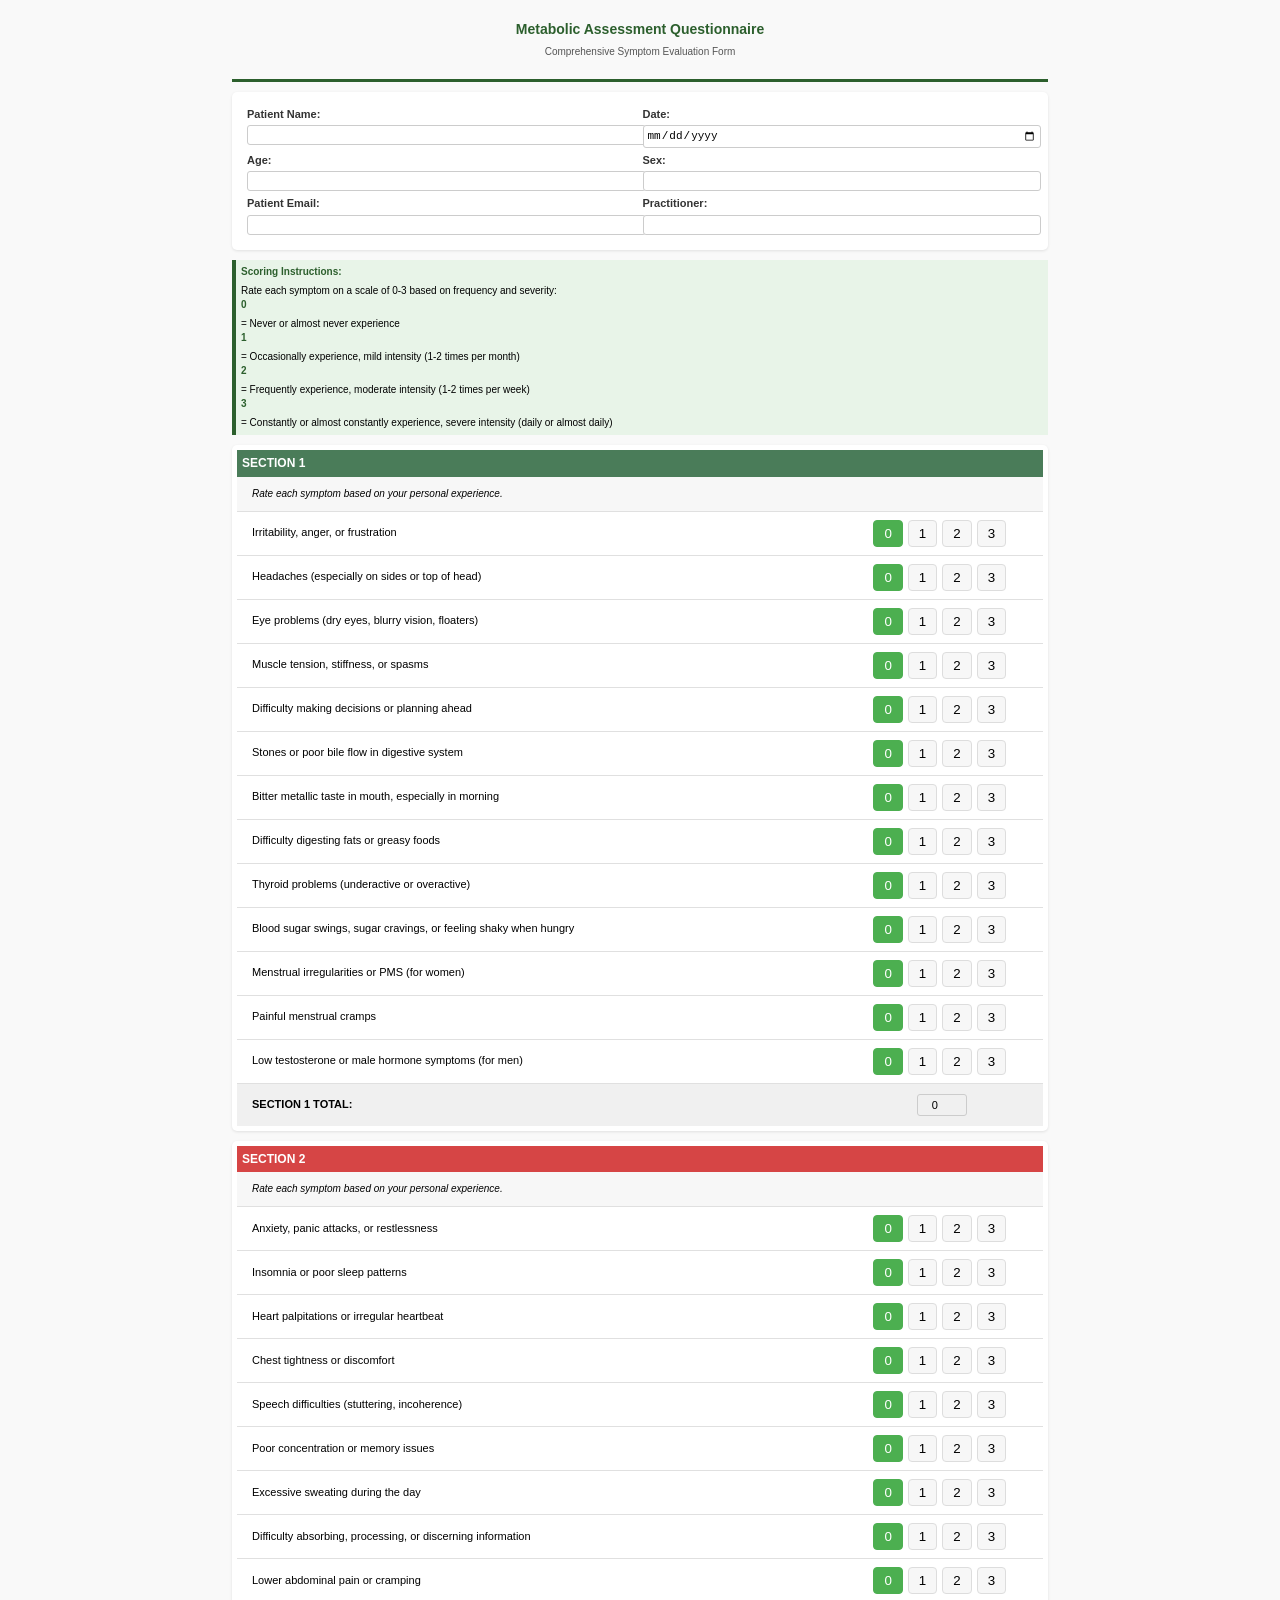
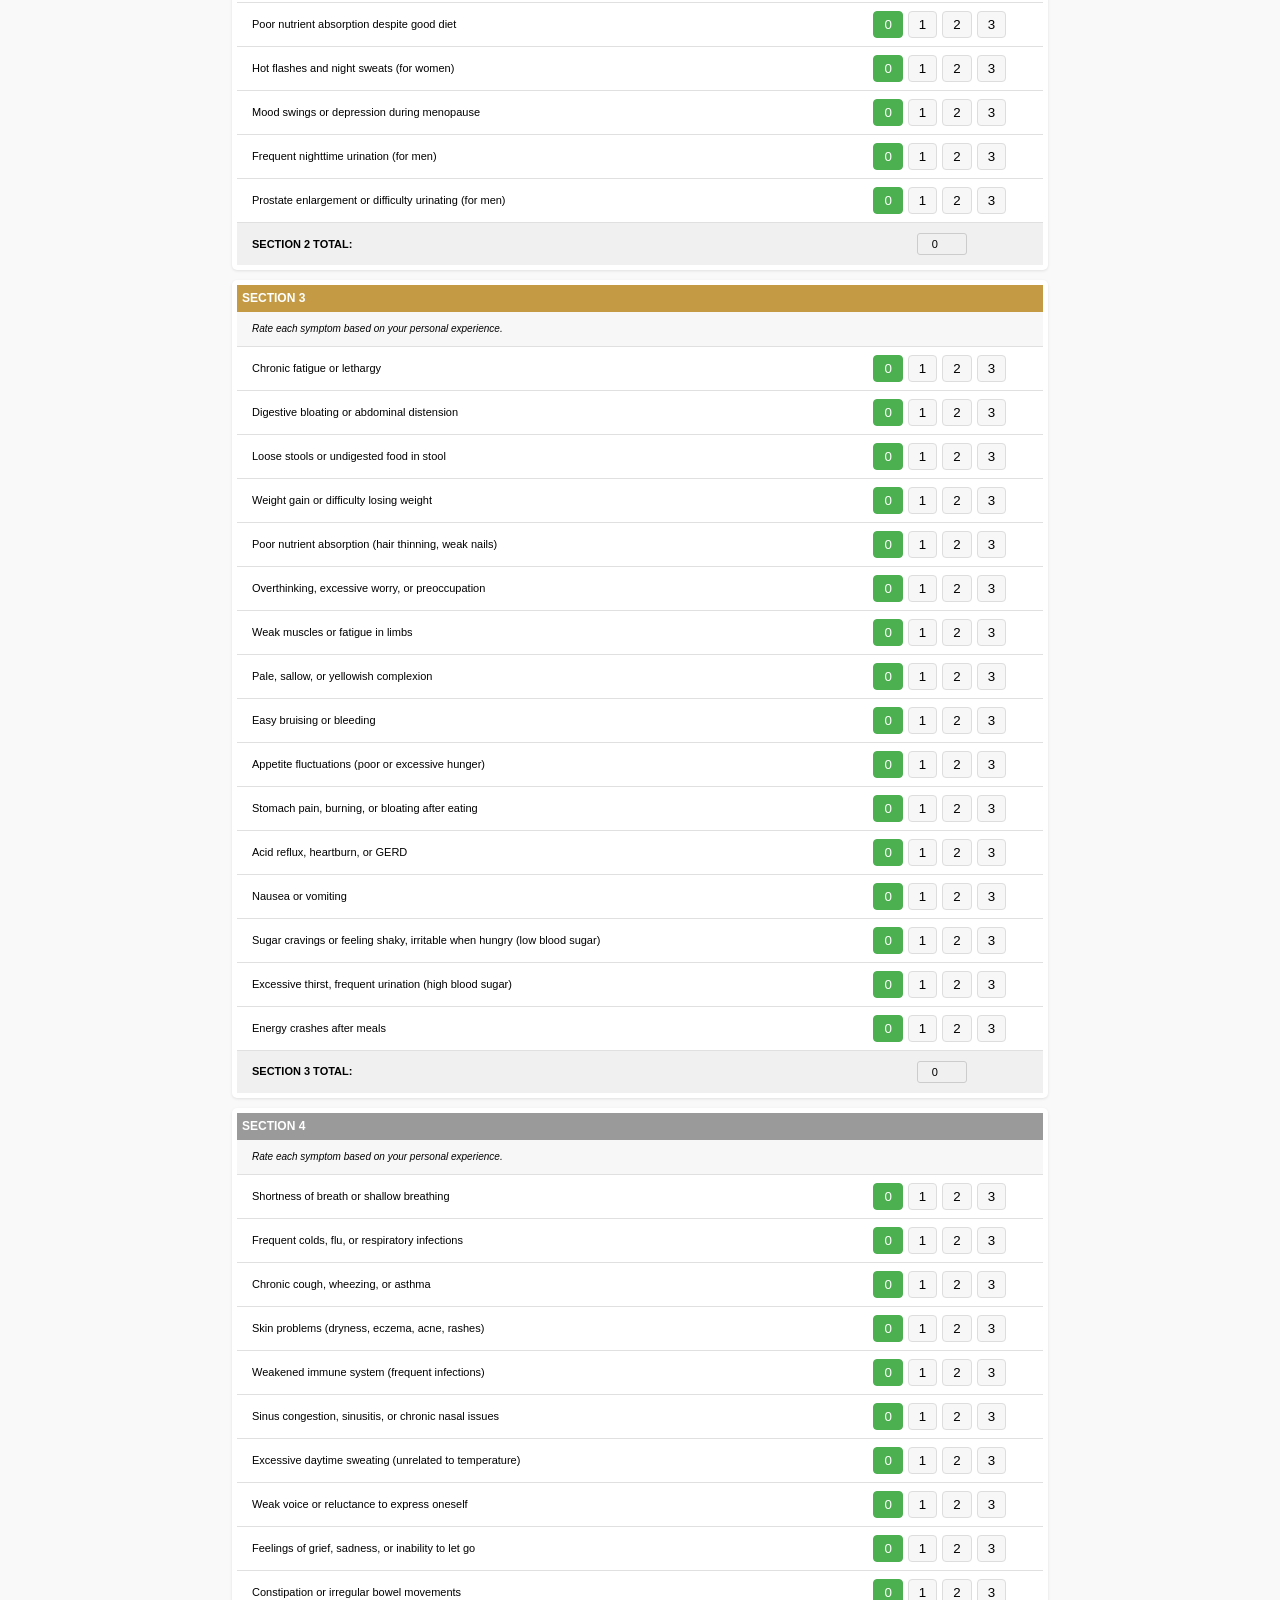
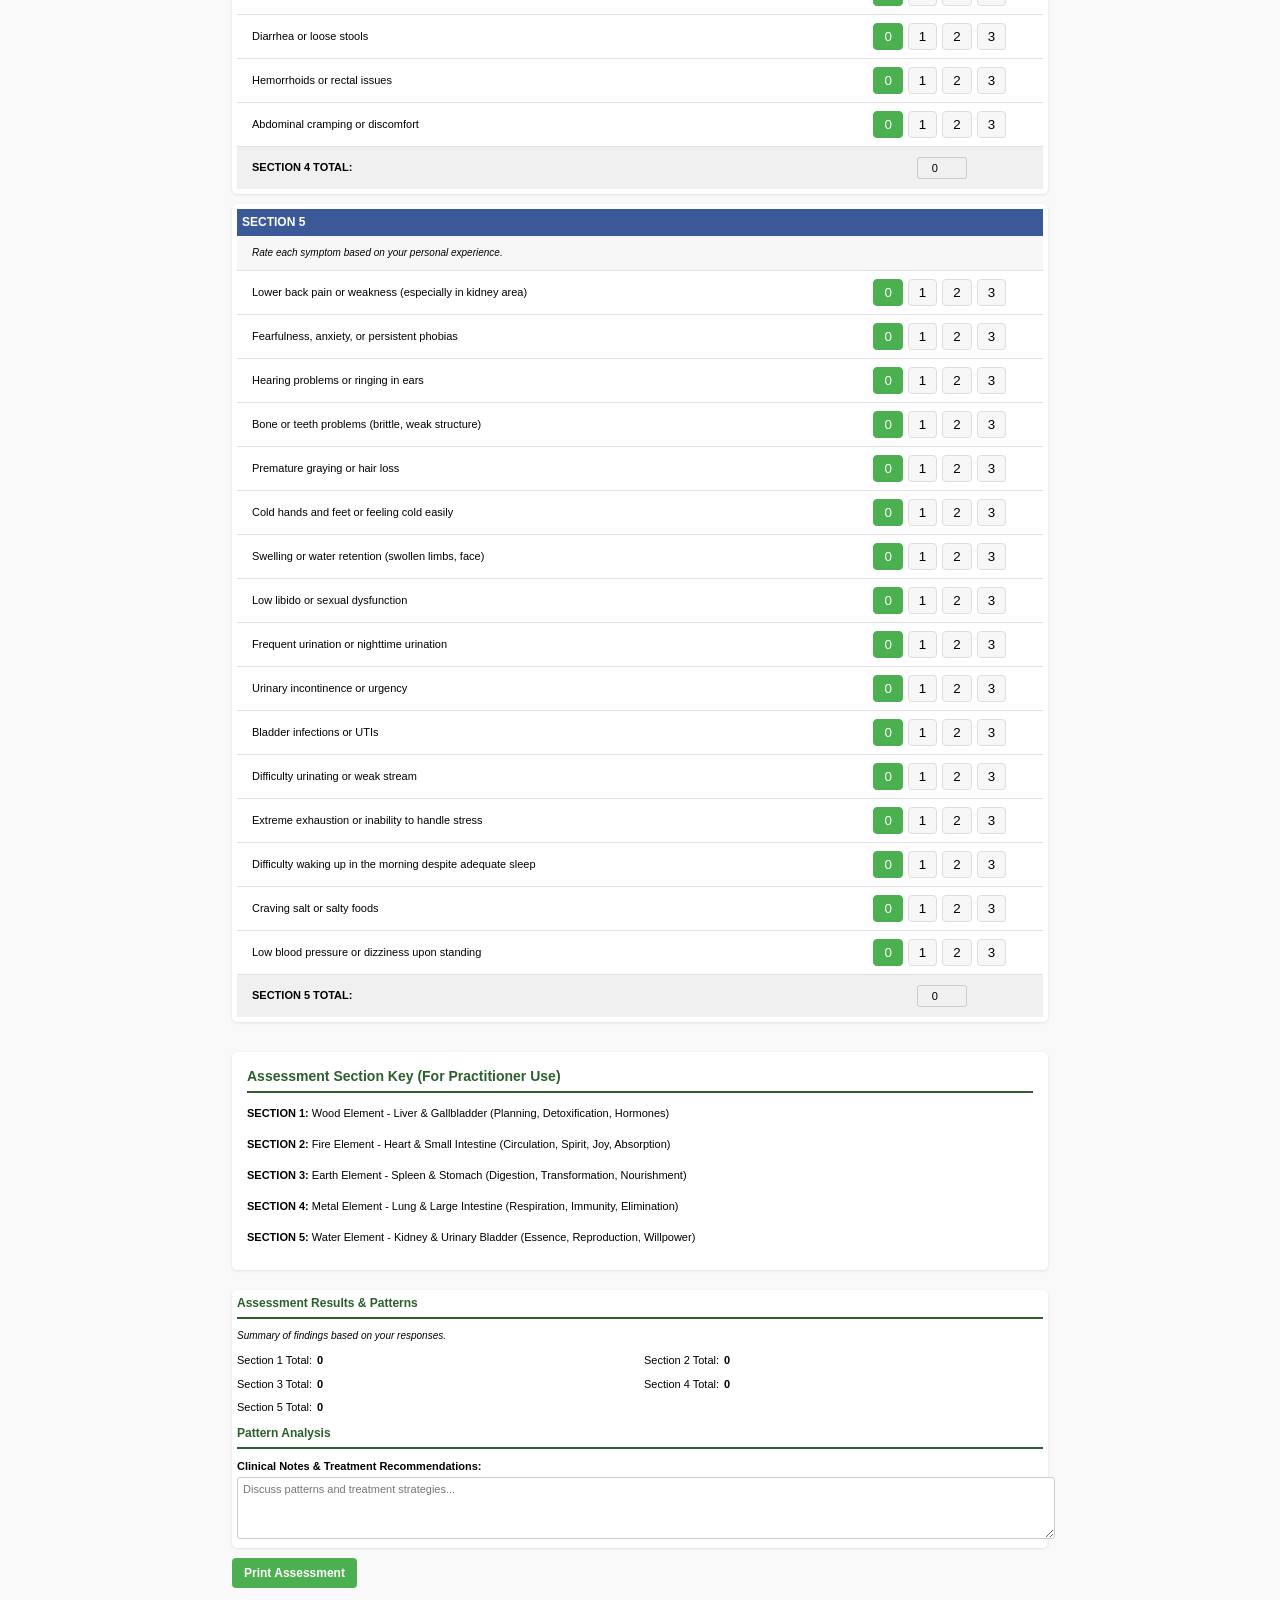
==== commit 992cbd66: "2/13/26 4:32pm Update TCM Assessment with anonymized sections and improved interactions - 72 qs tota" ====
--- a/index.html
+++ b/index.html
@@ -4,325 +4,12 @@
     <meta charset="UTF-8">
     <meta name="viewport" content="width=device-width, initial-scale=1.0">
     <title>TCM Metabolic Assessment - 5 Element Theory</title>
-    <style>
-@media print {
-    /* General Settings */
-    body {
-        margin: 0.1in; /* Reduce overall margins */
-        padding: 0;
-        font-size: 10px; /* Compact font size */
-        line-height: 1.1; /* Reduce line height for dense content */
-    }
-
-    .header {
-        text-align: center;
-        margin-bottom: 5px; /* Reduce spacing */
-        font-size: 12px; /* Compact header font */
-        border: none;
-    }
-
-    h1, h3 {
-        font-size: 14px; /* Compact headings for better fit */
-    }
-
-    /* Content Styling */
-    .patient-info, .scoring-guide, .element-section, .imbalance-section {
-        margin: 0;
-        padding: 5px; /* Reduce padding */
-        border: none;
-        background: none; /* Remove background styling */
-    }
-
-    .element-section {
-        page-break-inside: avoid; /* Prevent page breaks within sections */
-        page-break-after: auto; /* Allow natural flow */
-        margin-bottom: 10px; /* Reduce spacing between sections */
-    }
-
-    /* Table Styling */
-    table {
-        width: 100%; /* Ensure tables fit tightly within width */
-        border-collapse: collapse; /* Compact table layout */
-    }
-
-    tr, td {
-        padding: 2px; /* Very compact padding for dense rows */
-        font-size: 10px; /* Table font size adjusted */
-    }
-
-    td.symptom-name {
-        width: 60%; /* Optimize width for names */
-    }
-
-    td.symptom-score {
-        width: 40%; /* Optimize width for scores */
-        text-align: center;
-    }
-
-    /* Page Breaks Between Major Sections */
-    .page-break {
-        page-break-after: always; /* Ensure manual breaks between sections */
-    }
-
-    /* Hide Non-Print Elements */
-    .print-button, .footer {
-        display: none; /* Exclude non-printable items */
-    }
-
-    /* Force Compact Heights */
-    .element-section {
-        height: auto; /* Ensure sections are flexible */
-        overflow: hidden; /* Prevent overflow */
-    }
-}
-        
-        body {
-            font-family: 'Arial', sans-serif;
-            line-height: 1.4;
-            max-width: 8.5in;
-            margin: 0 auto;
-            padding: 20px;
-            background-color: #f9f9f9;
-        }
-
-        .header {
-            text-align: center;
-            margin-bottom: 20px;
-            border-bottom: 3px solid #2c5f2d;
-            padding-bottom: 15px;
-        }
-
-        .header h1 {
-            margin: 0;
-            color: #2c5f2d;
-            font-size: 24px;
-        }
-
-        .header p {
-            margin: 5px 0;
-            color: #555;
-            font-size: 12px;
-        }
-        
-        .print-button {
-            margin: 20px 0;
-            padding: 10px 15px;
-            background-color: #4caf50;
-            border: none;
-            border-radius: 5px;
-            color: white;
-            cursor: pointer;
-            font-size: 14px;
-            font-weight: bold;
-            display: block;
-        }
-
-        .print-button:hover {
-            background-color: #43a047;
-        }
-.button-group button {
-    padding: 5px 10px;
-    margin-right: 5px;
-    border: 1px solid #ddd;
-    background-color: #f7f7f7;
-    cursor: pointer;
-    border-radius: 4px;
-}
-
-.button-group button.active {
-    background-color: #4caf50;
-    color: white;
-    border-color: #4caf50;
-}
-        
-        .patient-info {
-            display: grid;
-            grid-template-columns: 1fr 1fr;
-            gap: 15px;
-            margin-bottom: 20px;
-            background: white;
-            padding: 15px;
-            border-radius: 5px;
-            box-shadow: 0 1px 3px rgba(0,0,0,0.1);
-        }
-        
-        .patient-info label {
-            display: block;
-            font-weight: bold;
-            margin-bottom: 3px;
-            font-size: 11px;
-            color: #333;
-        }
-        
-        .patient-info input {
-            width: 100%;
-            padding: 5px;
-            border: 1px solid #ccc;
-            border-radius: 3px;
-            font-size: 11px;
-        }
-        
-        .scoring-guide {
-            background: #e8f4e8;
-            padding: 10px;
-            margin-bottom: 15px;
-            border-left: 4px solid #2c5f2d;
-            font-size: 10px;
-        }
-        
-        .scoring-guide strong {
-            display: block;
-            margin-bottom: 5px;
-            color: #2c5f2d;
-        }
-        
-        .element-section {
-            margin-bottom: 20px;
-            background: white;
-            border-radius: 5px;
-            box-shadow: 0 1px 3px rgba(0,0,0,0.1);
-            overflow: hidden;
-        }
-        
-        .element-header {
-            padding: 10px 15px;
-            color: white;
-            font-weight: bold;
-            font-size: 14px;
-        }
-        
-        .wood-header { background: #4a7c59; }
-        .fire-header { background: #d64545; }
-        .earth-header { background: #c49b44; }
-        .metal-header { background: #9a9a9a; }
-        .water-header { background: #3b5998; }
-        
-        .element-description {
-            padding: 10px 15px;
-            background: #f7f7f7;
-            font-size: 10px;
-            font-style: italic;
-            border-bottom: 1px solid #e0e0e0;
-        }
-        
-        .symptoms-table {
-            width: 100%;
-            border-collapse: collapse;
-        }
-        
-        .symptoms-table tr {
-            border-bottom: 1px solid #e0e0e0;
-        }
-        
-        .symptoms-table tr:last-child {
-            border-bottom: none;
-        }
-        
-        .symptoms-table td {
-            padding: 8px 15px;
-            font-size: 11px;
-        }
-        
-        .symptom-name {
-            width: 75%;
-        }
-        
-        .symptom-score {
-            width: 25%;
-            text-align: center;
-        }
-        
-        .symptom-score input {
-            width: 40px;
-            padding: 4px;
-            text-align: center;
-            border: 1px solid #ccc;
-            border-radius: 3px;
-            font-size: 11px;
-        }
-        
-        .total-row {
-            background: #f0f0f0;
-            font-weight: bold;
-        }
-        
-        .total-row td {
-            padding: 10px 15px;
-        }
-        
-        .imbalance-section {
-            margin-top: 20px;
-            background: white;
-            padding: 15px;
-            border-radius: 5px;
-            box-shadow: 0 1px 3px rgba(0,0,0,0.1);
-        }
-        
-        .imbalance-section h3 {
-            margin-top: 0;
-            color: #2c5f2d;
-            font-size: 14px;
-            border-bottom: 2px solid #2c5f2d;
-            padding-bottom: 5px;
-        }
-        
-        .imbalance-grid {
-            display: grid;
-            grid-template-columns: 1fr 1fr;
-            gap: 10px;
-            margin-top: 10px;
-        }
-        
-        .imbalance-item {
-            display: flex;
-            align-items: center;
-            font-size: 11px;
-        }
-        
-        .imbalance-item input[type="checkbox"] {
-            margin-right: 8px;
-        }
-        
-        .notes-section {
-            margin-top: 15px;
-        }
-        
-        .notes-section label {
-            display: block;
-            font-weight: bold;
-            margin-bottom: 5px;
-            font-size: 11px;
-        }
-        
-        .notes-section textarea {
-            width: 100%;
-            height: 60px;
-            padding: 8px;
-            border: 1px solid #ccc;
-            border-radius: 3px;
-            font-size: 11px;
-            font-family: Arial, sans-serif;
-            resize: vertical;
-        }
-        
-        .page-break {
-            margin: 30px 0;
-        }
-        
-        .footer {
-            text-align: center;
-            margin-top: 20px;
-            padding-top: 10px;
-            border-top: 2px solid #2c5f2d;
-            font-size: 9px;
-            color: #666;
-        }
-    </style>
+    <link rel="stylesheet" href="css/styles.css">
 </head>
 <body>
 <!-- PAGE 1 HEADER -->
 <div class="header" style="text-align: center; margin-bottom: 10px;">
-    <h1 style="font-size: 14px; color: #2c5f2d; margin: 0;">Traditional Chinese Medicine Metabolic Assessment</h1>
+    <h1 style="font-size: 14px; color: #2c5f2d; margin: 0;">Metabolic Assessment Questionnaire</h1>
     <p style="font-size: 10px; color: #555; margin: 5px 0;">Comprehensive Symptom Evaluation Form</p>
 </div>
 
@@ -335,6 +22,14 @@
     <div style="font-size: 10px;">
         <label style="display: block; font-weight: bold; margin-bottom: 3px;">Date:</label>
         <input type="date" name="date" style="width: 100%; padding: 3px; border: 1px solid #ccc; border-radius: 3px;">
+    </div>
+    <div style="font-size: 10px;">
+        <label style="display: block; font-weight: bold; margin-bottom: 3px;">Age:</label>
+        <input type="text" name="age" style="width: 100%; padding: 3px; border: 1px solid #ccc; border-radius: 3px;">
+    </div>
+    <div style="font-size: 10px;">
+        <label style="display: block; font-weight: bold; margin-bottom: 3px;">Sex:</label>
+        <input type="text" name="sex" style="width: 100%; padding: 3px; border: 1px solid #ccc; border-radius: 3px;">
     </div>
     <div style="font-size: 10px;">
         <label style="display: block; font-weight: bold; margin-bottom: 3px;">Patient Email:</label>
@@ -357,716 +52,41 @@
         <strong>3</strong> = Constantly or almost constantly experience, severe intensity (daily or almost daily)
     </p>
 </div>
-    
-<div class="element-section" style="margin-bottom: 10px; padding: 5px;">
-    <div class="element-header wood-header" style="padding: 5px; font-size: 12px; background-color: #4a7c59; color: white;">
-        SECTION 1
-    </div>
-    <table class="symptoms-table" style="width: 100%; border-collapse: collapse; font-size: 10px;">
-        <tr>
-            <td class="symptom-name" style="padding: 4px; width: 60%;">Gallbladder issues (e.g., stones, poor bile flow)</td>
-            <td class="symptom-score" style="padding: 4px; width: 40%; text-align: center;">
-                <div class="button-group" data-symptom="wood_1">
-                    <button type="button" data-value="0" class="active">0</button>
-                    <button type="button" data-value="1">1</button>
-                    <button type="button" data-value="2">2</button>
-                    <button type="button" data-value="3">3</button>
-                </div>
-                <input type="hidden" name="wood_1" value="0">
-            </td>
-        </tr>
-        <tr>
-            <td class="symptom-name" style="padding: 4px; width: 60%;">Irritability, anger, or frustration</td>
-            <td class="symptom-score" style="padding: 4px; width: 40%; text-align: center;">
-                <div class="button-group" data-symptom="wood_2">
-                    <button type="button" data-value="0" class="active">0</button>
-                    <button type="button" data-value="1">1</button>
-                    <button type="button" data-value="2">2</button>
-                    <button type="button" data-value="3">3</button>
-                </div>
-                <input type="hidden" name="wood_2" value="0">
-            </td>
-        </tr>
-        <tr>
-            <td class="symptom-name" style="padding: 4px; width: 60%;">Headaches (especially temporal or vertex)</td>
-            <td class="symptom-score" style="padding: 4px; width: 40%; text-align: center;">
-                <div class="button-group" data-symptom="wood_3">
-                    <button type="button" data-value="0" class="active">0</button>
-                    <button type="button" data-value="1">1</button>
-                    <button type="button" data-value="2">2</button>
-                    <button type="button" data-value="3">3</button>
-                </div>
-                <input type="hidden" name="wood_3" value="0">
-            </td>
-        </tr>
-        <tr>
-            <td class="symptom-name" style="padding: 4px; width: 60%;">Eye problems (e.g., dry eyes, blurry vision, floaters)</td>
-            <td class="symptom-score" style="padding: 4px; width: 40%; text-align: center;">
-                <div class="button-group" data-symptom="wood_4">
-                    <button type="button" data-value="0" class="active">0</button>
-                    <button type="button" data-value="1">1</button>
-                    <button type="button" data-value="2">2</button>
-                    <button type="button" data-value="3">3</button>
-                </div>
-                <input type="hidden" name="wood_4" value="0">
-            </td>
-        </tr>
-        <tr>
-            <td class="symptom-name" style="padding: 4px; width: 60%;">Muscle tension, stiffness, or spasms</td>
-            <td class="symptom-score" style="padding: 4px; width: 40%; text-align: center;">
-                <div class="button-group" data-symptom="wood_5">
-                    <button type="button" data-value="0" class="active">0</button>
-                    <button type="button" data-value="1">1</button>
-                    <button type="button" data-value="2">2</button>
-                    <button type="button" data-value="3">3</button>
-                </div>
-                <input type="hidden" name="wood_5" value="0">
-            </td>
-        </tr>
-        <tr>
-            <td class="symptom-name" style="padding: 4px; width: 60%;">Blood sugar regulation issues (e.g., hypoglycemia, sugar cravings)</td>
-            <td class="symptom-score" style="padding: 4px; width: 40%; text-align: center;">
-                <div class="button-group" data-symptom="wood_6">
-                    <button type="button" data-value="0" class="active">0</button>
-                    <button type="button" data-value="1">1</button>
-                    <button type="button" data-value="2">2</button>
-                    <button type="button" data-value="3">3</button>
-                </div>
-                <input type="hidden" name="wood_6" value="0">
-            </td>
-        </tr>
-        <tr>
-            <td class="symptom-name" style="padding: 4px; width: 60%;">Thyroid dysfunction (e.g., hypothyroidism or hyperthyroidism)</td>
-            <td class="symptom-score" style="padding: 4px; width: 40%; text-align: center;">
-                <div class="button-group" data-symptom="wood_7">
-                    <button type="button" data-value="0" class="active">0</button>
-                    <button type="button" data-value="1">1</button>
-                    <button type="button" data-value="2">2</button>
-                    <button type="button" data-value="3">3</button>
-                </div>
-                <input type="hidden" name="wood_7" value="0">
-            </td>
-        </tr>
-        <tr>
-            <td class="symptom-name" style="padding: 4px; width: 60%;">Menstrual irregularities or PMS (for women)</td>
-            <td class="symptom-score" style="padding: 4px; width: 40%; text-align: center;">
-                <div class="button-group" data-symptom="wood_8">
-                    <button type="button" data-value="0" class="active">0</button>
-                    <button type="button" data-value="1">1</button>
-                    <button type="button" data-value="2">2</button>
-                    <button type="button" data-value="3">3</button>
-                </div>
-                <input type="hidden" name="wood_8" value="0">
-            </td>
-        </tr>
-        <tr>
-            <td class="symptom-name" style="padding: 4px; width: 60%;">Andropause symptoms or low testosterone (for men)</td>
-            <td class="symptom-score" style="padding: 4px; width: 40%; text-align: center;">
-                <div class="button-group" data-symptom="wood_9">
-                    <button type="button" data-value="0" class="active">0</button>
-                    <button type="button" data-value="1">1</button>
-                    <button type="button" data-value="2">2</button>
-                    <button type="button" data-value="3">3</button>
-                </div>
-                <input type="hidden" name="wood_9" value="0">
-            </td>
-        </tr>
-        <tr>
-            <td class="symptom-name" style="padding: 4px; width: 60%;">Difficulty making decisions or planning</td>
-            <td class="symptom-score" style="padding: 4px; width: 40%; text-align: center;">
-                <div class="button-group" data-symptom="wood_10">
-                    <button type="button" data-value="0" class="active">0</button>
-                    <button type="button" data-value="1">1</button>
-                    <button type="button" data-value="2">2</button>
-                    <button type="button" data-value="3">3</button>
-                </div>
-                <input type="hidden" name="wood_10" value="0">
-            </td>
-        </tr>
-        <tr class="total-row" style="background-color: #f0f0f0; font-weight: bold;">
-            <td style="padding: 6px;">SECTION 1 TOTAL:</td>
-            <td class="symptom-score" style="padding: 6px; text-align: center;">
-                <input type="number" name="wood_total" min="0" max="30" readonly style="background: #f0f0f0;">
-            </td>
-        </tr>
-    </table>
-</div>
-<div class="element-section" style="margin-bottom: 10px; padding: 5px;">
-    <div class="element-header fire-header" style="padding: 5px; font-size: 12px; background-color: #d64545; color: white;">
-        SECTION 2
-    </div>
-    <table class="symptoms-table" style="width: 100%; border-collapse: collapse; font-size: 10px;">
-        <tr>
-            <td class="symptom-name" style="padding: 4px; width: 60%;">Anxiety, panic attacks, or restlessness</td>
-            <td class="symptom-score" style="padding: 4px; width: 40%; text-align: center;">
-                <div class="button-group" data-symptom="fire_1">
-                    <button type="button" data-value="0" class="active">0</button>
-                    <button type="button" data-value="1">1</button>
-                    <button type="button" data-value="2">2</button>
-                    <button type="button" data-value="3">3</button>
-                </div>
-                <input type="hidden" name="fire_1" value="0">
-            </td>
-        </tr>
-        <tr>
-            <td class="symptom-name" style="padding: 4px; width: 60%;">Insomnia or poor sleep patterns</td>
-            <td class="symptom-score" style="padding: 4px; width: 40%; text-align: center;">
-                <div class="button-group" data-symptom="fire_2">
-                    <button type="button" data-value="0" class="active">0</button>
-                    <button type="button" data-value="1">1</button>
-                    <button type="button" data-value="2">2</button>
-                    <button type="button" data-value="3">3</button>
-                </div>
-                <input type="hidden" name="fire_2" value="0">
-            </td>
-        </tr>
-        <tr>
-            <td class="symptom-name" style="padding: 4px; width: 60%;">Heart palpitations or irregular heartbeat</td>
-            <td class="symptom-score" style="padding: 4px; width: 40%; text-align: center;">
-                <div class="button-group" data-symptom="fire_3">
-                    <button type="button" data-value="0" class="active">0</button>
-                    <button type="button" data-value="1">1</button>
-                    <button type="button" data-value="2">2</button>
-                    <button type="button" data-value="3">3</button>
-                </div>
-                <input type="hidden" name="fire_3" value="0">
-            </td>
-        </tr>
-        <tr>
-            <td class="symptom-name" style="padding: 4px; width: 60%;">Menopausal hot flashes and night sweats (for women)</td>
-            <td class="symptom-score" style="padding: 4px; width: 40%; text-align: center;">
-                <div class="button-group" data-symptom="fire_4">
-                    <button type="button" data-value="0" class="active">0</button>
-                    <button type="button" data-value="1">1</button>
-                    <button type="button" data-value="2">2</button>
-                    <button type="button" data-value="3">3</button>
-                </div>
-                <input type="hidden" name="fire_4" value="0">
-            </td>
-        </tr>
-        <tr>
-            <td class="symptom-name" style="padding: 4px; width: 60%;">Prostate issues (e.g., frequent urination) (for men)</td>
-            <td class="symptom-score" style="padding: 4px; width: 40%; text-align: center;">
-                <div class="button-group" data-symptom="fire_5">
-                    <button type="button" data-value="0" class="active">0</button>
-                    <button type="button" data-value="1">1</button>
-                    <button type="button" data-value="2">2</button>
-                    <button type="button" data-value="3">3</button>
-                </div>
-                <input type="hidden" name="fire_5" value="0">
-            </td>
-        </tr>
-        <tr>
-            <td class="symptom-name" style="padding: 4px; width: 60%;">Chest tightness or discomfort</td>
-            <td class="symptom-score" style="padding: 4px; width: 40%; text-align: center;">
-                <div class="button-group" data-symptom="fire_6">
-                    <button type="button" data-value="0" class="active">0</button>
-                    <button type="button" data-value="1">1</button>
-                    <button type="button" data-value="2">2</button>
-                    <button type="button" data-value="3">3</button>
-                </div>
-                <input type="hidden" name="fire_6" value="0">
-            </td>
-        </tr>
-        <tr>
-            <td class="symptom-name" style="padding: 4px; width: 60%;">Speech difficulties (e.g., stuttering, incoherence)</td>
-            <td class="symptom-score" style="padding: 4px; width: 40%; text-align: center;">
-                <div class="button-group" data-symptom="fire_7">
-                    <button type="button" data-value="0" class="active">0</button>
-                    <button type="button" data-value="1">1</button>
-                    <button type="button" data-value="2">2</button>
-                    <button type="button" data-value="3">3</button>
-                </div>
-                <input type="hidden" name="fire_7" value="0">
-            </td>
-        </tr>
-        <tr>
-            <td class="symptom-name" style="padding: 4px; width: 60%;">Poor concentration or memory issues</td>
-            <td class="symptom-score" style="padding: 4px; width: 40%; text-align: center;">
-                <div class="button-group" data-symptom="fire_8">
-                    <button type="button" data-value="0" class="active">0</button>
-                    <button type="button" data-value="1">1</button>
-                    <button type="button" data-value="2">2</button>
-                    <button type="button" data-value="3">3</button>
-                </div>
-                <input type="hidden" name="fire_8" value="0">
-            </td>
-        </tr>
-        <tr>
-            <td class="symptom-name" style="padding: 4px; width: 60%;">Excessive sweating during the day</td>
-            <td class="symptom-score" style="padding: 4px; width: 40%; text-align: center;">
-                <div class="button-group" data-symptom="fire_9">
-                    <button type="button" data-value="0" class="active">0</button>
-                    <button type="button" data-value="1">1</button>
-                    <button type="button" data-value="2">2</button>
-                    <button type="button" data-value="3">3</button>
-                </div>
-                <input type="hidden" name="fire_9" value="0">
-            </td>
-        </tr>
-        <tr>
-            <td class="symptom-name" style="padding: 4px; width: 60%;">Difficulty absorbing, processing, or discerning information</td>
-            <td class="symptom-score" style="padding: 4px; width: 40%; text-align: center;">
-                <div class="button-group" data-symptom="fire_10">
-                    <button type="button" data-value="0" class="active">0</button>
-                    <button type="button" data-value="1">1</button>
-                    <button type="button" data-value="2">2</button>
-                    <button type="button" data-value="3">3</button>
-                </div>
-                <input type="hidden" name="fire_10" value="0">
-            </td>
-        </tr>
-        <tr class="total-row" style="background-color: #f0f0f0; font-weight: bold;">
-            <td style="padding: 6px;">SECTION 2 TOTAL:</td>
-            <td class="symptom-score" style="padding: 6px; text-align: center;">
-                <input type="number" name="fire_total" min="0" max="30" readonly style="background: #f0f0f0;">
-            </td>
-        </tr>
-    </table>
-</div>
-    
-<div class="element-section" style="margin-bottom: 10px; padding: 5px;">
-    <div class="element-header earth-header" style="padding: 5px; font-size: 12px; background-color: #c49b44; color: white;">
-        SECTION 3
-    </div>
-    <table class="symptoms-table" style="width: 100%; border-collapse: collapse; font-size: 10px;">
-        <tr>
-            <td class="symptom-name" style="padding: 3px; width: 60%;">Chronic fatigue or lethargy</td>
-            <td class="symptom-score" style="padding: 3px; width: 40%; text-align: center;">
-                <div class="button-group" data-symptom="earth_1">
-                    <button type="button" data-value="0" class="active">0</button>
-                    <button type="button" data-value="1">1</button>
-                    <button type="button" data-value="2">2</button>
-                    <button type="button" data-value="3">3</button>
-                </div>
-                <input type="hidden" name="earth_1" value="0">
-            </td>
-        </tr>
-        <tr>
-            <td class="symptom-name" style="padding: 3px; width: 60%;">Digestive bloating or abdominal distension</td>
-            <td class="symptom-score" style="padding: 3px; width: 40%; text-align: center;">
-                <div class="button-group" data-symptom="earth_2">
-                    <button type="button" data-value="0" class="active">0</button>
-                    <button type="button" data-value="1">1</button>
-                    <button type="button" data-value="2">2</button>
-                    <button type="button" data-value="3">3</button>
-                </div>
-                <input type="hidden" name="earth_2" value="0">
-            </td>
-        </tr>
-        <tr>
-            <td class="symptom-name" style="padding: 3px; width: 60%;">Appetite fluctuations (e.g., poor or excessive hunger)</td>
-            <td class="symptom-score" style="padding: 3px; width: 40%; text-align: center;">
-                <div class="button-group" data-symptom="earth_3">
-                    <button type="button" data-value="0" class="active">0</button>
-                    <button type="button" data-value="1">1</button>
-                    <button type="button" data-value="2">2</button>
-                    <button type="button" data-value="3">3</button>
-                </div>
-                <input type="hidden" name="earth_3" value="0">
-            </td>
-        </tr>
-        <tr>
-            <td class="symptom-name" style="padding: 3px; width: 60%;">Loose stools or undigested food in stool</td>
-            <td class="symptom-score" style="padding: 3px; width: 40%; text-align: center;">
-                <div class="button-group" data-symptom="earth_4">
-                    <button type="button" data-value="0" class="active">0</button>
-                    <button type="button" data-value="1">1</button>
-                    <button type="button" data-value="2">2</button>
-                    <button type="button" data-value="3">3</button>
-                </div>
-                <input type="hidden" name="earth_4" value="0">
-            </td>
-        </tr>
-        <tr>
-            <td class="symptom-name" style="padding: 3px; width: 60%;">Weight gain or difficulty losing weight</td>
-            <td class="symptom-score" style="padding: 3px; width: 40%; text-align: center;">
-                <div class="button-group" data-symptom="earth_5">
-                    <button type="button" data-value="0" class="active">0</button>
-                    <button type="button" data-value="1">1</button>
-                    <button type="button" data-value="2">2</button>
-                    <button type="button" data-value="3">3</button>
-                </div>
-                <input type="hidden" name="earth_5" value="0">
-            </td>
-        </tr>
-        <tr>
-            <td class="symptom-name" style="padding: 3px; width: 60%;">Poor nutrient absorption (e.g., hair thinning or weak nails)</td>
-            <td class="symptom-score" style="padding: 3px; width: 40%; text-align: center;">
-                <div class="button-group" data-symptom="earth_6">
-                    <button type="button" data-value="0" class="active">0</button>
-                    <button type="button" data-value="1">1</button>
-                    <button type="button" data-value="2">2</button>
-                    <button type="button" data-value="3">3</button>
-                </div>
-                <input type="hidden" name="earth_6" value="0">
-            </td>
-        </tr>
-        <tr>
-            <td class="symptom-name" style="padding: 3px; width: 60%;">Overthinking, excessive worry, or preoccupation</td>
-            <td class="symptom-score" style="padding: 3px; width: 40%; text-align: center;">
-                <div class="button-group" data-symptom="earth_7">
-                    <button type="button" data-value="0" class="active">0</button>
-                    <button type="button" data-value="1">1</button>
-                    <button type="button" data-value="2">2</button>
-                    <button type="button" data-value="3">3</button>
-                </div>
-                <input type="hidden" name="earth_7" value="0">
-            </td>
-        </tr>
-        <tr>
-            <td class="symptom-name" style="padding: 3px; width: 60%;">Sugar cravings or hypoglycemia</td>
-            <td class="symptom-score" style="padding: 3px; width: 40%; text-align: center;">
-                <div class="button-group" data-symptom="earth_8">
-                    <button type="button" data-value="0" class="active">0</button>
-                    <button type="button" data-value="1">1</button>
-                    <button type="button" data-value="2">2</button>
-                    <button type="button" data-value="3">3</button>
-                </div>
-                <input type="hidden" name="earth_8" value="0">
-            </td>
-        </tr>
-        <tr>
-            <td class="symptom-name" style="padding: 3px; width: 60%;">Weak muscles or fatigue in limbs</td>
-            <td class="symptom-score" style="padding: 3px; width: 40%; text-align: center;">
-                <div class="button-group" data-symptom="earth_9">
-                    <button type="button" data-value="0" class="active">0</button>
-                    <button type="button" data-value="1">1</button>
-                    <button type="button" data-value="2">2</button>
-                    <button type="button" data-value="3">3</button>
-                </div>
-                <input type="hidden" name="earth_9" value="0">
-            </td>
-        </tr>
-        <tr>
-            <td class="symptom-name" style="padding: 3px; width: 60%;">Pale, sallow, or yellowish complexion</td>
-            <td class="symptom-score" style="padding: 3px; width: 40%; text-align: center;">
-                <div class="button-group" data-symptom="earth_10">
-                    <button type="button" data-value="0" class="active">0</button>
-                    <button type="button" data-value="1">1</button>
-                    <button type="button" data-value="2">2</button>
-                    <button type="button" data-value="3">3</button>
-                </div>
-                <input type="hidden" name="earth_10" value="0">
-            </td>
-        </tr>
-        <tr class="total-row" style="background-color: #f0f0f0; font-weight: bold;">
-            <td style="padding: 6px;">SECTION 3 TOTAL:</td>
-            <td class="symptom-score" style="padding: 6px; text-align: center;">
-                <input type="number" name="earth_total" min="0" max="30" readonly style="background: #f0f0f0;">
-            </td>
-        </tr>
-    </table>
-</div>
-    
-    <div class="page-break"></div>
-    
-    <!-- PAGE 2 -->
-    <div class="header" style="margin-top: 0;">
-        <h1>TCM Metabolic Assessment - Page 2</h1>
-        <p>Comprehensive Symptom Evaluation Form - Continued</p>
-    </div>
-    
-<div class="element-section" style="margin-bottom: 10px; padding: 5px;">
-    <div class="element-header metal-header" style="padding: 5px; font-size: 12px; background-color: #9a9a9a; color: white;">
-        SECTION 4
-    </div>
-    <table class="symptoms-table" style="width: 100%; border-collapse: collapse; font-size: 10px;">
-        <tr>
-            <td class="symptom-name" style="padding: 3px; width: 60%;">Shortness of breath or shallow breathing</td>
-            <td class="symptom-score" style="padding: 3px; width: 40%; text-align: center;">
-                <div class="button-group" data-symptom="metal_1">
-                    <button type="button" data-value="0" class="active">0</button>
-                    <button type="button" data-value="1">1</button>
-                    <button type="button" data-value="2">2</button>
-                    <button type="button" data-value="3">3</button>
-                </div>
-                <input type="hidden" name="metal_1" value="0">
-            </td>
-        </tr>
-        <tr>
-            <td class="symptom-name" style="padding: 3px; width: 60%;">Frequent colds, flu, or respiratory infections</td>
-            <td class="symptom-score" style="padding: 3px; width: 40%; text-align: center;">
-                <div class="button-group" data-symptom="metal_2">
-                    <button type="button" data-value="0" class="active">0</button>
-                    <button type="button" data-value="1">1</button>
-                    <button type="button" data-value="2">2</button>
-                    <button type="button" data-value="3">3</button>
-                </div>
-                <input type="hidden" name="metal_2" value="0">
-            </td>
-        </tr>
-        <tr>
-            <td class="symptom-name" style="padding: 3px; width: 60%;">Chronic cough, wheezing, or asthma</td>
-            <td class="symptom-score" style="padding: 3px; width: 40%; text-align: center;">
-                <div class="button-group" data-symptom="metal_3">
-                    <button type="button" data-value="0" class="active">0</button>
-                    <button type="button" data-value="1">1</button>
-                    <button type="button" data-value="2">2</button>
-                    <button type="button" data-value="3">3</button>
-                </div>
-                <input type="hidden" name="metal_3" value="0">
-            </td>
-        </tr>
-        <tr>
-            <td class="symptom-name" style="padding: 3px; width: 60%;">Skin problems (e.g., dryness, eczema, acne, rashes)</td>
-            <td class="symptom-score" style="padding: 3px; width: 40%; text-align: center;">
-                <div class="button-group" data-symptom="metal_4">
-                    <button type="button" data-value="0" class="active">0</button>
-                    <button type="button" data-value="1">1</button>
-                    <button type="button" data-value="2">2</button>
-                    <button type="button" data-value="3">3</button>
-                </div>
-                <input type="hidden" name="metal_4" value="0">
-            </td>
-        </tr>
-        <tr>
-            <td class="symptom-name" style="padding: 3px; width: 60%;">Constipation or irregular bowel movements</td>
-            <td class="symptom-score" style="padding: 3px; width: 40%; text-align: center;">
-                <div class="button-group" data-symptom="metal_5">
-                    <button type="button" data-value="0" class="active">0</button>
-                    <button type="button" data-value="1">1</button>
-                    <button type="button" data-value="2">2</button>
-                    <button type="button" data-value="3">3</button>
-                </div>
-                <input type="hidden" name="metal_5" value="0">
-            </td>
-        </tr>
-        <tr>
-            <td class="symptom-name" style="padding: 3px; width: 60%;">Feelings of grief, sadness, or inability to let go</td>
-            <td class="symptom-score" style="padding: 3px; width: 40%; text-align: center;">
-                <div class="button-group" data-symptom="metal_6">
-                    <button type="button" data-value="0" class="active">0</button>
-                    <button type="button" data-value="1">1</button>
-                    <button type="button" data-value="2">2</button>
-                    <button type="button" data-value="3">3</button>
-                </div>
-                <input type="hidden" name="metal_6" value="0">
-            </td>
-        </tr>
-        <tr>
-            <td class="symptom-name" style="padding: 3px; width: 60%;">Weakened immune system (e.g., frequent infections)</td>
-            <td class="symptom-score" style="padding: 3px; width: 40%; text-align: center;">
-                <div class="button-group" data-symptom="metal_7">
-                    <button type="button" data-value="0" class="active">0</button>
-                    <button type="button" data-value="1">1</button>
-                    <button type="button" data-value="2">2</button>
-                    <button type="button" data-value="3">3</button>
-                </div>
-                <input type="hidden" name="metal_7" value="0">
-            </td>
-        </tr>
-        <tr>
-            <td class="symptom-name" style="padding: 3px; width: 60%;">Sinus congestion, sinusitis, or chronic nasal issues</td>
-            <td class="symptom-score" style="padding: 3px; width: 40%; text-align: center;">
-                <div class="button-group" data-symptom="metal_8">
-                    <button type="button" data-value="0" class="active">0</button>
-                    <button type="button" data-value="1">1</button>
-                    <button type="button" data-value="2">2</button>
-                    <button type="button" data-value="3">3</button>
-                </div>
-                <input type="hidden" name="metal_8" value="0">
-            </td>
-        </tr>
-        <tr>
-            <td class="symptom-name" style="padding: 3px; width: 60%;">Excessive daytime sweating (unrelated to temperature)</td>
-            <td class="symptom-score" style="padding: 3px; width: 40%; text-align: center;">
-                <div class="button-group" data-symptom="metal_9">
-                    <button type="button" data-value="0" class="active">0</button>
-                    <button type="button" data-value="1">1</button>
-                    <button type="button" data-value="2">2</button>
-                    <button type="button" data-value="3">3</button>
-                </div>
-                <input type="hidden" name="metal_9" value="0">
-            </td>
-        </tr>
-        <tr>
-            <td class="symptom-name" style="padding: 3px; width: 60%;">Weak voice or reluctance to express oneself</td>
-            <td class="symptom-score" style="padding: 3px; width: 40%; text-align: center;">
-                <div class="button-group" data-symptom="metal_10">
-                    <button type="button" data-value="0" class="active">0</button>
-                    <button type="button" data-value="1">1</button>
-                    <button type="button" data-value="2">2</button>
-                    <button type="button" data-value="3">3</button>
-                </div>
-                <input type="hidden" name="metal_10" value="0">
-            </td>
-        </tr>
-        <tr class="total-row" style="background-color: #f0f0f0; font-weight: bold;">
-            <td style="padding: 6px;">SECTION 4 TOTAL:</td>
-            <td class="symptom-score" style="padding: 6px; text-align: center;">
-                <input type="number" name="metal_total" min="0" max="30" readonly style="background: #f0f0f0;">
-            </td>
-        </tr>
-    </table>
-</div>
-    
-<div class="element-section" style="margin-bottom: 10px; padding: 5px;">
-    <div class="element-header water-header" style="padding: 5px; font-size: 12px; background-color: #3b5998; color: white;">
-        SECTION 5
-    </div>
-    <table class="symptoms-table" style="width: 100%; border-collapse: collapse; font-size: 10px;">
-        <tr>
-            <td class="symptom-name" style="padding: 3px; width: 60%;">Lower back pain or weakness (especially kidney area)</td>
-            <td class="symptom-score" style="padding: 3px; width: 40%; text-align: center;">
-                <div class="button-group" data-symptom="water_1">
-                    <button type="button" data-value="0" class="active">0</button>
-                    <button type="button" data-value="1">1</button>
-                    <button type="button" data-value="2">2</button>
-                    <button type="button" data-value="3">3</button>
-                </div>
-                <input type="hidden" name="water_1" value="0">
-            </td>
-        </tr>
-        <tr>
-            <td class="symptom-name" style="padding: 3px; width: 60%;">Frequent urination or nighttime urinary urgency</td>
-            <td class="symptom-score" style="padding: 3px; width: 40%; text-align: center;">
-                <div class="button-group" data-symptom="water_2">
-                    <button type="button" data-value="0" class="active">0</button>
-                    <button type="button" data-value="1">1</button>
-                    <button type="button" data-value="2">2</button>
-                    <button type="button" data-value="3">3</button>
-                </div>
-                <input type="hidden" name="water_2" value="0">
-            </td>
-        </tr>
-        <tr>
-            <td class="symptom-name" style="padding: 3px; width: 60%;">Adrenal fatigue (e.g., exhaustion, stress intolerance)</td>
-            <td class="symptom-score" style="padding: 3px; width: 40%; text-align: center;">
-                <div class="button-group" data-symptom="water_3">
-                    <button type="button" data-value="0" class="active">0</button>
-                    <button type="button" data-value="1">1</button>
-                    <button type="button" data-value="2">2</button>
-                    <button type="button" data-value="3">3</button>
-                </div>
-                <input type="hidden" name="water_3" value="0">
-            </td>
-        </tr>
-        <tr>
-            <td class="symptom-name" style="padding: 3px; width: 60%;">Fearfulness, anxiety, or persistent phobias</td>
-            <td class="symptom-score" style="padding: 3px; width: 40%; text-align: center;">
-                <div class="button-group" data-symptom="water_4">
-                    <button type="button" data-value="0" class="active">0</button>
-                    <button type="button" data-value="1">1</button>
-                    <button type="button" data-value="2">2</button>
-                    <button type="button" data-value="3">3</button>
-                </div>
-                <input type="hidden" name="water_4" value="0">
-            </td>
-        </tr>
-        <tr>
-            <td class="symptom-name" style="padding: 3px; width: 60%;">Hearing problems or tinnitus (e.g., ringing in ears)</td>
-            <td class="symptom-score" style="padding: 3px; width: 40%; text-align: center;">
-                <div class="button-group" data-symptom="water_5">
-                    <button type="button" data-value="0" class="active">0</button>
-                    <button type="button" data-value="1">1</button>
-                    <button type="button" data-value="2">2</button>
-                    <button type="button" data-value="3">3</button>
-                </div>
-                <input type="hidden" name="water_5" value="0">
-            </td>
-        </tr>
-        <tr>
-            <td class="symptom-name" style="padding: 3px; width: 60%;">Bone or teeth problems (e.g., brittle, weak structure)</td>
-            <td class="symptom-score" style="padding: 3px; width: 40%; text-align: center;">
-                <div class="button-group" data-symptom="water_6">
-                    <button type="button" data-value="0" class="active">0</button>
-                    <button type="button" data-value="1">1</button>
-                    <button type="button" data-value="2">2</button>
-                    <button type="button" data-value="3">3</button>
-                </div>
-                <input type="hidden" name="water_6" value="0">
-            </td>
-        </tr>
-        <tr>
-            <td class="symptom-name" style="padding: 3px; width: 60%;">Premature graying or hair loss</td>
-            <td class="symptom-score" style="padding: 3px; width: 40%; text-align: center;">
-                <div class="button-group" data-symptom="water_7">
-                    <button type="button" data-value="0" class="active">0</button>
-                    <button type="button" data-value="1">1</button>
-                    <button type="button" data-value="2">2</button>
-                    <button type="button" data-value="3">3</button>
-                </div>
-                <input type="hidden" name="water_7" value="0">
-            </td>
-        </tr>
-        <tr>
-            <td class="symptom-name" style="padding: 3px; width: 60%;">Cold extremities or feeling cold easily</td>
-            <td class="symptom-score" style="padding: 3px; width: 40%; text-align: center;">
-                <div class="button-group" data-symptom="water_8">
-                    <button type="button" data-value="0" class="active">0</button>
-                    <button type="button" data-value="1">1</button>
-                    <button type="button" data-value="2">2</button>
-                    <button type="button" data-value="3">3</button>
-                </div>
-                <input type="hidden" name="water_8" value="0">
-            </td>
-        </tr>
-        <tr>
-            <td class="symptom-name" style="padding: 3px; width: 60%;">Edema or water retention (e.g., swollen limbs, face)</td>
-            <td class="symptom-score" style="padding: 3px; width: 40%; text-align: center;">
-                <div class="button-group" data-symptom="water_9">
-                    <button type="button" data-value="0" class="active">0</button>
-                    <button type="button" data-value="1">1</button>
-                    <button type="button" data-value="2">2</button>
-                    <button type="button" data-value="3">3</button>
-                </div>
-                <input type="hidden" name="water_9" value="0">
-            </td>
-        </tr>
-        <tr>
-            <td class="symptom-name" style="padding: 3px; width: 60%;">Low libido or sexual dysfunction</td>
-            <td class="symptom-score" style="padding: 3px; width: 40%; text-align: center;">
-                <div class="button-group" data-symptom="water_10">
-                    <button type="button" data-value="0" class="active">0</button>
-                    <button type="button" data-value="1">1</button>
-                    <button type="button" data-value="2">2</button>
-                    <button type="button" data-value="3">3</button>
-                </div>
-                <input type="hidden" name="water_10" value="0">
-            </td>
-        </tr>
-        <tr class="total-row" style="background-color: #f0f0f0; font-weight: bold;">
-            <td style="padding: 6px;">SECTION 5 TOTAL:</td>
-            <td class="symptom-score" style="padding: 6px; text-align: center;">
-                <input type="number" name="water_total" min="0" max="30" readonly style="background: #f0f0f0;">
-            </td>
-        </tr>
-    </table>
-</div>
 
-<!-- IMBALANCE AND DOMINANCE SECTION -->
+<div id="symptom-sections"></div>
+
+<!-- RESULTS SECTION -->
 <div class="imbalance-section" style="margin-bottom: 10px; padding: 5px;">
-    <h3 style="font-size: 12px; margin-bottom: 5px; color: #2c5f2d;">Section Imbalance Patterns</h3>
+    <h3 style="font-size: 12px; margin-bottom: 5px; color: #2c5f2d;">Assessment Results & Patterns</h3>
     <p style="font-size: 10px; margin-bottom: 10px; font-style: italic;">
-        Check the patterns that apply based on the assessment. Scores and interactions between elements reflect the Five Element Theory.
+        Summary of findings based on your responses.
     </p>
 
     <div class="imbalance-grid" style="display: grid; grid-template-columns: 1fr 1fr; gap: 8px; font-size: 10px;">
         <div class="imbalance-item" style="display: flex; align-items: center; gap: 5px;">
-            <span>Section 1 Total (Wood):</span>
+            <span>Section 1 Total:</span>
             <span id="imbalance-wood-total" style="font-weight: bold;">0</span>
         </div>
         <div class="imbalance-item" style="display: flex; align-items: center; gap: 5px;">
-            <span>Section 2 Total (Fire):</span>
+            <span>Section 2 Total:</span>
             <span id="imbalance-fire-total" style="font-weight: bold;">0</span>
         </div>
         <div class="imbalance-item" style="display: flex; align-items: center; gap: 5px;">
-            <span>Section 3 Total (Earth):</span>
+            <span>Section 3 Total:</span>
             <span id="imbalance-earth-total" style="font-weight: bold;">0</span>
         </div>
         <div class="imbalance-item" style="display: flex; align-items: center; gap: 5px;">
-            <span>Section 4 Total (Metal):</span>
+            <span>Section 4 Total:</span>
             <span id="imbalance-metal-total" style="font-weight: bold;">0</span>
         </div>
         <div class="imbalance-item" style="display: flex; align-items: center; gap: 5px;">
-            <span>Section 5 Total (Water):</span>
+            <span>Section 5 Total:</span>
             <span id="imbalance-water-total" style="font-weight: bold;">0</span>
         </div>
     </div>
 
     <div class="results-summary" style="margin-top: 10px;">
-        <h3 style="font-size: 12px; margin-bottom: 5px; color: #2c5f2d;">Five Element Theory Interactions</h3>
+        <h3 style="font-size: 12px; margin-bottom: 5px; color: #2c5f2d;">Pattern Analysis</h3>
         <ul id="five-element-summary" style="font-size: 10px; line-height: 1.4; padding-left: 15px;">
             <!-- Interaction results will populate here -->
         </ul>
@@ -1074,150 +94,16 @@
 
     <div class="notes-section" style="margin-top: 10px; font-size: 10px;">
         <label style="font-weight: bold; margin-bottom: 3px;">Clinical Notes & Treatment Recommendations:</label>
-        <textarea name="clinical_notes" placeholder="Discuss interactions and treatment strategies..." style="width: 100%; height: 50px; padding: 5px; border: 1px solid #ccc; border-radius: 3px; resize: vertical;"></textarea>
+        <textarea name="clinical_notes" placeholder="Discuss patterns and treatment strategies..." style="width: 100%; height: 50px; padding: 5px; border: 1px solid #ccc; border-radius: 3px; resize: vertical;"></textarea>
     </div>
 </div>
 
 <!-- Print Button -->
 <button class="print-button" onclick="printDocument()" style="margin-top: 10px; padding: 8px 12px; background-color: #4caf50; border: none; border-radius: 4px; font-size: 12px; color: white; cursor: pointer;">
-    Print
+    Print Assessment
 </button>
 
-<script>
-    // Print Document Function
-    function printDocument() {
-        window.print(); // Trigger print
-    }
-
-    // Calculate total for each section dynamically
-    function calculateSectionTotal(section) {
-        console.log(`Calculating total for section: ${section}`);
-        let total = 0; // Initialize total
-
-        // Iterate through all the symptoms of the section (total of 10 symptoms)
-        for (let i = 1; i <= 10; i++) {
-            const input = document.querySelector(`input[name="${section}_${i}"]`);
-            if (input && input.value) {
-                total += parseInt(input.value, 10) || 0; // Parse and calculate totals
-            }
-        }
-
-        // Update the total in the readonly field
-        const totalField = document.querySelector(`input[name="${section}_total"]`);
-        if (totalField) {
-            totalField.value = total;
-            console.log(`Section ${section} total updated to: ${total}`);
-        }
-
-        // Reflect the total in the imbalance grid
-        const imbalanceDisplay = document.getElementById(`imbalance-${section}-total`);
-        if (imbalanceDisplay) {
-            imbalanceDisplay.textContent = total;
-        }
-    }
-
-    // Update "Five Element Theory" interactions dynamically
-    function updateFiveElementInteractions() {
-        console.log("Updating Five Element interactions...");
-
-        const totals = {
-            wood: parseInt(document.getElementById("imbalance-wood-total")?.textContent || "0", 10),
-            fire: parseInt(document.getElementById("imbalance-fire-total")?.textContent || "0", 10),
-            earth: parseInt(document.getElementById("imbalance-earth-total")?.textContent || "0", 10),
-            metal: parseInt(document.getElementById("imbalance-metal-total")?.textContent || "0", 10),
-            water: parseInt(document.getElementById("imbalance-water-total")?.textContent || "0", 10),
-        };
-
-        const summaryList = document.getElementById("five-element-summary");
-        summaryList.innerHTML = ""; // Clear previous interaction summaries
-
-        const minimumThreshold = 3; // Adjust based on what is clinically significant
-        const interactions = [];
-
-        // Adding dynamic interactions based on new symptoms
-        if (totals.wood >= minimumThreshold && totals.earth >= minimumThreshold) {
-            interactions.push(`Wood-Earth imbalance: Might indicate liver-hosted digestive issues.`);
-        }
-        if (totals.fire >= minimumThreshold && totals.water >= minimumThreshold) {
-            interactions.push(`Fire-Water imbalance: Hormonal or kidney-heart dynamic irregularity.`);
-        }
-        if (totals.metal >= minimumThreshold && totals.water >= minimumThreshold) {
-            interactions.push(`Metal-Water imbalance: Respiratory stress interfering with kidney health.`);
-        }
-        if (totals.earth >= minimumThreshold && totals.fire >= minimumThreshold) {
-            interactions.push(`Earth-Fire imbalance: Gut-heart interaction concerns like over-stimulation.`);
-        }
-        if (totals.metal >= minimumThreshold && totals.wood >= minimumThreshold) {
-            interactions.push(`Metal-Wood imbalance: Possible emotional rigidity preventing fluidity in planning.`);
-        }
-
-        // Display top interactions (up to 3 significant findings)
-        interactions.slice(0, 3).forEach((interaction) => {
-            const li = document.createElement("li");
-            li.textContent = interaction;
-            summaryList.appendChild(li);
-        });
-
-        console.log("Interactions updated successfully.");
-    }
-
-    // Handle button clicks for symptoms and update affected totals
-    function handleButtonClick(event) {
-        const button = event.target;
-        const buttonGroup = button.closest(".button-group");
-        const symptomKey = buttonGroup.getAttribute("data-symptom");
-
-        if (!symptomKey) {
-            console.error("Symptom key not recognized!");
-            return;
-        }
-
-        const hiddenField = document.querySelector(`input[name="${symptomKey}"]`);
-        if (hiddenField) {
-            hiddenField.value = button.getAttribute("data-value"); // Update the hidden field value
-        }
-
-        // Remove "active" class and highlight the selected button
-        buttonGroup.querySelectorAll("button").forEach((btn) => btn.classList.remove("active"));
-        button.classList.add("active");
-
-        // Calculate and update totals for the affected section
-        const section = symptomKey.split("_")[0];
-        calculateSectionTotal(section);
-        updateFiveElementInteractions();
-    }
-
-    // Initialize event listeners for button clicks on page load
-    document.addEventListener("DOMContentLoaded", () => {
-        const allButtons = document.querySelectorAll(".button-group button");
-        allButtons.forEach((button) => {
-            button.addEventListener("click", handleButtonClick);
-        });
-
-        console.log(`Initialized ${allButtons.length} buttons for dynamic updates.`);
-        resetState();
-    });
-
-    // Reset state function for default initialization
-    function resetState() {
-        console.log("Resetting form state...");
-
-        // Reset symptom values
-        const hiddenFields = document.querySelectorAll('input[type="hidden"]');
-        hiddenFields.forEach((field) => (field.value = 0));
-
-        // Reset section totals and imbalance grid
-        const totalFields = document.querySelectorAll('input[type="number"][readonly]');
-        totalFields.forEach((field) => (field.value = 0));
-
-        const imbalanceElements = document.querySelectorAll('[id^="imbalance-"]');
-        imbalanceElements.forEach((element) => (element.textContent = "0"));
-
-        // Clear the interaction summary
-        document.getElementById("five-element-summary").innerHTML = "";
-
-        console.log("Form state fully reset!");
-    }
-</script>
+<script src="data/symptoms.js"></script>
+<script src="js/calculations.js"></script>
 </body>
 </html>
--- a/css/styles.css
+++ b/css/styles.css
@@ -0,0 +1,317 @@
+@media print {
+    /* General Settings */
+    body {
+        margin: 0.1in;
+        padding: 0;
+        font-size: 10px;
+        line-height: 1.1;
+    }
+
+    .header {
+        text-align: center;
+        margin-bottom: 5px;
+        font-size: 12px;
+        border: none;
+    }
+
+    h1, h3 {
+        font-size: 14px;
+    }
+
+    .patient-info, .scoring-guide, .element-section, .imbalance-section {
+        margin: 0;
+        padding: 5px;
+        border: none;
+        background: none;
+    }
+
+    .element-section {
+        page-break-inside: avoid;
+        page-break-after: auto;
+        margin-bottom: 10px;
+    }
+
+    table {
+        width: 100%;
+        border-collapse: collapse;
+    }
+
+    tr, td {
+        padding: 2px;
+        font-size: 10px;
+    }
+
+    td.symptom-name {
+        width: 60%;
+    }
+
+    td.symptom-score {
+        width: 40%;
+        text-align: center;
+    }
+
+    .page-break {
+        page-break-after: always;
+    }
+
+    .print-button, .footer {
+        display: none;
+    }
+
+    .element-section {
+        height: auto;
+        overflow: hidden;
+    }
+}
+
+body {
+    font-family: 'Arial', sans-serif;
+    line-height: 1.4;
+    max-width: 8.5in;
+    margin: 0 auto;
+    padding: 20px;
+    background-color: #f9f9f9;
+}
+
+.header {
+    text-align: center;
+    margin-bottom: 20px;
+    border-bottom: 3px solid #2c5f2d;
+    padding-bottom: 15px;
+}
+
+.header h1 {
+    margin: 0;
+    color: #2c5f2d;
+    font-size: 24px;
+}
+
+.header p {
+    margin: 5px 0;
+    color: #555;
+    font-size: 12px;
+}
+
+.print-button {
+    margin: 20px 0;
+    padding: 10px 15px;
+    background-color: #4caf50;
+    border: none;
+    border-radius: 5px;
+    color: white;
+    cursor: pointer;
+    font-size: 14px;
+    font-weight: bold;
+    display: block;
+}
+
+.print-button:hover {
+    background-color: #43a047;
+}
+
+.button-group button {
+    padding: 5px 10px;
+    margin-right: 5px;
+    border: 1px solid #ddd;
+    background-color: #f7f7f7;
+    cursor: pointer;
+    border-radius: 4px;
+}
+
+.button-group button.active {
+    background-color: #4caf50;
+    color: white;
+    border-color: #4caf50;
+}
+
+.patient-info {
+    display: grid;
+    grid-template-columns: 1fr 1fr;
+    gap: 15px;
+    margin-bottom: 20px;
+    background: white;
+    padding: 15px;
+    border-radius: 5px;
+    box-shadow: 0 1px 3px rgba(0,0,0,0.1);
+}
+
+.patient-info label {
+    display: block;
+    font-weight: bold;
+    margin-bottom: 3px;
+    font-size: 11px;
+    color: #333;
+}
+
+.patient-info input {
+    width: 100%;
+    padding: 5px;
+    border: 1px solid #ccc;
+    border-radius: 3px;
+    font-size: 11px;
+}
+
+.scoring-guide {
+    background: #e8f4e8;
+    padding: 10px;
+    margin-bottom: 15px;
+    border-left: 4px solid #2c5f2d;
+    font-size: 10px;
+}
+
+.scoring-guide strong {
+    display: block;
+    margin-bottom: 5px;
+    color: #2c5f2d;
+}
+
+.element-section {
+    margin-bottom: 20px;
+    background: white;
+    border-radius: 5px;
+    box-shadow: 0 1px 3px rgba(0,0,0,0.1);
+    overflow: hidden;
+}
+
+.element-header {
+    padding: 10px 15px;
+    color: white;
+    font-weight: bold;
+    font-size: 14px;
+}
+
+.wood-header { background: #4a7c59; }
+.fire-header { background: #d64545; }
+.earth-header { background: #c49b44; }
+.metal-header { background: #9a9a9a; }
+.water-header { background: #3b5998; }
+
+.element-description {
+    padding: 10px 15px;
+    background: #f7f7f7;
+    font-size: 10px;
+    font-style: italic;
+    border-bottom: 1px solid #e0e0e0;
+}
+
+.symptoms-table {
+    width: 100%;
+    border-collapse: collapse;
+}
+
+.symptoms-table tr {
+    border-bottom: 1px solid #e0e0e0;
+}
+
+.symptoms-table tr:last-child {
+    border-bottom: none;
+}
+
+.symptoms-table td {
+    padding: 8px 15px;
+    font-size: 11px;
+}
+
+.symptom-name {
+    width: 75%;
+}
+
+.symptom-score {
+    width: 25%;
+    text-align: center;
+}
+
+.symptom-score input {
+    width: 40px;
+    padding: 4px;
+    text-align: center;
+    border: 1px solid #ccc;
+    border-radius: 3px;
+    font-size: 11px;
+}
+
+.total-row {
+    background: #f0f0f0;
+    font-weight: bold;
+}
+
+.total-row td {
+    padding: 10px 15px;
+}
+
+.imbalance-section {
+    margin-top: 20px;
+    background: white;
+    padding: 15px;
+    border-radius: 5px;
+    box-shadow: 0 1px 3px rgba(0,0,0,0.1);
+}
+
+.imbalance-section h3 {
+    margin-top: 0;
+    color: #2c5f2d;
+    font-size: 14px;
+    border-bottom: 2px solid #2c5f2d;
+    padding-bottom: 5px;
+}
+
+.imbalance-grid {
+    display: grid;
+    grid-template-columns: 1fr 1fr;
+    gap: 10px;
+    margin-top: 10px;
+}
+
+.imbalance-item {
+    display: flex;
+    align-items: center;
+    font-size: 11px;
+}
+
+.imbalance-item input[type="checkbox"] {
+    margin-right: 8px;
+}
+
+.notes-section {
+    margin-top: 15px;
+}
+
+.notes-section label {
+    display: block;
+    font-weight: bold;
+    margin-bottom: 5px;
+    font-size: 11px;
+}
+
+.notes-section textarea {
+    width: 100%;
+    height: 60px;
+    padding: 8px;
+    border: 1px solid #ccc;
+    border-radius: 3px;
+    font-size: 11px;
+    font-family: Arial, sans-serif;
+    resize: vertical;
+}
+
+.page-break {
+    margin: 30px 0;
+}
+
+.footer {
+    text-align: center;
+    margin-top: 20px;
+    padding-top: 10px;
+    border-top: 2px solid #2c5f2d;
+    font-size: 9px;
+    color: #666;
+}
+
+.subsection-header {
+    background: #e8f4e8;
+    padding: 8px 15px;
+    font-weight: bold;
+    font-size: 12px;
+    color: #2c5f2d;
+    border-top: 2px solid #2c5f2d;
+}
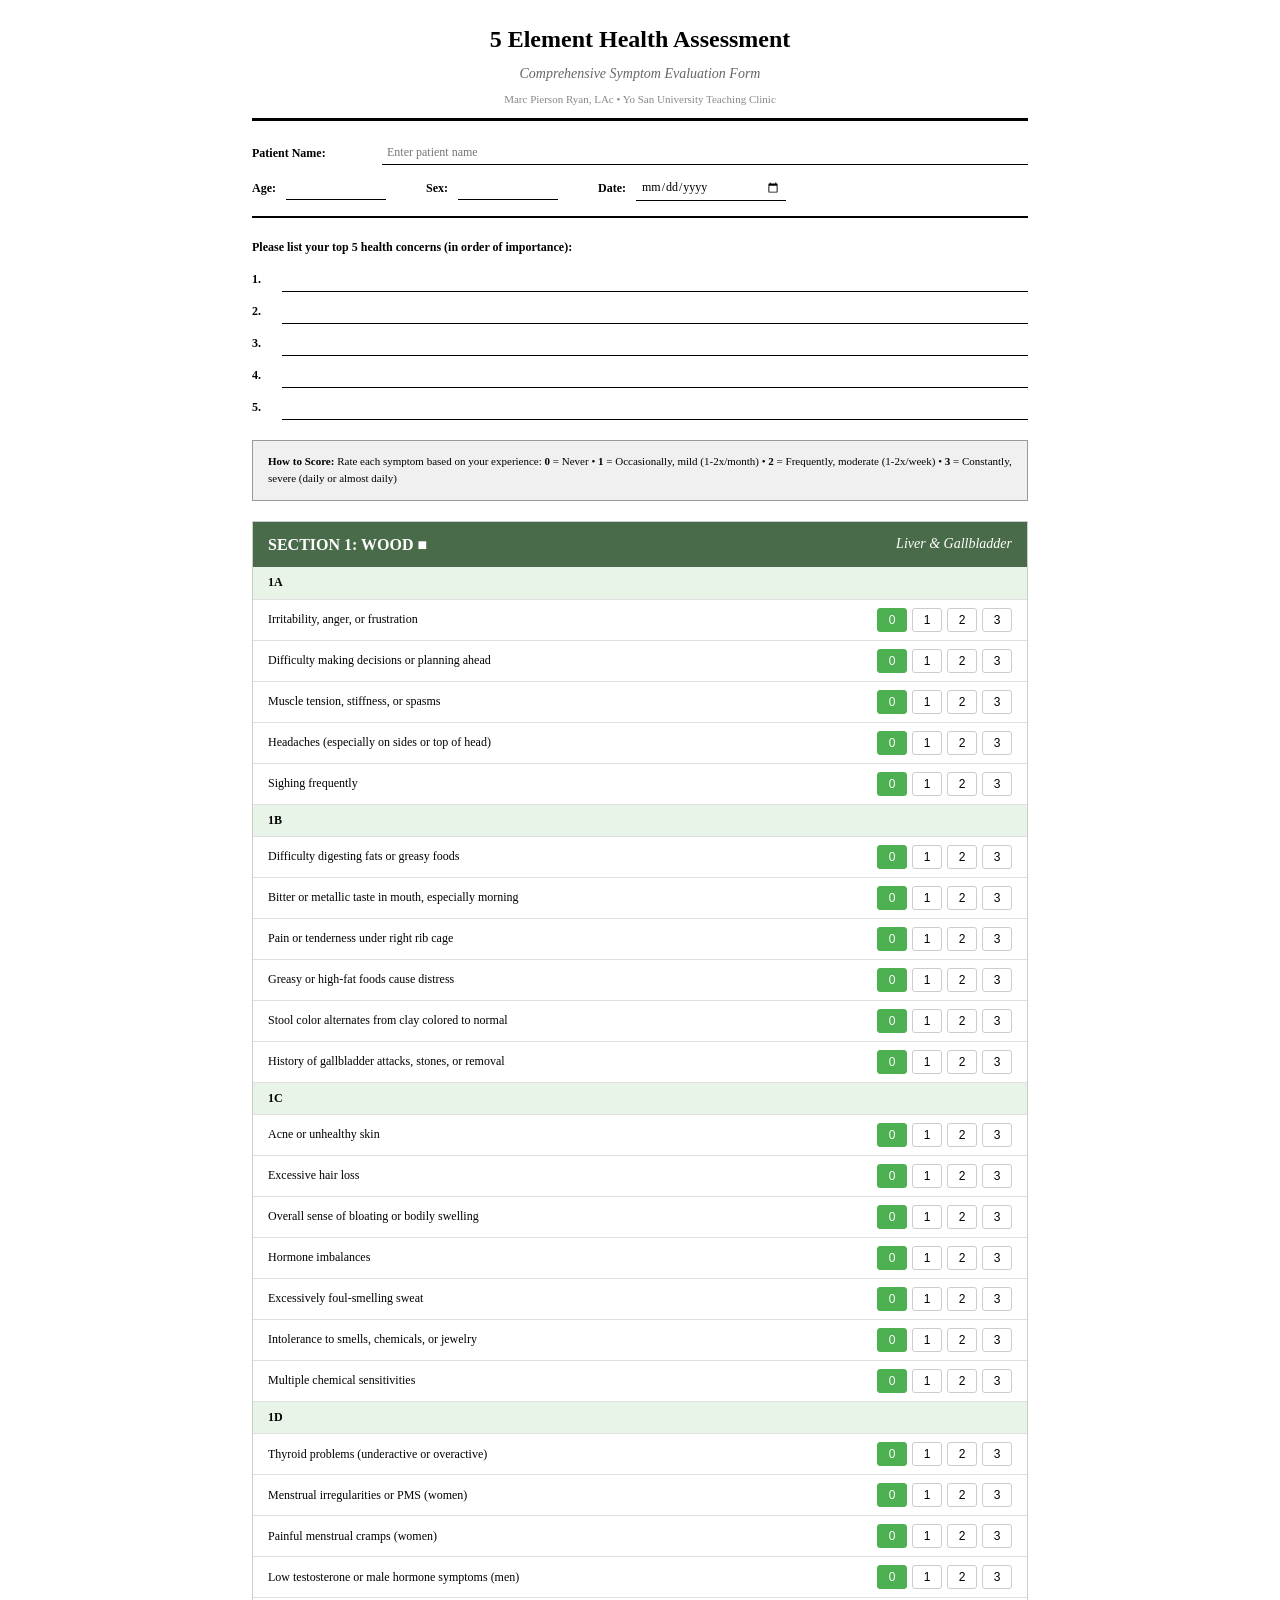
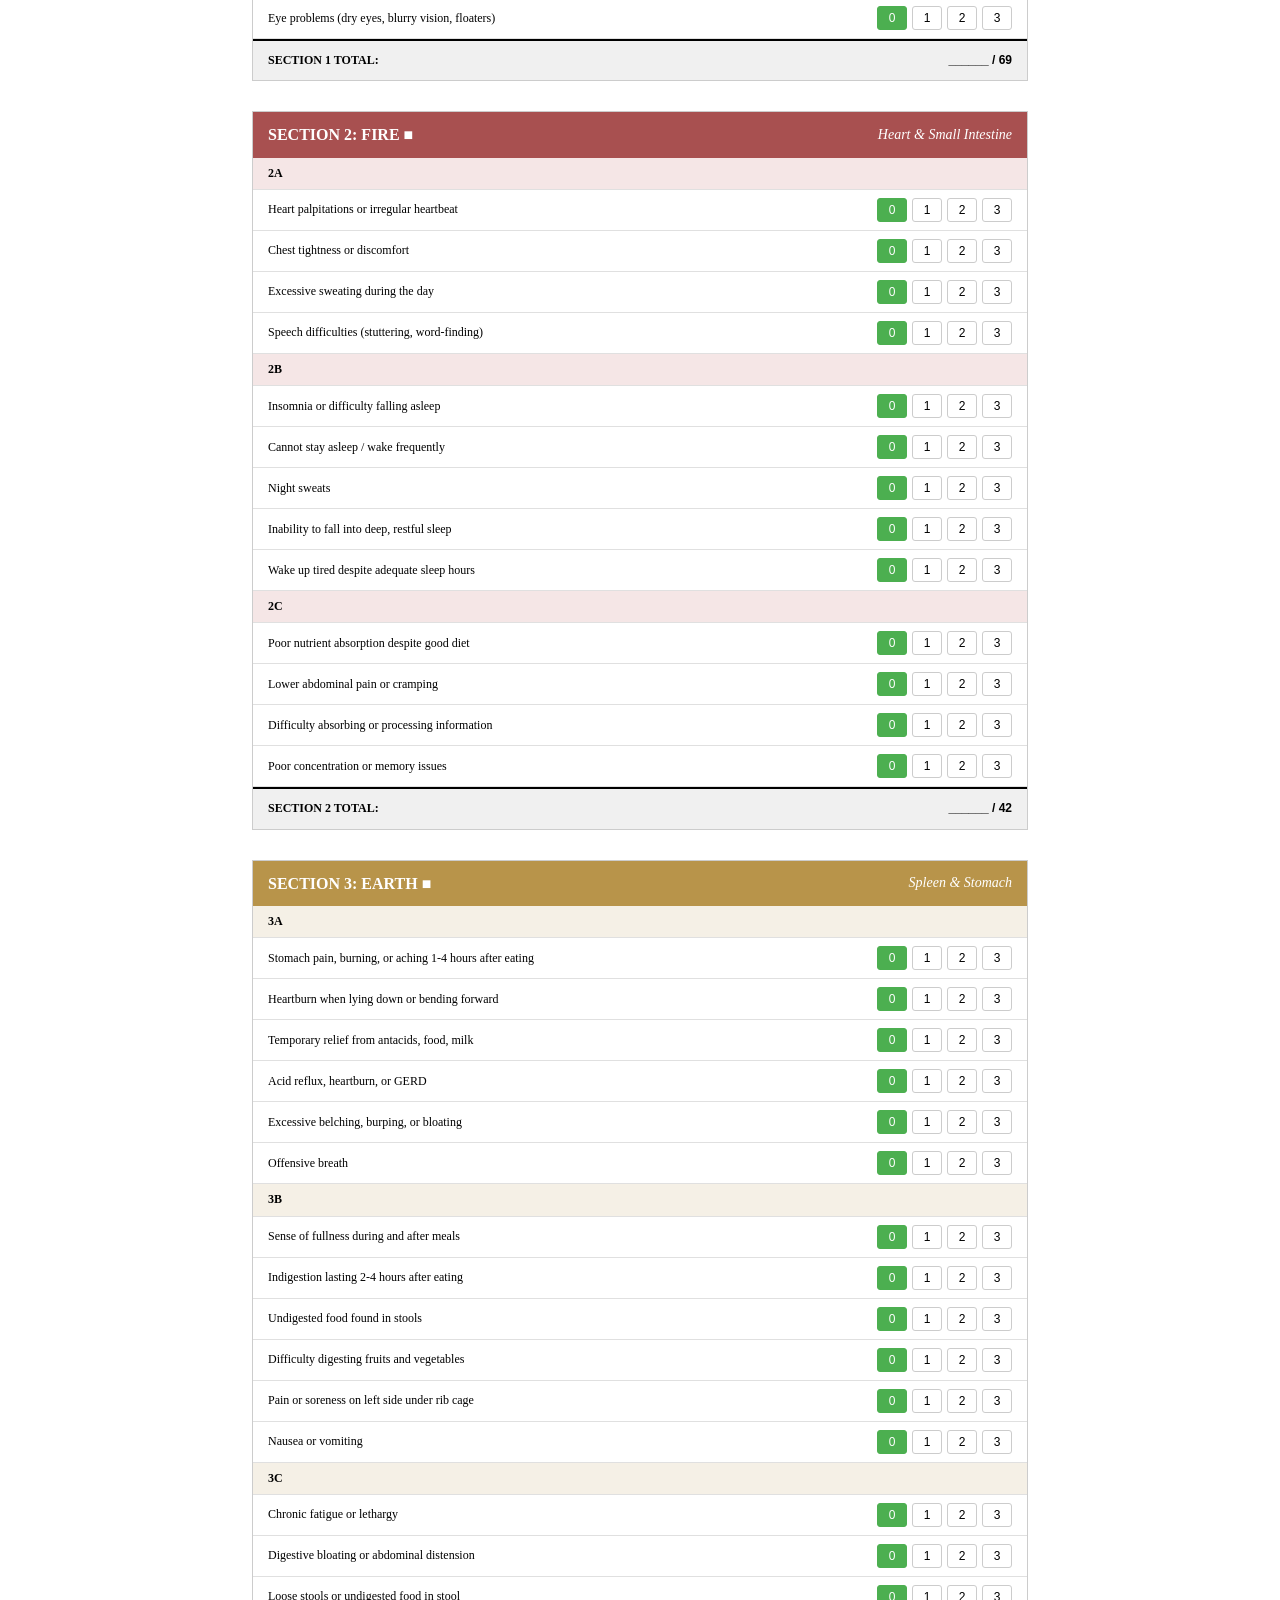
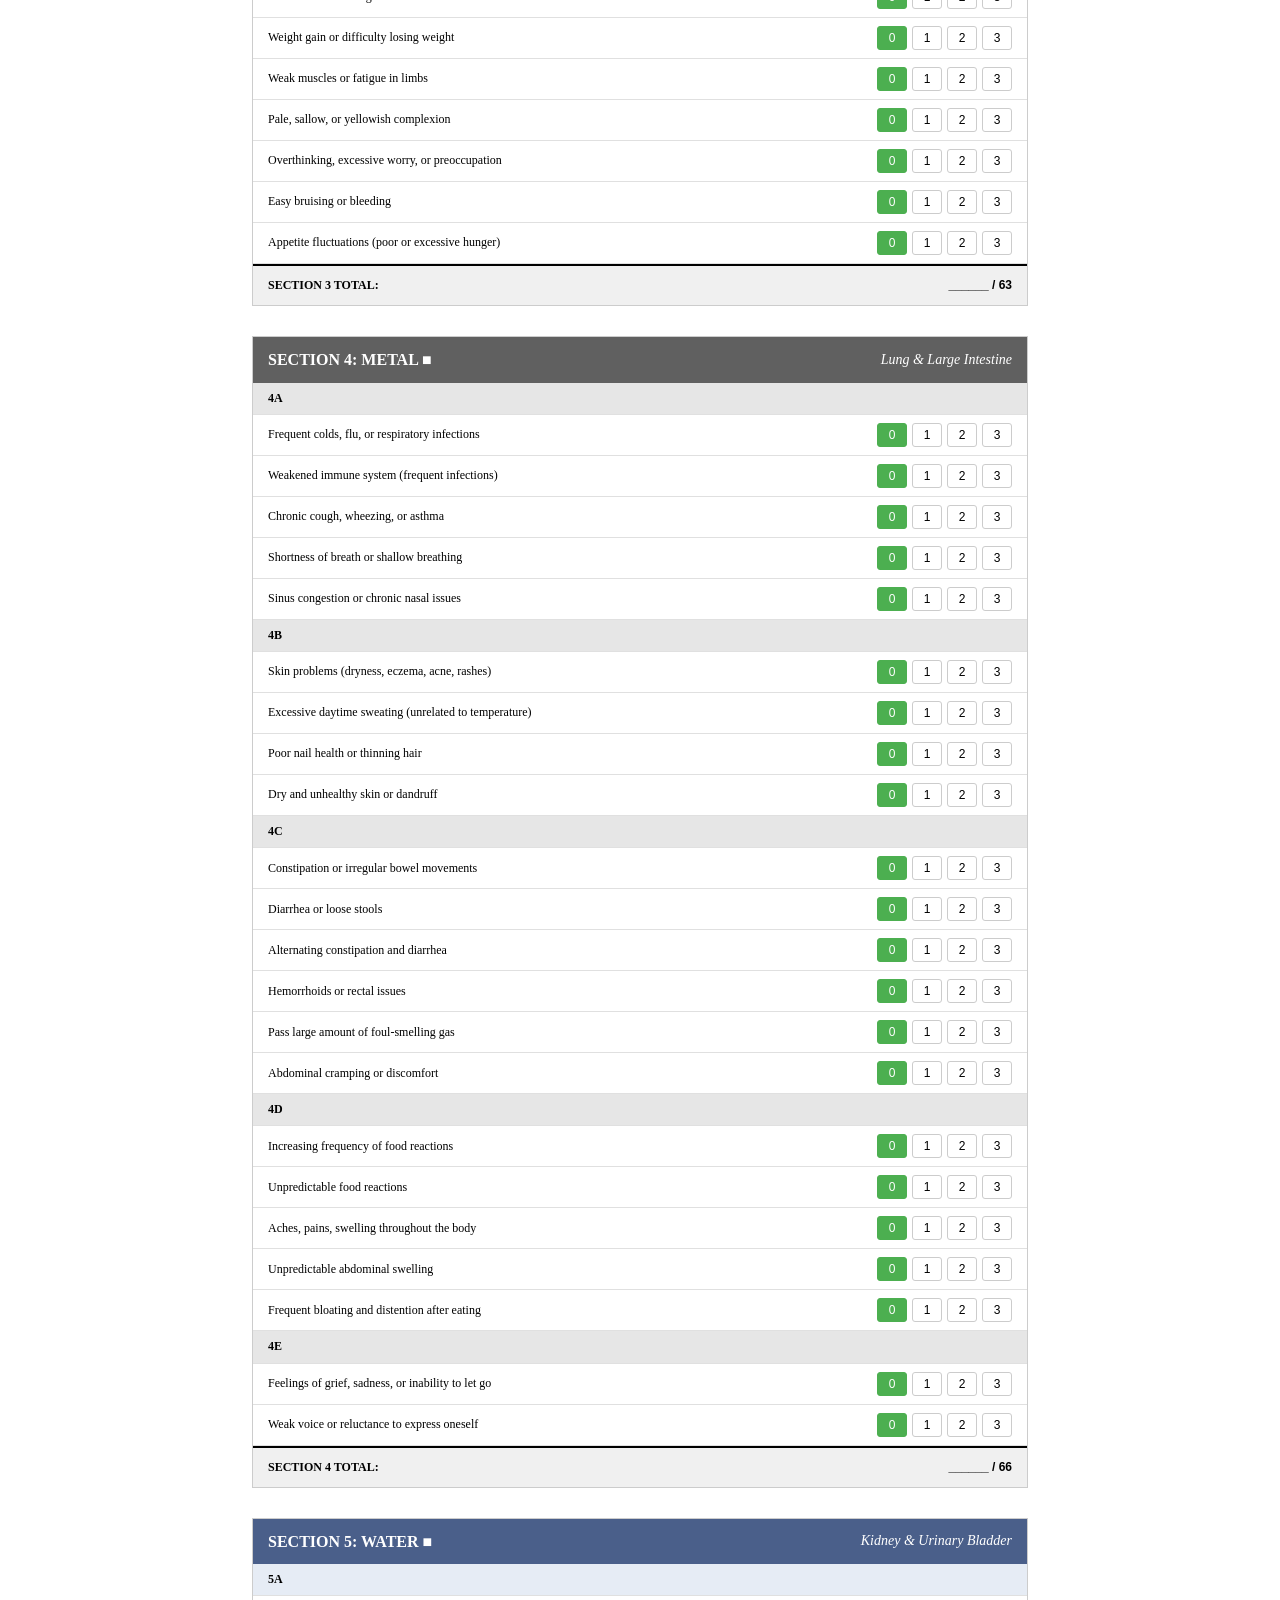
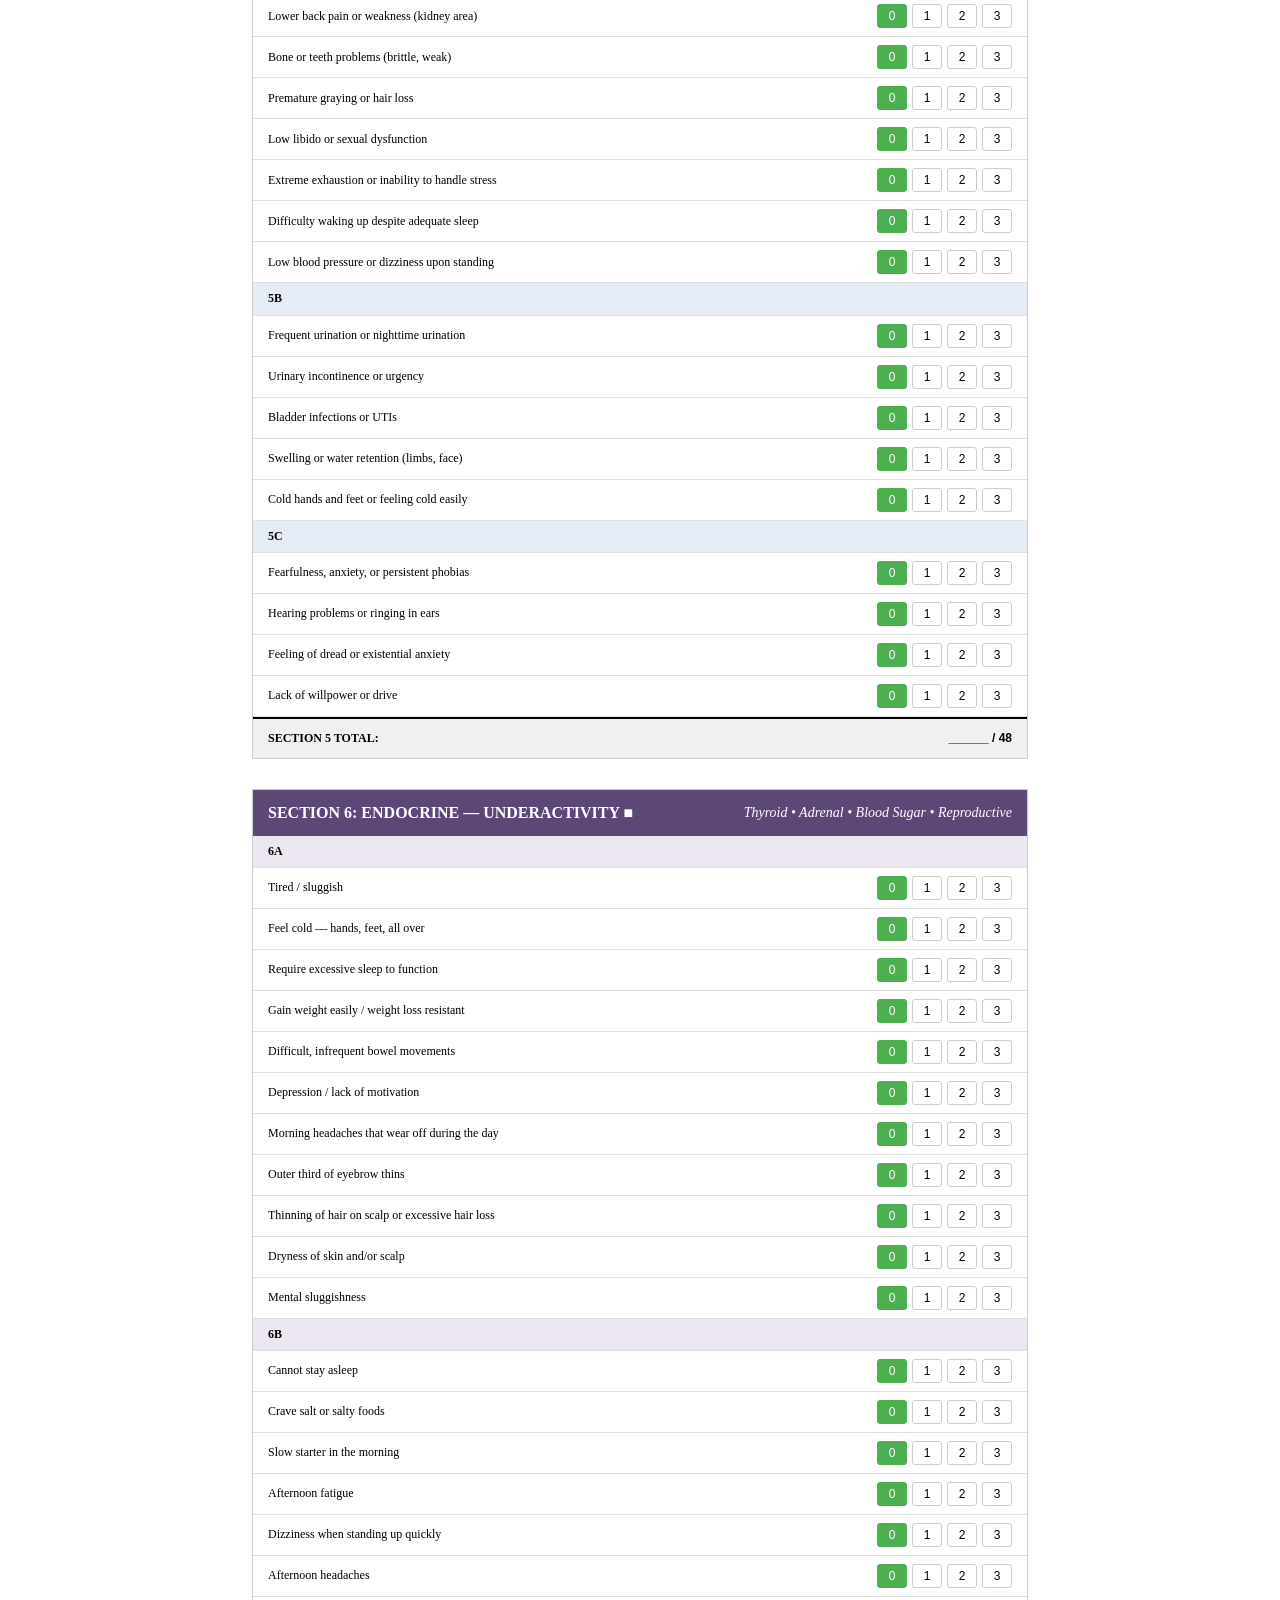
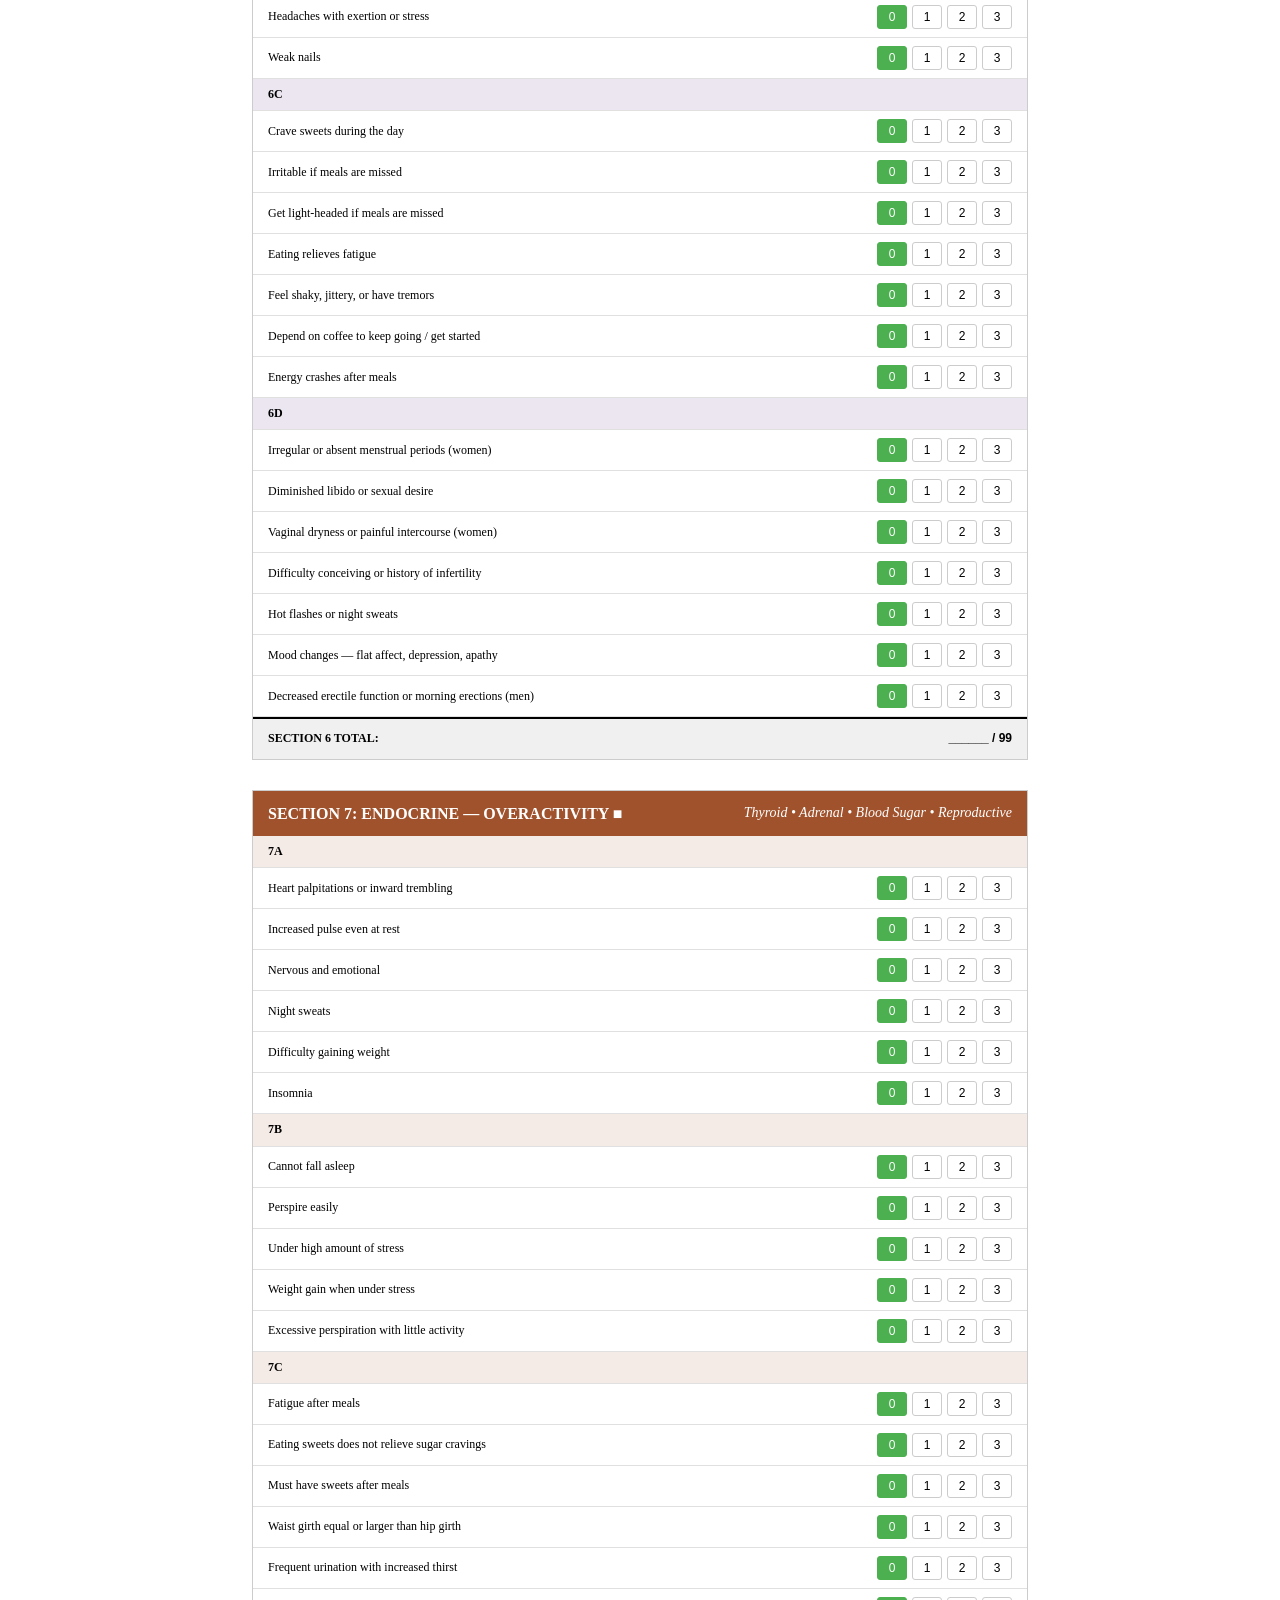
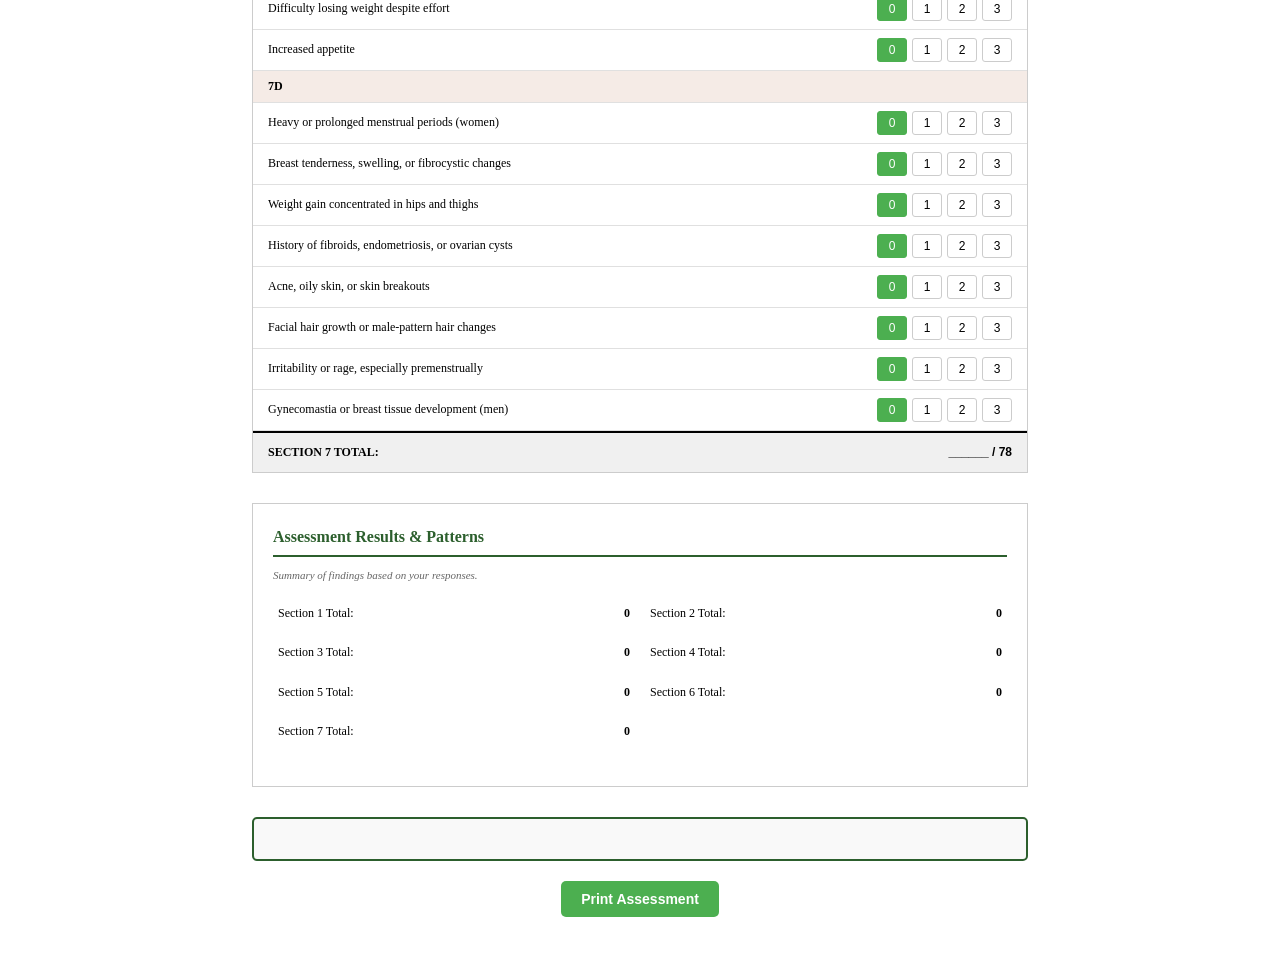
==== commit 9a37aeef: "Update assessment form: remove Pattern Analysis section, add subsection subtitles, and implement ite" ====
--- a/index.html
+++ b/index.html
@@ -3,107 +3,126 @@
 <head>
     <meta charset="UTF-8">
     <meta name="viewport" content="width=device-width, initial-scale=1.0">
-    <title>TCM Metabolic Assessment - 5 Element Theory</title>
+    <title>5 Element Health Assessment</title>
     <link rel="stylesheet" href="css/styles.css">
 </head>
 <body>
-<!-- PAGE 1 HEADER -->
-<div class="header" style="text-align: center; margin-bottom: 10px;">
-    <h1 style="font-size: 14px; color: #2c5f2d; margin: 0;">Metabolic Assessment Questionnaire</h1>
-    <p style="font-size: 10px; color: #555; margin: 5px 0;">Comprehensive Symptom Evaluation Form</p>
+<!-- HEADER -->
+<div class="header">
+    <h1>5 Element Health Assessment</h1>
+    <p class="subtitle">Comprehensive Symptom Evaluation Form</p>
+    <p class="clinic-info">Marc Pierson Ryan, LAc • Yo San University Teaching Clinic</p>
 </div>
 
 <!-- PATIENT INFO SECTION -->
-<div class="patient-info" style="display: grid; grid-template-columns: 1fr 1fr; gap: 5px; margin-bottom: 10px; font-size: 10px;">
-    <div style="font-size: 10px;">
-        <label style="display: block; font-weight: bold; margin-bottom: 3px;">Patient Name:</label>
-        <input type="text" name="patient_name" style="width: 100%; padding: 3px; border: 1px solid #ccc; border-radius: 3px;">
+<div class="patient-info-section">
+    <div class="patient-name-row">
+        <label>Patient Name:</label>
+        <input type="text" name="patient_name" class="patient-name-input" placeholder="Enter patient name">
     </div>
-    <div style="font-size: 10px;">
-        <label style="display: block; font-weight: bold; margin-bottom: 3px;">Date:</label>
-        <input type="date" name="date" style="width: 100%; padding: 3px; border: 1px solid #ccc; border-radius: 3px;">
+    <div class="patient-details-row">
+        <div class="info-group">
+            <label>Age:</label>
+            <input type="text" name="age" class="small-input" placeholder="">
+        </div>
+        <div class="info-group">
+            <label>Sex:</label>
+            <input type="text" name="sex" class="small-input" placeholder="">
+        </div>
+        <div class="info-group">
+            <label>Date:</label>
+            <input type="date" name="date" class="date-input">
+        </div>
     </div>
-    <div style="font-size: 10px;">
-        <label style="display: block; font-weight: bold; margin-bottom: 3px;">Age:</label>
-        <input type="text" name="age" style="width: 100%; padding: 3px; border: 1px solid #ccc; border-radius: 3px;">
-    </div>
-    <div style="font-size: 10px;">
-        <label style="display: block; font-weight: bold; margin-bottom: 3px;">Sex:</label>
-        <input type="text" name="sex" style="width: 100%; padding: 3px; border: 1px solid #ccc; border-radius: 3px;">
-    </div>
-    <div style="font-size: 10px;">
-        <label style="display: block; font-weight: bold; margin-bottom: 3px;">Patient Email:</label>
-        <input type="text" name="patient_email" style="width: 100%; padding: 3px; border: 1px solid #ccc; border-radius: 3px;">
-    </div>
-    <div style="font-size: 10px;">
-        <label style="display: block; font-weight: bold; margin-bottom: 3px;">Practitioner:</label>
-        <input type="text" name="practitioner" style="width: 100%; padding: 3px; border: 1px solid #ccc; border-radius: 3px;">
+</div>
+
+<!-- TOP 5 HEALTH CONCERNS -->
+<div class="health-concerns-section">
+    <p class="concerns-title">Please list your top 5 health concerns (in order of importance):</p>
+    <div class="concerns-list">
+        <div class="concern-item">
+            <span class="concern-number">1.</span>
+            <input type="text" name="concern_1" placeholder="">
+        </div>
+        <div class="concern-item">
+            <span class="concern-number">2.</span>
+            <input type="text" name="concern_2" placeholder="">
+        </div>
+        <div class="concern-item">
+            <span class="concern-number">3.</span>
+            <input type="text" name="concern_3" placeholder="">
+        </div>
+        <div class="concern-item">
+            <span class="concern-number">4.</span>
+            <input type="text" name="concern_4" placeholder="">
+        </div>
+        <div class="concern-item">
+            <span class="concern-number">5.</span>
+            <input type="text" name="concern_5" placeholder="">
+        </div>
     </div>
 </div>
 
 <!-- SCORING GUIDE -->
-<div class="scoring-guide" style="background: #e8f4e8; padding: 5px; margin-bottom: 10px; border-left: 4px solid #2c5f2d; font-size: 10px;">
-    <strong style="display: block; margin-bottom: 5px; color: #2c5f2d;">Scoring Instructions:</strong>
-    <p style="margin: 0;">
-        Rate each symptom on a scale of 0-3 based on frequency and severity:<br>
-        <strong>0</strong> = Never or almost never experience<br>
-        <strong>1</strong> = Occasionally experience, mild intensity (1-2 times per month)<br>
-        <strong>2</strong> = Frequently experience, moderate intensity (1-2 times per week)<br>
-        <strong>3</strong> = Constantly or almost constantly experience, severe intensity (daily or almost daily)
-    </p>
+<div class="scoring-guide">
+    <strong>How to Score:</strong> Rate each symptom based on your experience: 
+    <strong>0</strong> = Never • <strong>1</strong> = Occasionally, mild (1-2x/month) • 
+    <strong>2</strong> = Frequently, moderate (1-2x/week) • 
+    <strong>3</strong> = Constantly, severe (daily or almost daily)
 </div>
 
 <div id="symptom-sections"></div>
 
 <!-- RESULTS SECTION -->
-<div class="imbalance-section" style="margin-bottom: 10px; padding: 5px;">
-    <h3 style="font-size: 12px; margin-bottom: 5px; color: #2c5f2d;">Assessment Results & Patterns</h3>
-    <p style="font-size: 10px; margin-bottom: 10px; font-style: italic;">
-        Summary of findings based on your responses.
-    </p>
+<div class="results-section">
+    <h3>Assessment Results & Patterns</h3>
+    <p class="results-subtitle">Summary of findings based on your responses.</p>
 
-    <div class="imbalance-grid" style="display: grid; grid-template-columns: 1fr 1fr; gap: 8px; font-size: 10px;">
-        <div class="imbalance-item" style="display: flex; align-items: center; gap: 5px;">
+    <div class="results-grid">
+        <div class="result-item">
             <span>Section 1 Total:</span>
-            <span id="imbalance-wood-total" style="font-weight: bold;">0</span>
+            <span id="imbalance-wood-total" class="result-value">0</span>
         </div>
-        <div class="imbalance-item" style="display: flex; align-items: center; gap: 5px;">
+        <div class="result-item">
             <span>Section 2 Total:</span>
-            <span id="imbalance-fire-total" style="font-weight: bold;">0</span>
+            <span id="imbalance-fire-total" class="result-value">0</span>
         </div>
-        <div class="imbalance-item" style="display: flex; align-items: center; gap: 5px;">
+        <div class="result-item">
             <span>Section 3 Total:</span>
-            <span id="imbalance-earth-total" style="font-weight: bold;">0</span>
+            <span id="imbalance-earth-total" class="result-value">0</span>
         </div>
-        <div class="imbalance-item" style="display: flex; align-items: center; gap: 5px;">
+        <div class="result-item">
             <span>Section 4 Total:</span>
-            <span id="imbalance-metal-total" style="font-weight: bold;">0</span>
+            <span id="imbalance-metal-total" class="result-value">0</span>
         </div>
-        <div class="imbalance-item" style="display: flex; align-items: center; gap: 5px;">
+        <div class="result-item">
             <span>Section 5 Total:</span>
-            <span id="imbalance-water-total" style="font-weight: bold;">0</span>
+            <span id="imbalance-water-total" class="result-value">0</span>
         </div>
-    </div>
-
-    <div class="results-summary" style="margin-top: 10px;">
-        <h3 style="font-size: 12px; margin-bottom: 5px; color: #2c5f2d;">Pattern Analysis</h3>
-        <ul id="five-element-summary" style="font-size: 10px; line-height: 1.4; padding-left: 15px;">
-            <!-- Interaction results will populate here -->
-        </ul>
-    </div>
-
-    <div class="notes-section" style="margin-top: 10px; font-size: 10px;">
-        <label style="font-weight: bold; margin-bottom: 3px;">Clinical Notes & Treatment Recommendations:</label>
-        <textarea name="clinical_notes" placeholder="Discuss patterns and treatment strategies..." style="width: 100%; height: 50px; padding: 5px; border: 1px solid #ccc; border-radius: 3px; resize: vertical;"></textarea>
+        <div class="result-item">
+            <span>Section 6 Total:</span>
+            <span id="imbalance-endocrineUnder-total" class="result-value">0</span>
+        </div>
+        <div class="result-item">
+            <span>Section 7 Total:</span>
+            <span id="imbalance-endocrineOver-total" class="result-value">0</span>
+        </div>
     </div>
 </div>
 
+<!-- PRACTITIONER RECOMMENDATIONS SECTION -->
+<div id="practitioner-recommendations" class="practitioner-recommendations">
+    <!-- Diagnostic recommendations will be generated here -->
+</div>
+
 <!-- Print Button -->
-<button class="print-button" onclick="printDocument()" style="margin-top: 10px; padding: 8px 12px; background-color: #4caf50; border: none; border-radius: 4px; font-size: 12px; color: white; cursor: pointer;">
+<button class="print-button" onclick="printDocument()">
     Print Assessment
 </button>
 
+<!-- Load Scripts -->
 <script src="data/symptoms.js"></script>
+<script src="data/diagnostic-logic.js"></script>
 <script src="js/calculations.js"></script>
 </body>
 </html>
--- a/css/styles.css
+++ b/css/styles.css
@@ -1,100 +1,734 @@
-@media print {
-    /* General Settings */
-    body {
-        margin: 0.1in;
-        padding: 0;
-        font-size: 10px;
-        line-height: 1.1;
-    }
-
-    .header {
-        text-align: center;
-        margin-bottom: 5px;
-        font-size: 12px;
-        border: none;
-    }
-
-    h1, h3 {
-        font-size: 14px;
-    }
-
-    .patient-info, .scoring-guide, .element-section, .imbalance-section {
-        margin: 0;
-        padding: 5px;
-        border: none;
-        background: none;
-    }
-
-    .element-section {
-        page-break-inside: avoid;
-        page-break-after: auto;
-        margin-bottom: 10px;
-    }
-
-    table {
-        width: 100%;
-        border-collapse: collapse;
-    }
-
-    tr, td {
-        padding: 2px;
-        font-size: 10px;
-    }
-
-    td.symptom-name {
-        width: 60%;
-    }
-
-    td.symptom-score {
-        width: 40%;
-        text-align: center;
-    }
-
-    .page-break {
-        page-break-after: always;
-    }
-
-    .print-button, .footer {
-        display: none;
-    }
-
-    .element-section {
-        height: auto;
-        overflow: hidden;
-    }
+/* Reset and Base Styles */
+* {
+    margin: 0;
+    padding: 0;
+    box-sizing: border-box;
 }
 
 body {
-    font-family: 'Arial', sans-serif;
-    line-height: 1.4;
+    font-family: 'Times New Roman', Times, serif;
+    line-height: 1.6;
     max-width: 8.5in;
     margin: 0 auto;
     padding: 20px;
-    background-color: #f9f9f9;
-}
-
+    background-color: #ffffff;
+    color: #000;
+}
+
+/* Header Styles */
 .header {
     text-align: center;
     margin-bottom: 20px;
+    border-bottom: 3px solid #000;
+    padding-bottom: 10px;
+}
+
+.header h1 {
+    font-size: 24px;
+    font-weight: bold;
+    margin-bottom: 5px;
+    color: #000;
+}
+
+.subtitle {
+    font-size: 14px;
+    font-style: italic;
+    margin-bottom: 5px;
+    color: #666;
+}
+
+.clinic-info {
+    font-size: 11px;
+    color: #888;
+}
+
+/* Patient Info Section */
+.patient-info-section {
+    margin-bottom: 20px;
+    border-bottom: 2px solid #000;
+    padding-bottom: 15px;
+}
+
+.patient-name-row {
+    display: flex;
+    align-items: center;
+    margin-bottom: 10px;
+}
+
+.patient-name-row label {
+    font-weight: bold;
+    margin-right: 10px;
+    min-width: 120px;
+    font-size: 12px;
+}
+
+.patient-name-input {
+    flex: 1;
+    border: none;
+    border-bottom: 1px solid #000;
+    padding: 4px 5px;
+    font-size: 12px;
+    font-family: 'Times New Roman', Times, serif;
+    background-color: transparent;
+}
+
+.patient-name-input:focus {
+    outline: none;
+    border-bottom: 2px solid #4a7c59;
+}
+
+.patient-details-row {
+    display: flex;
+    gap: 40px;
+    align-items: center;
+}
+
+.info-group {
+    display: flex;
+    align-items: center;
+}
+
+.info-group label {
+    font-weight: bold;
+    margin-right: 10px;
+    font-size: 12px;
+}
+
+.small-input {
+    width: 100px;
+    border: none;
+    border-bottom: 1px solid #000;
+    padding: 4px 5px;
+    font-size: 12px;
+    font-family: 'Times New Roman', Times, serif;
+    background-color: transparent;
+}
+
+.small-input:focus {
+    outline: none;
+    border-bottom: 2px solid #4a7c59;
+}
+
+.date-input {
+    width: 150px;
+    border: none;
+    border-bottom: 1px solid #000;
+    padding: 4px 5px;
+    font-size: 12px;
+    font-family: 'Times New Roman', Times, serif;
+    background-color: transparent;
+}
+
+.date-input:focus {
+    outline: none;
+    border-bottom: 2px solid #4a7c59;
+}
+
+/* Health Concerns Section */
+.health-concerns-section {
+    margin-bottom: 20px;
+}
+
+.concerns-title {
+    font-weight: bold;
+    margin-bottom: 10px;
+    font-size: 12px;
+}
+
+.concerns-list {
+    display: flex;
+    flex-direction: column;
+    gap: 8px;
+}
+
+.concern-item {
+    display: flex;
+    align-items: center;
+    font-size: 12px;
+}
+
+.concern-number {
+    min-width: 20px;
+    font-weight: bold;
+}
+
+.concern-item input {
+    flex: 1;
+    border: none;
+    border-bottom: 1px solid #000;
+    margin-left: 10px;
+    padding: 4px 5px;
+    font-size: 12px;
+    font-family: 'Times New Roman', Times, serif;
+    background-color: transparent;
+}
+
+.concern-item input:focus {
+    outline: none;
+    border-bottom: 2px solid #4a7c59;
+}
+
+/* Scoring Guide */
+.scoring-guide {
+    background: #f0f0f0;
+    border: 1px solid #999;
+    padding: 12px 15px;
+    margin-bottom: 20px;
+    font-size: 11px;
+    line-height: 1.6;
+}
+
+/* Element Section Styles */
+.element-section {
+    margin-bottom: 30px;
+    page-break-inside: avoid;
+    border: 1px solid #ccc;
+}
+
+.element-header {
+    background-color: #4a7c59;
+    color: white;
+    padding: 10px 15px;
+    font-weight: bold;
+    font-size: 16px;
+    display: flex;
+    justify-content: space-between;
+    align-items: center;
+}
+
+.element-header .section-title {
+    font-weight: bold;
+}
+
+.element-header .section-subtitle {
+    font-style: italic;
+    font-size: 14px;
+    font-weight: normal;
+}
+
+.wood-header { background: #4a6b4a; }
+.fire-header { background: #a85050; }
+.earth-header { background: #b8944a; }
+.metal-header { background: #606060; }
+.water-header { background: #4a5f8a; }
+.endocrineUnder-header { background: #5d4777; }
+.endocrineOver-header { background: #a0522d; }
+
+.element-description {
+    padding: 8px 15px;
+    background: #f9f9f9;
+    font-size: 11px;
+    font-style: italic;
+    border-bottom: 1px solid #ddd;
+}
+
+/* Symptoms Table */
+.symptoms-table {
+    width: 100%;
+    border-collapse: collapse;
+}
+
+.symptoms-table tr {
+    border-bottom: 1px solid #e0e0e0;
+}
+
+.symptoms-table td {
+    padding: 8px 15px;
+    font-size: 12px;
+}
+
+.symptom-name {
+    width: 70%;
+}
+
+.symptom-score {
+    width: 30%;
+    text-align: right;
+}
+
+/* Subsection Header - Default */
+.subsection-row {
+    background-color: #e8f4e8;
+}
+
+.subsection-header-cell {
+    padding: 6px 15px !important;
+    font-weight: bold;
+    font-size: 12px;
+    color: #000;
+    background-color: #e8f4e8;
+    text-align: left;
+}
+
+/* Subsection colors for Wood section */
+.wood-header ~ table .subsection-row {
+    background-color: #e8f4e8;
+}
+
+.wood-header ~ table .subsection-header-cell {
+    background-color: #e8f4e8;
+}
+
+/* Subsection colors for Fire section */
+.fire-header ~ table .subsection-row {
+    background-color: #f5e6e6;
+}
+
+.fire-header ~ table .subsection-header-cell {
+    background-color: #f5e6e6;
+}
+
+/* Subsection colors for Earth section */
+.earth-header ~ table .subsection-row {
+    background-color: #f5f0e6;
+}
+
+.earth-header ~ table .subsection-header-cell {
+    background-color: #f5f0e6;
+}
+
+/* Subsection colors for Metal section */
+.metal-header ~ table .subsection-row {
+    background-color: #e6e6e6;
+}
+
+.metal-header ~ table .subsection-header-cell {
+    background-color: #e6e6e6;
+}
+
+/* Subsection colors for Water section */
+.water-header ~ table .subsection-row {
+    background-color: #e6ecf5;
+}
+
+.water-header ~ table .subsection-header-cell {
+    background-color: #e6ecf5;
+}
+
+/* Subsection colors for Endocrine Underactivity section */
+.endocrineUnder-header ~ table .subsection-row {
+    background-color: #ebe6f0;
+}
+
+.endocrineUnder-header ~ table .subsection-header-cell {
+    background-color: #ebe6f0;
+}
+
+/* Subsection colors for Endocrine Overactivity section */
+.endocrineOver-header ~ table .subsection-row {
+    background-color: #f5ebe6;
+}
+
+.endocrineOver-header ~ table .subsection-header-cell {
+    background-color: #f5ebe6;
+}
+
+/* Button Group */
+.button-group {
+    display: inline-flex;
+    gap: 5px;
+}
+
+.button-group button {
+    padding: 4px 10px;
+    border: 1px solid #ccc;
+    background-color: #fff;
+    cursor: pointer;
+    border-radius: 3px;
+    font-size: 12px;
+    min-width: 30px;
+    transition: all 0.2s ease;
+}
+
+.button-group button.active {
+    background-color: #4caf50;
+    color: white;
+    border-color: #4caf50;
+}
+
+.button-group button:hover {
+    background-color: #f0f0f0;
+}
+
+.button-group button.active:hover {
+    background-color: #45a049;
+}
+
+/* Total Row */
+.total-row {
+    display: flex;
+    justify-content: space-between;
+    padding: 10px 15px;
+    background-color: #f0f0f0;
+    font-weight: bold;
+    border-top: 2px solid #000;
+    font-size: 12px;
+}
+
+.total-row input {
+    background: transparent;
+    border: none;
+    font-weight: bold;
+    text-align: right;
+    width: 150px;
+    font-size: 12px;
+}
+
+/* Results Section */
+.results-section {
+    margin-top: 30px;
+    background: white;
+    padding: 20px;
+    border: 1px solid #ccc;
+}
+
+.results-section h3 {
+    color: #2c5f2d;
+    font-size: 16px;
+    border-bottom: 2px solid #2c5f2d;
+    padding-bottom: 5px;
+    margin-bottom: 10px;
+}
+
+.results-subtitle {
+    font-size: 11px;
+    font-style: italic;
+    margin-bottom: 15px;
+    color: #666;
+}
+
+.results-grid {
+    display: grid;
+    grid-template-columns: 1fr 1fr;
+    gap: 10px;
+    margin-bottom: 20px;
+}
+
+.result-item {
+    display: flex;
+    justify-content: space-between;
+    padding: 5px;
+    font-size: 12px;
+}
+
+.result-value {
+    font-weight: bold;
+}
+
+.pattern-analysis {
+    margin-top: 20px;
+}
+
+.pattern-analysis h3 {
+    font-size: 14px;
+    margin-bottom: 10px;
+}
+
+.pattern-analysis ul {
+    padding-left: 20px;
+    font-size: 11px;
+    line-height: 1.6;
+}
+
+.notes-section {
+    margin-top: 20px;
+}
+
+.notes-section label {
+    display: block;
+    font-weight: bold;
+    margin-bottom: 5px;
+    font-size: 12px;
+}
+
+.notes-section textarea {
+    width: 100%;
+    height: 100px;
+    padding: 8px;
+    border: 1px solid #ccc;
+    border-radius: 3px;
+    font-size: 11px;
+    font-family: 'Times New Roman', Times, serif;
+    resize: vertical;
+    background-color: #fff;
+}
+
+.notes-section textarea:focus {
+    outline: none;
+    border-color: #4a7c59;
+}
+
+/* Practitioner Recommendations Section */
+.practitioner-recommendations {
+    margin-top: 30px;
+    background: #f9f9f9;
+    padding: 20px;
+    border: 2px solid #2c5f2d;
+    border-radius: 5px;
+}
+
+.practitioner-recommendations h3 {
+    color: #2c5f2d;
+    font-size: 18px;
     border-bottom: 3px solid #2c5f2d;
-    padding-bottom: 15px;
-}
-
-.header h1 {
+    padding-bottom: 8px;
+    margin-bottom: 15px;
+}
+
+.practitioner-recommendations h4 {
+    color: #2c5f2d;
+    font-size: 14px;
+    margin-top: 20px;
+    margin-bottom: 10px;
+    border-bottom: 1px solid #ccc;
+    padding-bottom: 5px;
+}
+
+.practitioner-recommendations h5 {
+    color: #4a6b4a;
+    font-size: 13px;
+    margin-top: 15px;
+    margin-bottom: 8px;
+}
+
+/* Subsection Analysis */
+.subsection-analysis {
+    margin-bottom: 25px;
+}
+
+.section-analysis {
+    margin-bottom: 20px;
+}
+
+.analysis-table {
+    width: 100%;
+    border-collapse: collapse;
+    margin-top: 10px;
+    font-size: 11px;
+}
+
+.analysis-table thead {
+    background-color: #2c5f2d;
+    color: white;
+}
+
+.analysis-table th {
+    padding: 8px;
+    text-align: left;
+    font-weight: bold;
+    border: 1px solid #ddd;
+}
+
+.analysis-table td {
+    padding: 8px;
+    border: 1px solid #ddd;
+}
+
+.analysis-table tbody tr:nth-child(even) {
+    background-color: #f5f5f5;
+}
+
+.analysis-table tbody tr:hover {
+    background-color: #e8f4e8;
+}
+
+/* Category color coding */
+.category-mild {
+    background-color: #fff3cd !important;
+}
+
+.category-moderate {
+    background-color: #ffd89b !important;
+}
+
+.category-severe {
+    background-color: #ffb3b3 !important;
+}
+
+/* TCM Patterns */
+.tcm-patterns {
+    margin-bottom: 25px;
+}
+
+.tcm-patterns ul {
+    list-style-type: none;
+    padding-left: 0;
+}
+
+.tcm-patterns li {
+    padding: 8px;
+    margin-bottom: 5px;
+    background-color: #e8f4e8;
+    border-left: 4px solid #4a6b4a;
+    font-size: 11px;
+}
+
+/* Endocrine Square */
+.endocrine-square {
+    margin-bottom: 25px;
+}
+
+.square-finding {
+    padding: 12px;
+    margin-bottom: 10px;
+    background-color: #ebe6f0;
+    border-left: 4px solid #5d4777;
+    font-size: 11px;
+    line-height: 1.6;
+}
+
+.square-finding strong {
+    color: #5d4777;
+    font-size: 12px;
+}
+
+/* Clinical Patterns */
+.clinical-patterns {
+    margin-bottom: 25px;
+}
+
+.clinical-pattern {
+    padding: 12px;
+    margin-bottom: 10px;
+    background-color: #f5f0e6;
+    border-left: 4px solid #b8944a;
+    font-size: 11px;
+    line-height: 1.6;
+}
+
+.clinical-pattern strong {
+    color: #b8944a;
+    font-size: 12px;
+}
+
+/* Recommended Tests */
+.recommended-tests {
+    margin-bottom: 25px;
+    padding: 15px;
+    background-color: white;
+    border: 1px solid #ccc;
+    border-radius: 5px;
+}
+
+.recommended-tests ul {
+    list-style-type: disc;
+    padding-left: 25px;
+    margin-top: 10px;
+}
+
+.recommended-tests li {
+    padding: 5px 0;
+    font-size: 11px;
+}
+
+/* Subsection Test Groups */
+.subsection-test-group {
+    margin-bottom: 25px;
+    padding: 15px;
+    background-color: #f9f9f9;
+    border: 1px solid #ddd;
+    border-radius: 5px;
+}
+
+.subsection-test-header {
+    color: #2c5f2d;
+    font-size: 13px;
+    margin-bottom: 12px;
+    padding-bottom: 8px;
+    border-bottom: 2px solid #4a7c59;
+}
+
+.key-labs-section {
+    margin-bottom: 15px;
+    padding: 10px;
+    background-color: #e8f4e8;
+    border-left: 3px solid #4a7c59;
+    border-radius: 3px;
+}
+
+.test-panels-section {
+    padding: 10px;
+    background-color: white;
+    border-left: 3px solid #2c5f2d;
+    border-radius: 3px;
+}
+
+.labs-label {
+    font-size: 11px;
+    font-weight: bold;
+    color: #2c5f2d;
+    margin-bottom: 5px;
+}
+
+.labs-content {
+    font-size: 11px;
+    color: #333;
+    line-height: 1.6;
     margin: 0;
+}
+
+.subsection-subtotal {
+    font-size: 11px;
+    text-align: right;
+    margin-top: 10px;
+    padding-top: 8px;
+    border-top: 1px solid #ddd;
     color: #2c5f2d;
-    font-size: 24px;
-}
-
-.header p {
-    margin: 5px 0;
-    color: #555;
-    font-size: 12px;
-}
-
+}
+
+/* Test list with prices */
+.test-list-with-prices {
+    list-style: none;
+    padding-left: 0;
+    margin-top: 10px;
+}
+
+.test-list-with-prices li {
+    display: flex;
+    justify-content: space-between;
+    align-items: center;
+    padding: 10px 12px;
+    margin-bottom: 5px;
+    background-color: #f9f9f9;
+    border-left: 3px solid #4a7c59;
+    font-size: 11px;
+    transition: background-color 0.2s ease;
+}
+
+.test-list-with-prices li:hover {
+    background-color: #e8f4e8;
+}
+
+.test-name {
+    flex: 1;
+    font-weight: normal;
+    color: #333;
+}
+
+.test-price {
+    font-weight: bold;
+    color: #2c5f2d;
+    margin-left: 15px;
+    white-space: nowrap;
+    font-size: 12px;
+}
+
+.total-cost {
+    margin-top: 15px;
+    padding: 12px;
+    background-color: #e8f4e8;
+    border: 2px solid #2c5f2d;
+    border-radius: 5px;
+    text-align: center;
+    font-size: 14px;
+    color: #2c5f2d;
+}
+
+/* Print Button */
 .print-button {
-    margin: 20px 0;
-    padding: 10px 15px;
+    margin: 20px auto;
+    display: block;
+    padding: 10px 20px;
     background-color: #4caf50;
     border: none;
     border-radius: 5px;
@@ -102,216 +736,184 @@
     cursor: pointer;
     font-size: 14px;
     font-weight: bold;
-    display: block;
+    transition: background-color 0.3s ease;
 }
 
 .print-button:hover {
-    background-color: #43a047;
-}
-
-.button-group button {
-    padding: 5px 10px;
-    margin-right: 5px;
-    border: 1px solid #ddd;
-    background-color: #f7f7f7;
-    cursor: pointer;
-    border-radius: 4px;
-}
-
-.button-group button.active {
-    background-color: #4caf50;
-    color: white;
-    border-color: #4caf50;
-}
-
-.patient-info {
-    display: grid;
-    grid-template-columns: 1fr 1fr;
-    gap: 15px;
-    margin-bottom: 20px;
-    background: white;
-    padding: 15px;
-    border-radius: 5px;
-    box-shadow: 0 1px 3px rgba(0,0,0,0.1);
-}
-
-.patient-info label {
-    display: block;
-    font-weight: bold;
-    margin-bottom: 3px;
-    font-size: 11px;
-    color: #333;
-}
-
-.patient-info input {
-    width: 100%;
-    padding: 5px;
-    border: 1px solid #ccc;
-    border-radius: 3px;
-    font-size: 11px;
-}
-
-.scoring-guide {
-    background: #e8f4e8;
-    padding: 10px;
-    margin-bottom: 15px;
-    border-left: 4px solid #2c5f2d;
+    background-color: #45a049;
+}
+
+/* Print Styles */
+@media print {
+    body {
+        margin: 0.25in;
+        padding: 0;
+        font-size: 10pt;
+    }
+
+    .print-button {
+        display: none;
+    }
+
+    .element-section {
+        page-break-inside: avoid;
+    }
+
+    .subsection-row {
+        -webkit-print-color-adjust: exact;
+        print-color-adjust: exact;
+    }
+
+    .subsection-header-cell {
+        -webkit-print-color-adjust: exact;
+        print-color-adjust: exact;
+    }
+
+    .element-header {
+        -webkit-print-color-adjust: exact;
+        print-color-adjust: exact;
+    }
+
+    /* Preserve subsection colors when printing */
+    .wood-header ~ table .subsection-row,
+    .wood-header ~ table .subsection-header-cell {
+        background-color: #e8f4e8 !important;
+    }
+
+    .fire-header ~ table .subsection-row,
+    .fire-header ~ table .subsection-header-cell {
+        background-color: #f5e6e6 !important;
+    }
+
+    .earth-header ~ table .subsection-row,
+    .earth-header ~ table .subsection-header-cell {
+        background-color: #f5f0e6 !important;
+    }
+
+    .metal-header ~ table .subsection-row,
+    .metal-header ~ table .subsection-header-cell {
+        background-color: #e6e6e6 !important;
+    }
+
+    .water-header ~ table .subsection-row,
+    .water-header ~ table .subsection-header-cell {
+        background-color: #e6ecf5 !important;
+    }
+
+    .endocrineUnder-header ~ table .subsection-row,
+    .endocrineUnder-header ~ table .subsection-header-cell {
+        background-color: #ebe6f0 !important;
+    }
+
+    .endocrineOver-header ~ table .subsection-row,
+    .endocrineOver-header ~ table .subsection-header-cell {
+        background-color: #f5ebe6 !important;
+    }
+
+    /* Preserve practitioner recommendations styling */
+    .practitioner-recommendations {
+        page-break-before: always;
+        -webkit-print-color-adjust: exact;
+        print-color-adjust: exact;
+    }
+
+    .analysis-table thead {
+        background-color: #2c5f2d !important;
+        color: white !important;
+        -webkit-print-color-adjust: exact;
+        print-color-adjust: exact;
+    }
+
+    .category-mild {
+        background-color: #fff3cd !important;
+        -webkit-print-color-adjust: exact;
+        print-color-adjust: exact;
+    }
+
+    .category-moderate {
+        background-color: #ffd89b !important;
+        -webkit-print-color-adjust: exact;
+        print-color-adjust: exact;
+    }
+
+    .category-severe {
+        background-color: #ffb3b3 !important;
+        -webkit-print-color-adjust: exact;
+        print-color-adjust: exact;
+    }
+
+    .square-finding {
+        background-color: #ebe6f0 !important;
+        -webkit-print-color-adjust: exact;
+        print-color-adjust: exact;
+    }
+
+    .clinical-pattern {
+        background-color: #f5f0e6 !important;
+        -webkit-print-color-adjust: exact;
+        print-color-adjust: exact;
+    }
+
+    .total-cost {
+        background-color: #e8f4e8 !important;
+        -webkit-print-color-adjust: exact;
+        print-color-adjust: exact;
+    }
+
+    .test-list-with-prices li {
+        background-color: #f9f9f9 !important;
+        -webkit-print-color-adjust: exact;
+        print-color-adjust: exact;
+    }
+
+    .key-labs-section {
+        background-color: #e8f4e8 !important;
+        -webkit-print-color-adjust: exact;
+        print-color-adjust: exact;
+    }
+
+    .test-panels-section {
+        background-color: white !important;
+        -webkit-print-color-adjust: exact;
+        print-color-adjust: exact;
+    }
+
+    .subsection-test-group {
+        background-color: #f9f9f9 !important;
+        page-break-inside: avoid;
+        -webkit-print-color-adjust: exact;
+        print-color-adjust: exact;
+    }
+
+    /* Print input values, not input boxes */
+    input, textarea {
+        border: none !important;
+        background: transparent !important;
+    }
+
+    .subsection-subtitle {
     font-size: 10px;
-}
-
-.scoring-guide strong {
-    display: block;
-    margin-bottom: 5px;
+    font-weight: normal;
+    color: #666;
+    font-style: italic;
+}
+
+.subsection-status {
+    font-size: 11px;
+    font-weight: normal;
     color: #2c5f2d;
 }
 
-.element-section {
-    margin-bottom: 20px;
-    background: white;
-    border-radius: 5px;
-    box-shadow: 0 1px 3px rgba(0,0,0,0.1);
-    overflow: hidden;
-}
-
-.element-header {
-    padding: 10px 15px;
-    color: white;
-    font-weight: bold;
-    font-size: 14px;
-}
-
-.wood-header { background: #4a7c59; }
-.fire-header { background: #d64545; }
-.earth-header { background: #c49b44; }
-.metal-header { background: #9a9a9a; }
-.water-header { background: #3b5998; }
-
-.element-description {
-    padding: 10px 15px;
-    background: #f7f7f7;
+.subsection-subtitle {
     font-size: 10px;
+    font-weight: normal;
+    color: #666;
     font-style: italic;
-    border-bottom: 1px solid #e0e0e0;
-}
-
-.symptoms-table {
-    width: 100%;
-    border-collapse: collapse;
-}
-
-.symptoms-table tr {
-    border-bottom: 1px solid #e0e0e0;
-}
-
-.symptoms-table tr:last-child {
-    border-bottom: none;
-}
-
-.symptoms-table td {
-    padding: 8px 15px;
-    font-size: 11px;
-}
-
-.symptom-name {
-    width: 75%;
-}
-
-.symptom-score {
-    width: 25%;
-    text-align: center;
-}
-
-.symptom-score input {
-    width: 40px;
-    padding: 4px;
-    text-align: center;
-    border: 1px solid #ccc;
-    border-radius: 3px;
-    font-size: 11px;
-}
-
-.total-row {
-    background: #f0f0f0;
-    font-weight: bold;
-}
-
-.total-row td {
-    padding: 10px 15px;
-}
-
-.imbalance-section {
-    margin-top: 20px;
-    background: white;
-    padding: 15px;
-    border-radius: 5px;
-    box-shadow: 0 1px 3px rgba(0,0,0,0.1);
-}
-
-.imbalance-section h3 {
-    margin-top: 0;
+}
+
+.subsection-status {
+    font-size: 11px;
+    font-weight: normal;
     color: #2c5f2d;
-    font-size: 14px;
-    border-bottom: 2px solid #2c5f2d;
-    padding-bottom: 5px;
-}
-
-.imbalance-grid {
-    display: grid;
-    grid-template-columns: 1fr 1fr;
-    gap: 10px;
-    margin-top: 10px;
-}
-
-.imbalance-item {
-    display: flex;
-    align-items: center;
-    font-size: 11px;
-}
-
-.imbalance-item input[type="checkbox"] {
-    margin-right: 8px;
-}
-
-.notes-section {
-    margin-top: 15px;
-}
-
-.notes-section label {
-    display: block;
-    font-weight: bold;
-    margin-bottom: 5px;
-    font-size: 11px;
-}
-
-.notes-section textarea {
-    width: 100%;
-    height: 60px;
-    padding: 8px;
-    border: 1px solid #ccc;
-    border-radius: 3px;
-    font-size: 11px;
-    font-family: Arial, sans-serif;
-    resize: vertical;
-}
-
-.page-break {
-    margin: 30px 0;
-}
-
-.footer {
-    text-align: center;
-    margin-top: 20px;
-    padding-top: 10px;
-    border-top: 2px solid #2c5f2d;
-    font-size: 9px;
-    color: #666;
-}
-
-.subsection-header {
-    background: #e8f4e8;
-    padding: 8px 15px;
-    font-weight: bold;
-    font-size: 12px;
-    color: #2c5f2d;
-    border-top: 2px solid #2c5f2d;
+}
 }
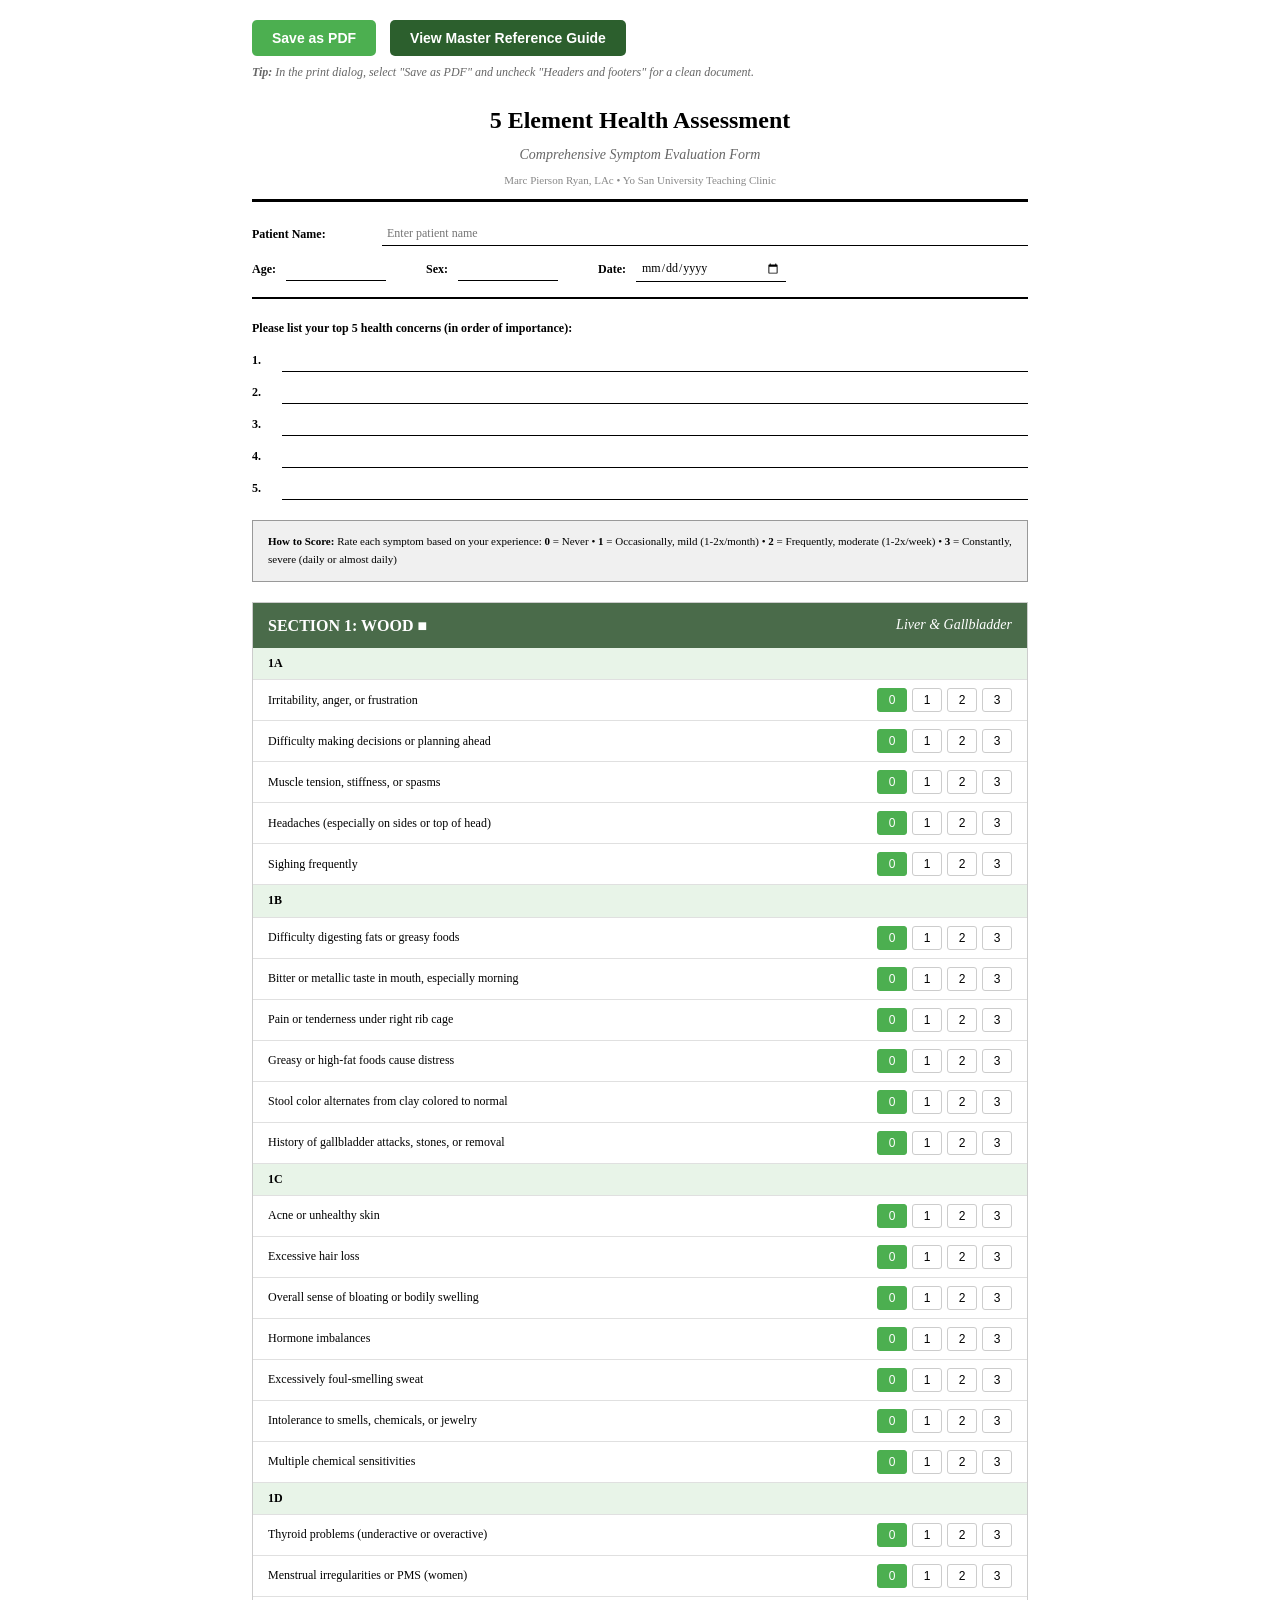
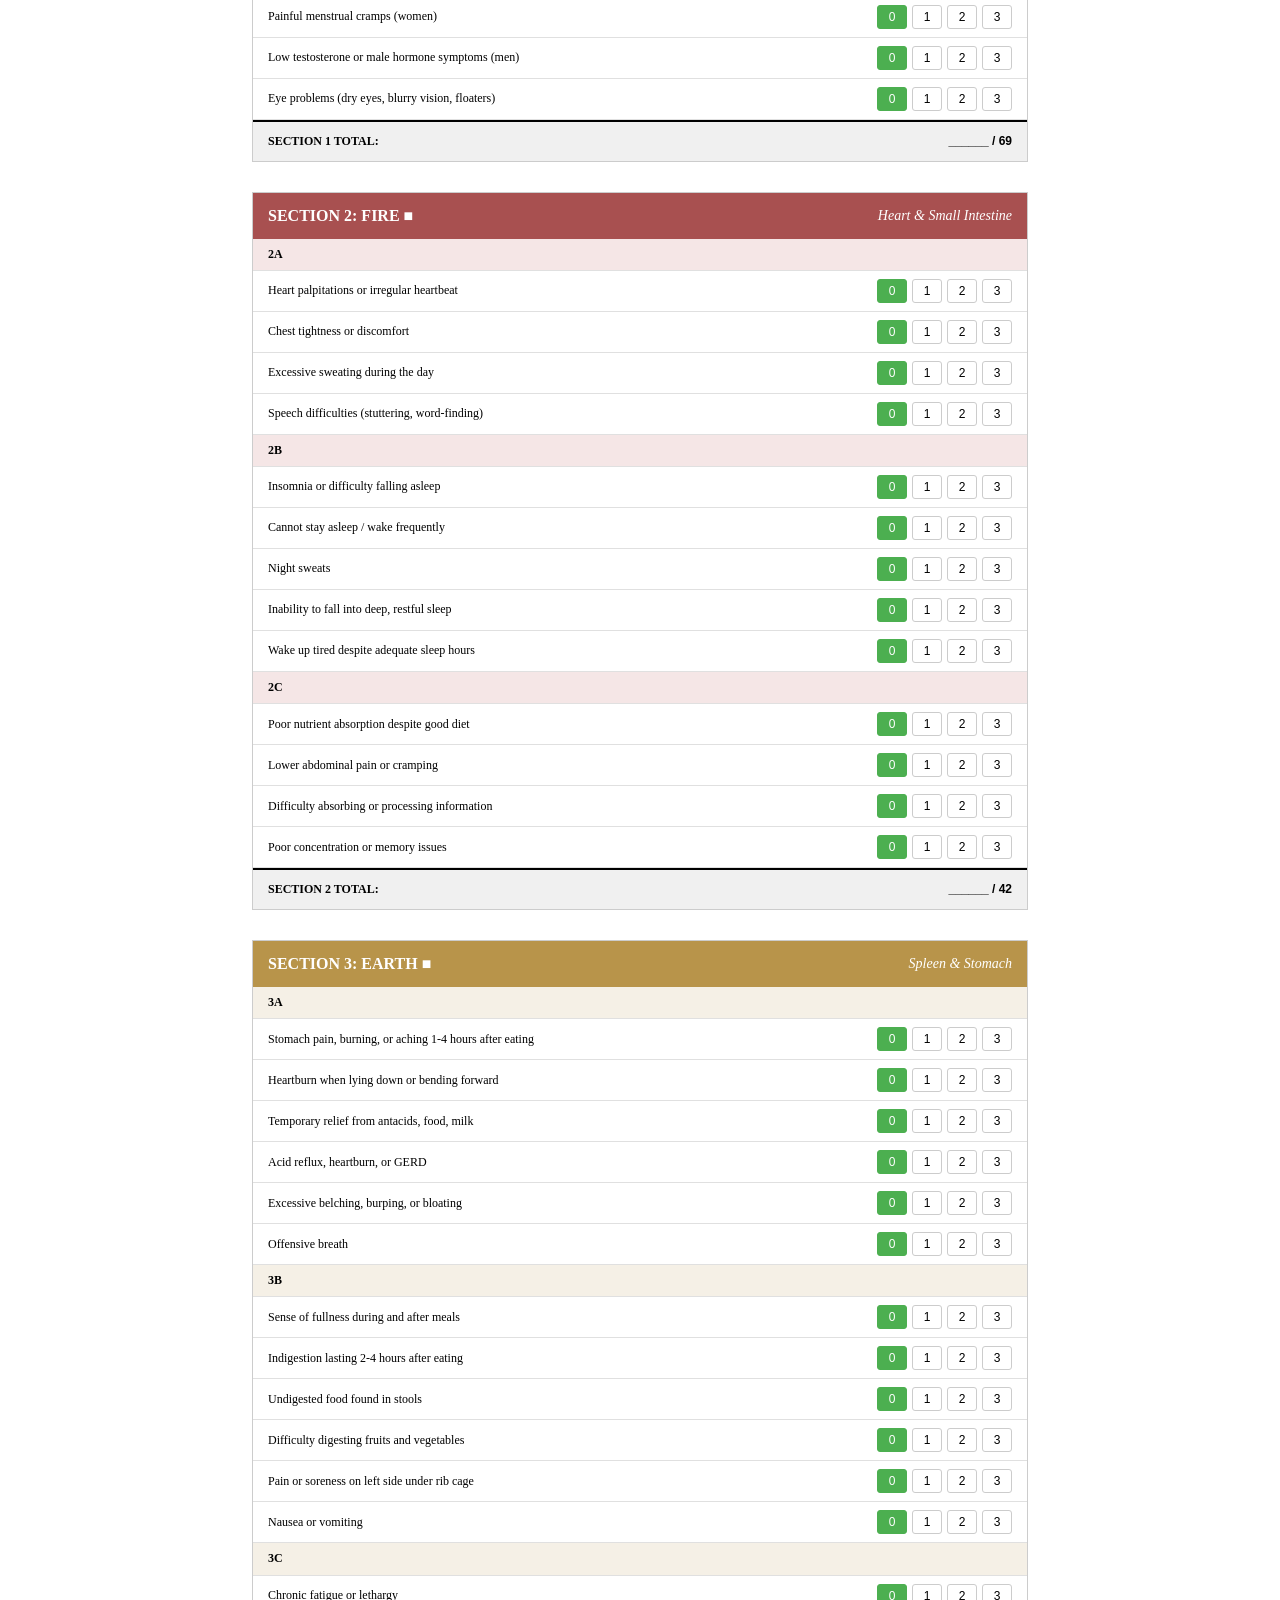
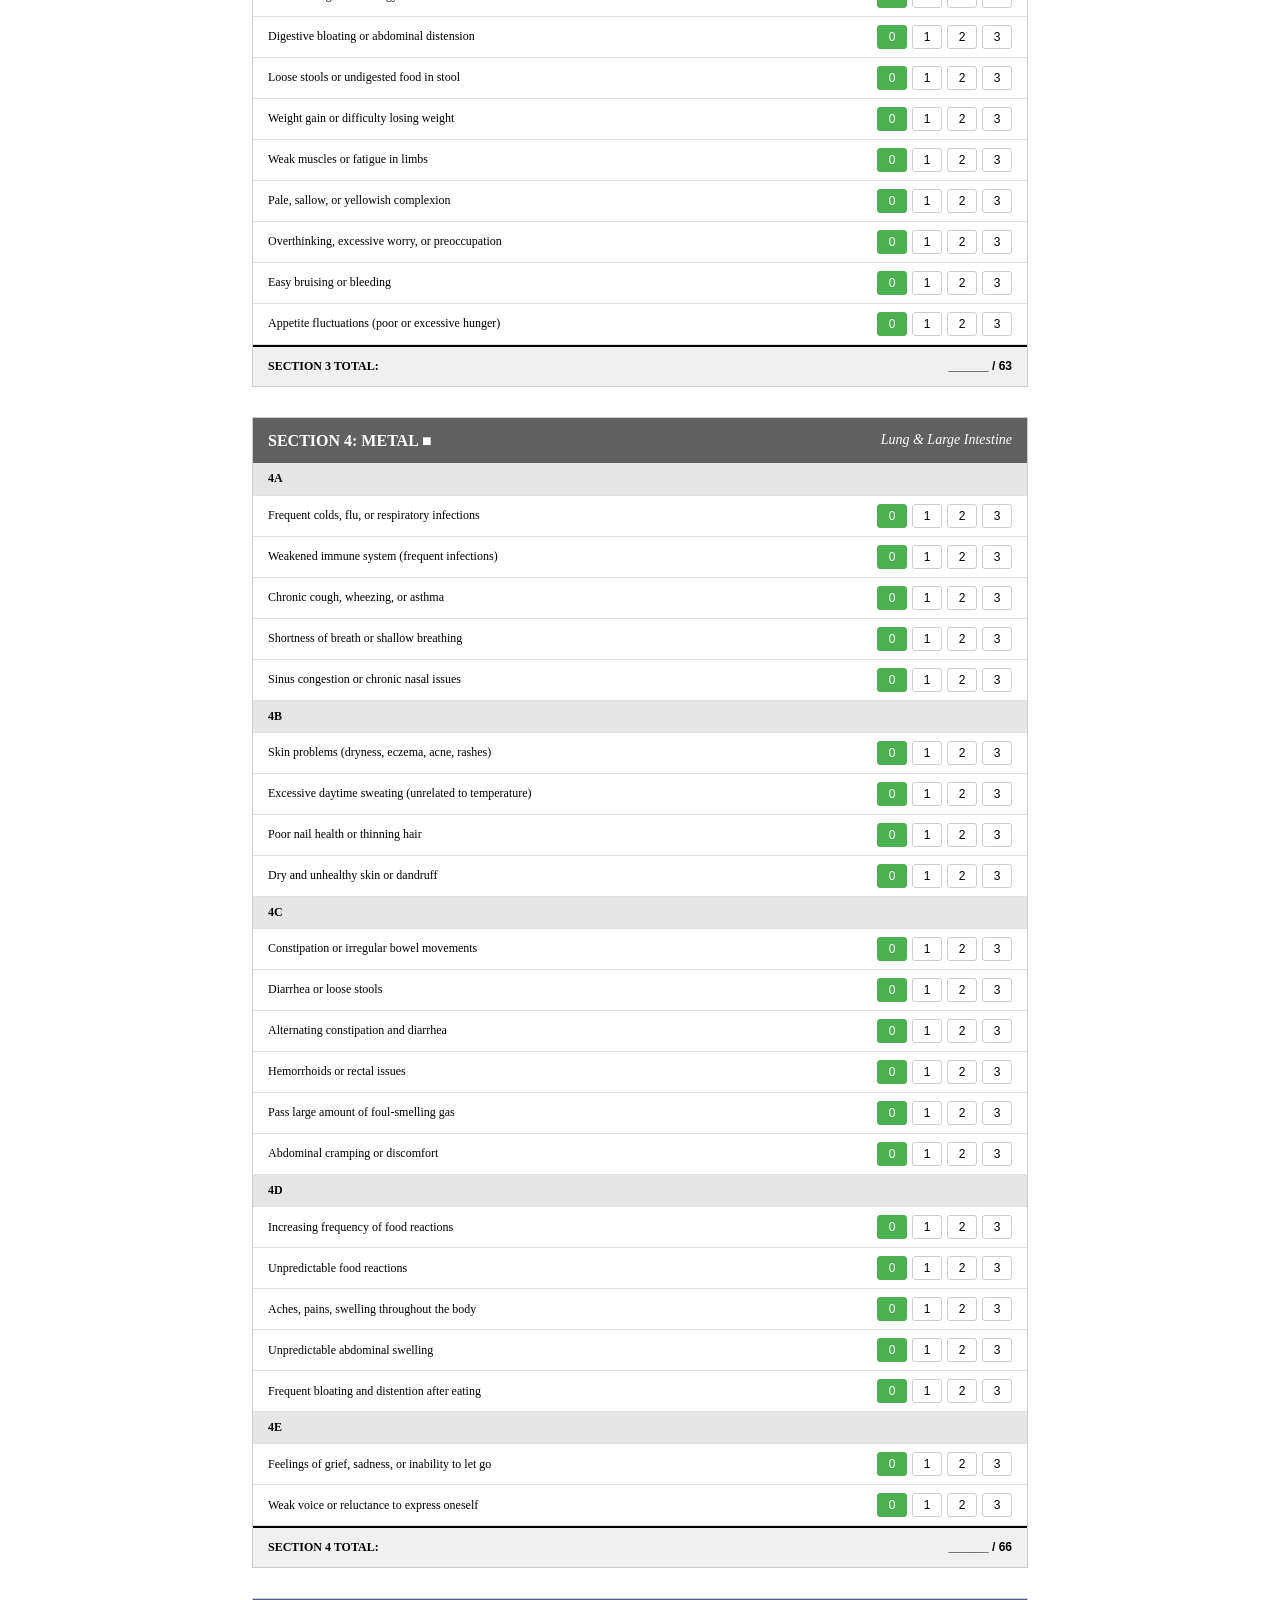
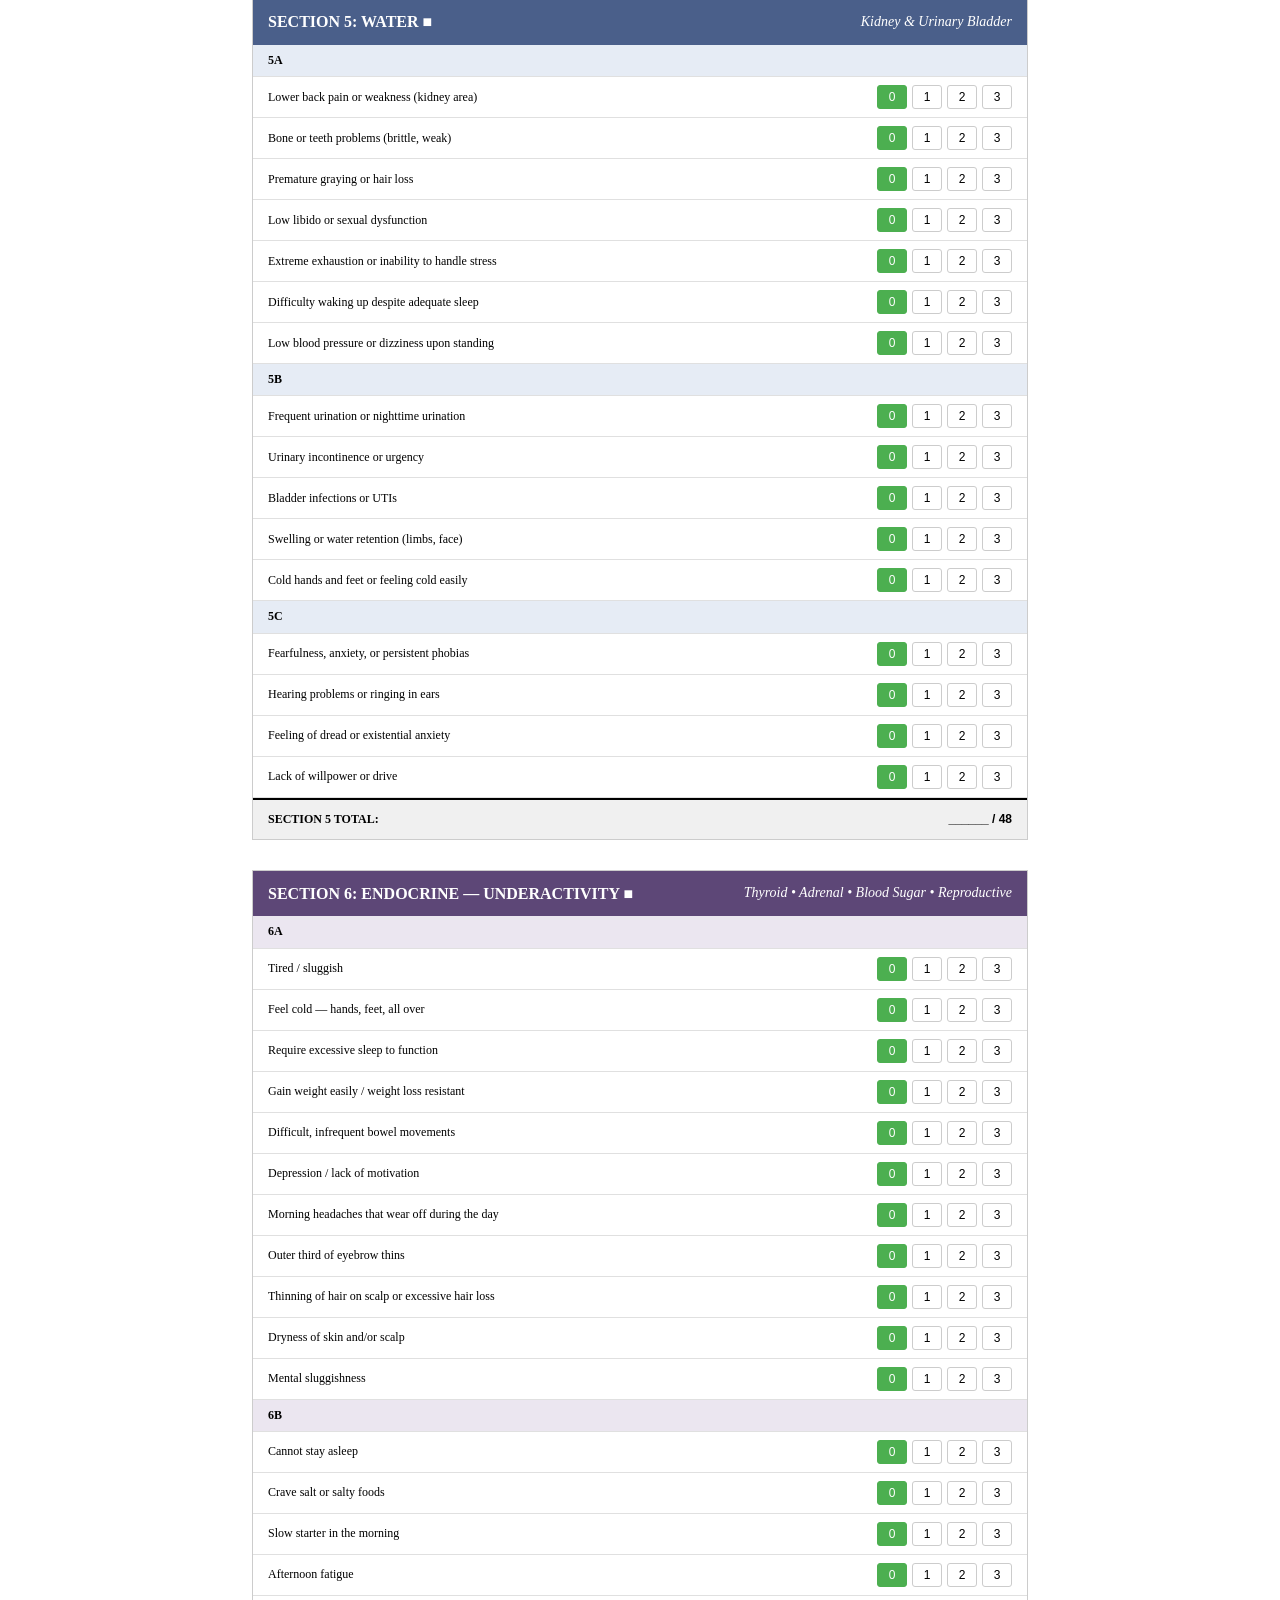
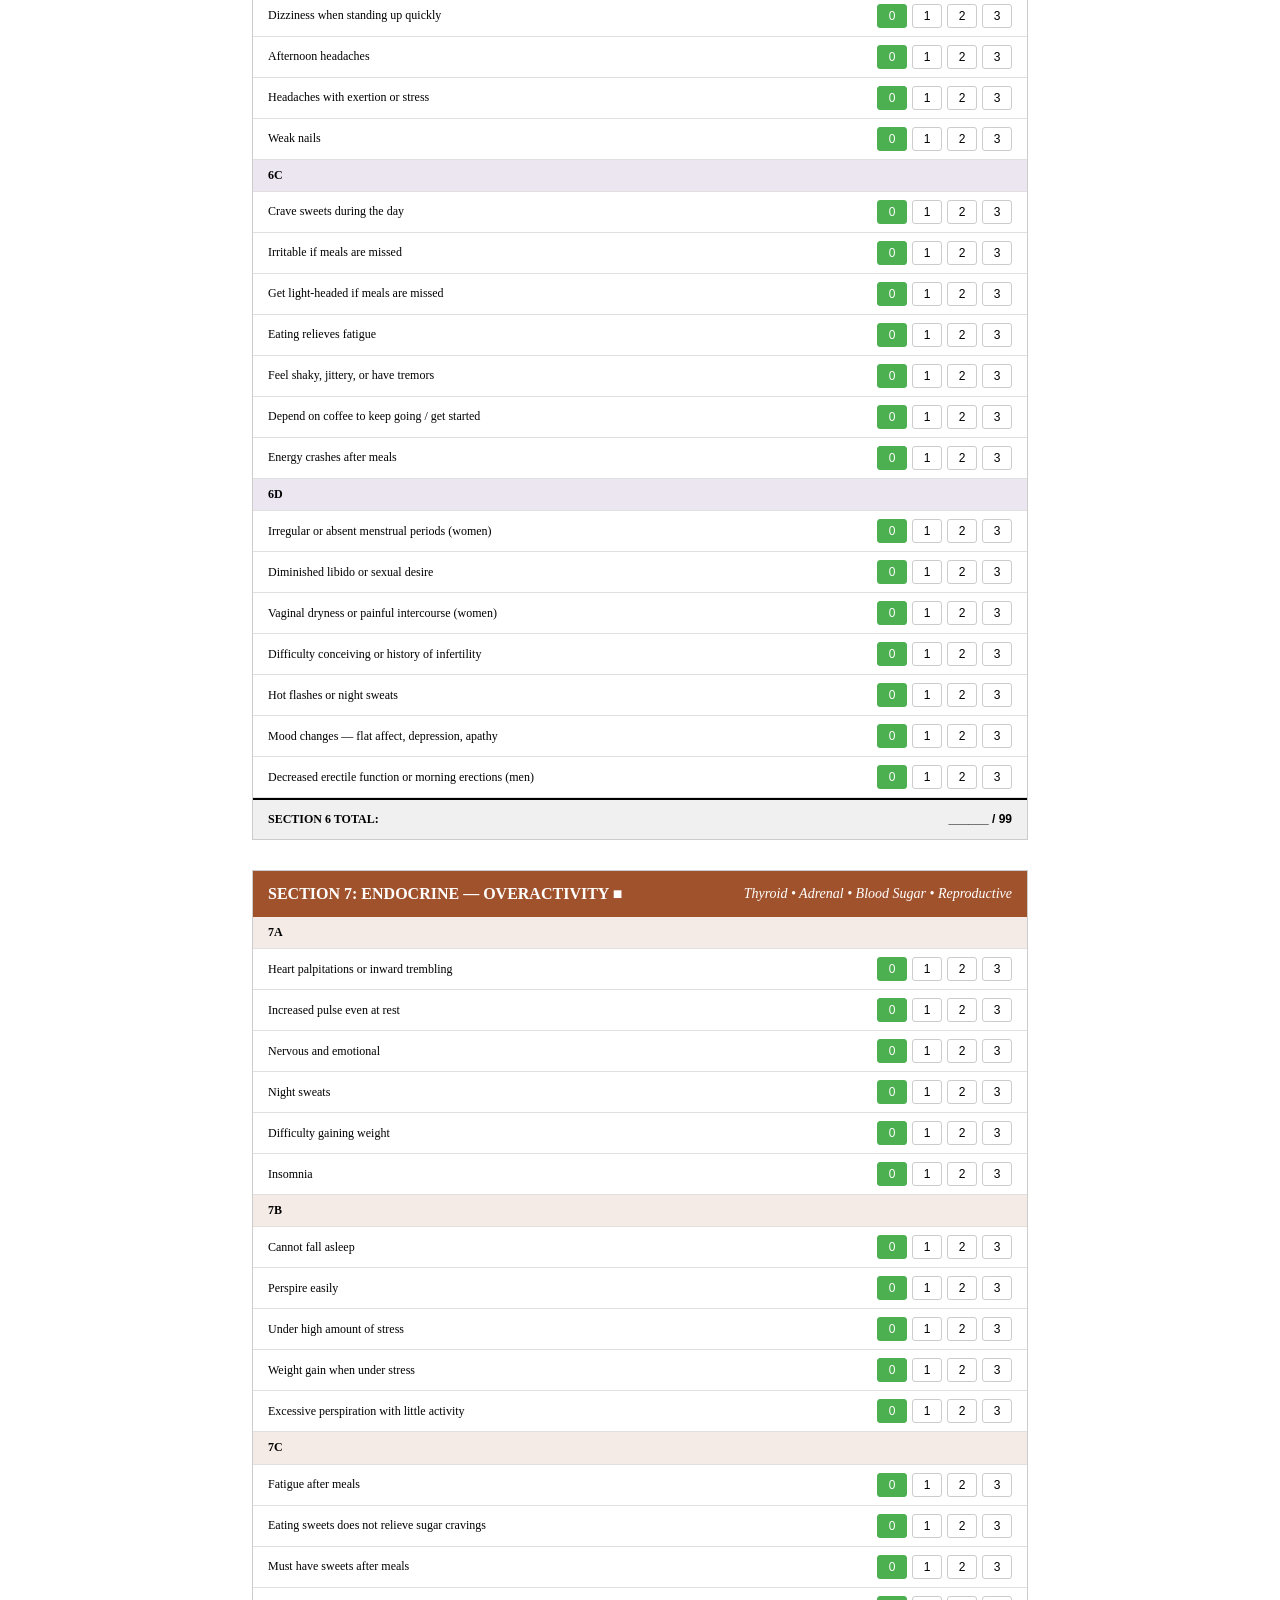
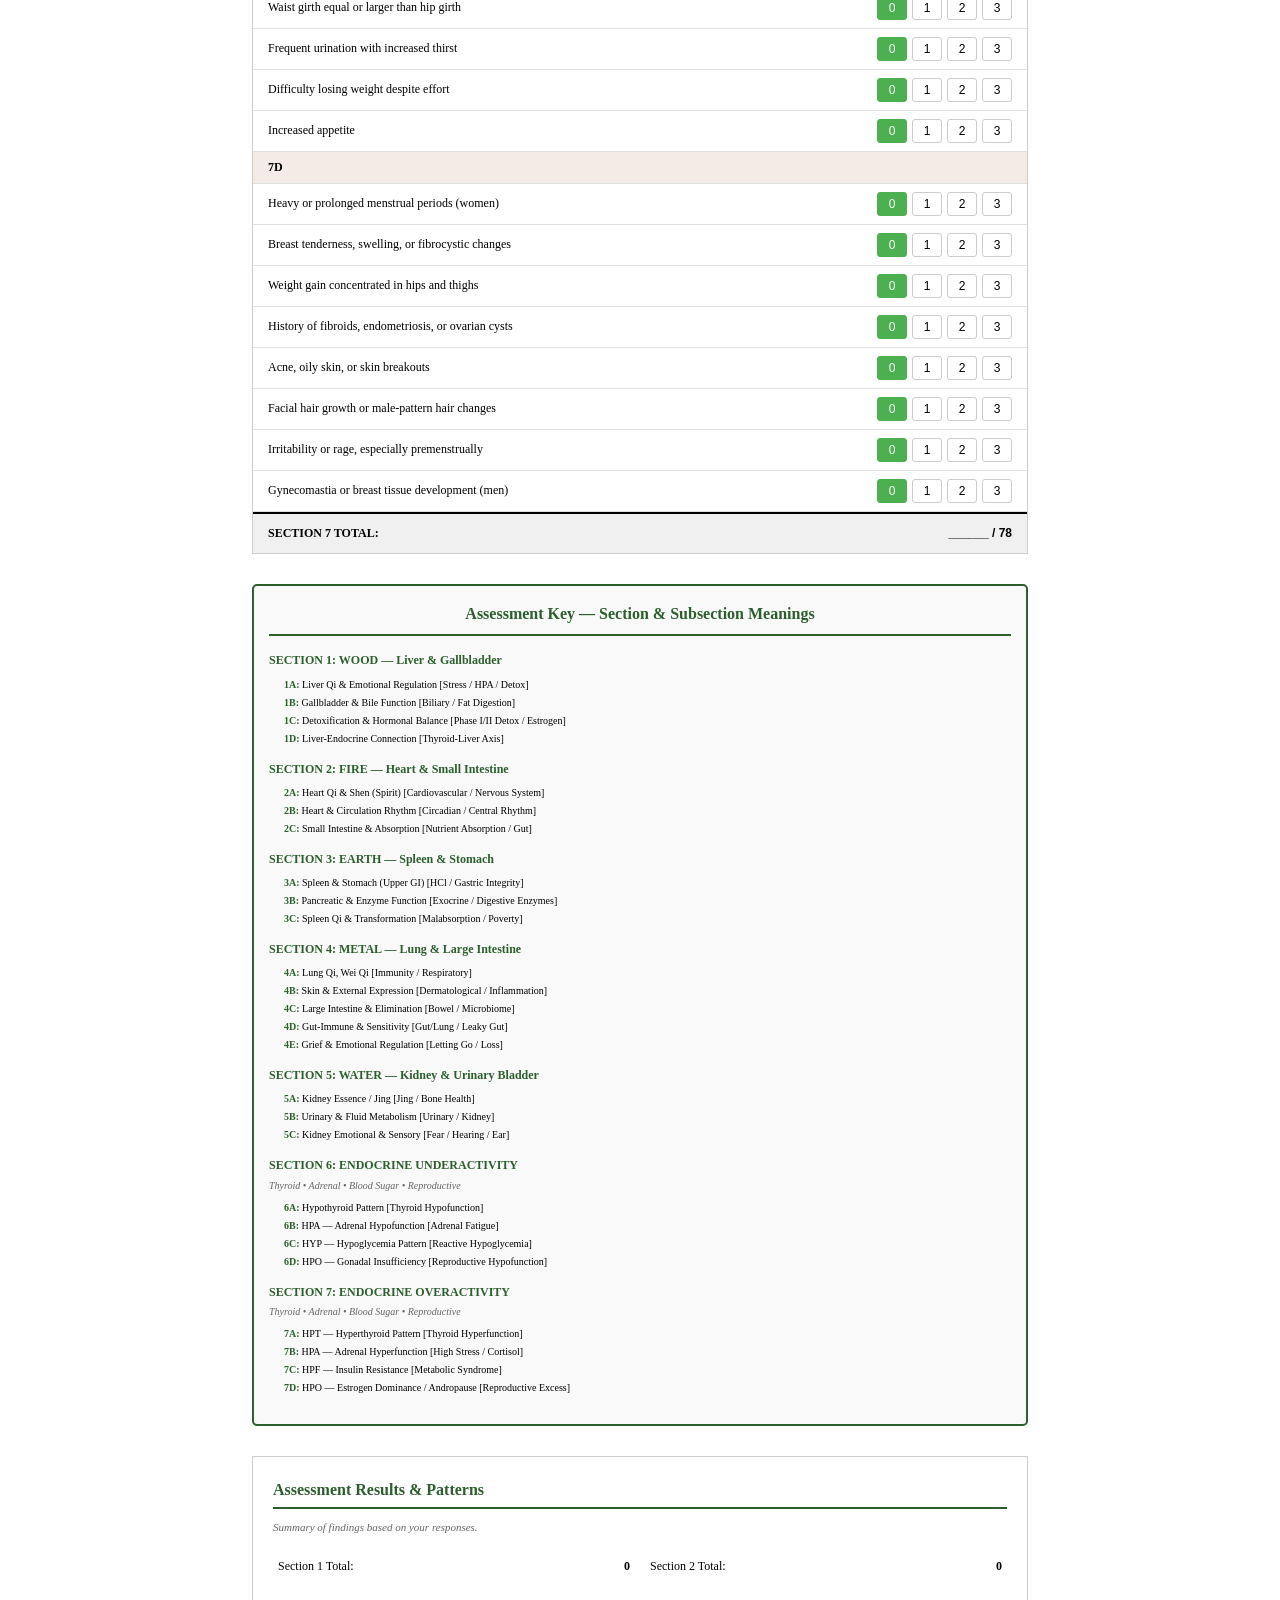
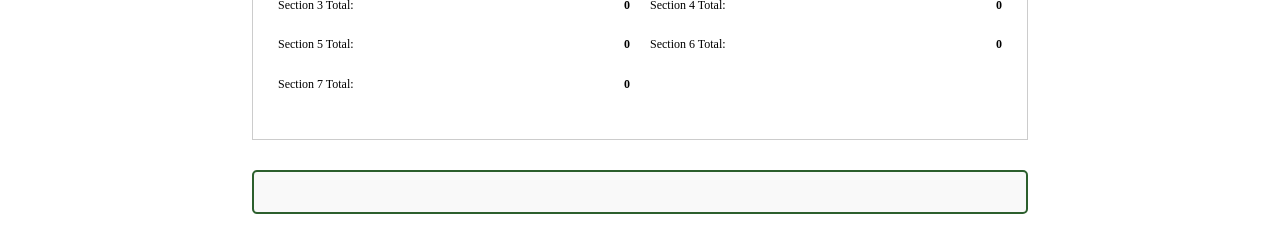
==== commit e4a0fa6e: "2/19/26 5:34pm Update assessment with reference guide and improved print layout" ====
--- a/index.html
+++ b/index.html
@@ -7,6 +7,19 @@
     <link rel="stylesheet" href="css/styles.css">
 </head>
 <body>
+<!-- Save as PDF and Reference Guide Buttons at Top -->
+<div class="print-section">
+    <button class="print-button" onclick="window.print()">
+        Save as PDF
+    </button>
+    <button class="reference-button" onclick="window.location.href='reference-guide.html'">
+        View Master Reference Guide
+    </button>
+    <p class="print-instructions">
+        <strong>Tip:</strong> In the print dialog, select "Save as PDF" and uncheck "Headers and footers" for a clean document.
+    </p>
+</div>
+
 <!-- HEADER -->
 <div class="header">
     <h1>5 Element Health Assessment</h1>
@@ -73,6 +86,81 @@
 
 <div id="symptom-sections"></div>
 
+<!-- ASSESSMENT KEY (prints on page 4) -->
+<div class="assessment-key">
+    <h3>Assessment Key — Section & Subsection Meanings</h3>
+    
+    <div class="key-section">
+        <h4>SECTION 1: WOOD — Liver & Gallbladder</h4>
+        <ul>
+            <li><strong>1A:</strong> Liver Qi & Emotional Regulation [Stress / HPA / Detox]</li>
+            <li><strong>1B:</strong> Gallbladder & Bile Function [Biliary / Fat Digestion]</li>
+            <li><strong>1C:</strong> Detoxification & Hormonal Balance [Phase I/II Detox / Estrogen]</li>
+            <li><strong>1D:</strong> Liver-Endocrine Connection [Thyroid-Liver Axis]</li>
+        </ul>
+    </div>
+
+    <div class="key-section">
+        <h4>SECTION 2: FIRE — Heart & Small Intestine</h4>
+        <ul>
+            <li><strong>2A:</strong> Heart Qi & Shen (Spirit) [Cardiovascular / Nervous System]</li>
+            <li><strong>2B:</strong> Heart & Circulation Rhythm [Circadian / Central Rhythm]</li>
+            <li><strong>2C:</strong> Small Intestine & Absorption [Nutrient Absorption / Gut]</li>
+        </ul>
+    </div>
+
+    <div class="key-section">
+        <h4>SECTION 3: EARTH — Spleen & Stomach</h4>
+        <ul>
+            <li><strong>3A:</strong> Spleen & Stomach (Upper GI) [HCl / Gastric Integrity]</li>
+            <li><strong>3B:</strong> Pancreatic & Enzyme Function [Exocrine / Digestive Enzymes]</li>
+            <li><strong>3C:</strong> Spleen Qi & Transformation [Malabsorption / Poverty]</li>
+        </ul>
+    </div>
+
+    <div class="key-section">
+        <h4>SECTION 4: METAL — Lung & Large Intestine</h4>
+        <ul>
+            <li><strong>4A:</strong> Lung Qi, Wei Qi [Immunity / Respiratory]</li>
+            <li><strong>4B:</strong> Skin & External Expression [Dermatological / Inflammation]</li>
+            <li><strong>4C:</strong> Large Intestine & Elimination [Bowel / Microbiome]</li>
+            <li><strong>4D:</strong> Gut-Immune & Sensitivity [Gut/Lung / Leaky Gut]</li>
+            <li><strong>4E:</strong> Grief & Emotional Regulation [Letting Go / Loss]</li>
+        </ul>
+    </div>
+
+    <div class="key-section">
+        <h4>SECTION 5: WATER — Kidney & Urinary Bladder</h4>
+        <ul>
+            <li><strong>5A:</strong> Kidney Essence / Jing [Jing / Bone Health]</li>
+            <li><strong>5B:</strong> Urinary & Fluid Metabolism [Urinary / Kidney]</li>
+            <li><strong>5C:</strong> Kidney Emotional & Sensory [Fear / Hearing / Ear]</li>
+        </ul>
+    </div>
+
+    <div class="key-section">
+        <h4>SECTION 6: ENDOCRINE UNDERACTIVITY</h4>
+        <p class="key-subtitle">Thyroid • Adrenal • Blood Sugar • Reproductive</p>
+        <ul>
+            <li><strong>6A:</strong> Hypothyroid Pattern [Thyroid Hypofunction]</li>
+            <li><strong>6B:</strong> HPA — Adrenal Hypofunction [Adrenal Fatigue]</li>
+            <li><strong>6C:</strong> HYP — Hypoglycemia Pattern [Reactive Hypoglycemia]</li>
+            <li><strong>6D:</strong> HPO — Gonadal Insufficiency [Reproductive Hypofunction]</li>
+        </ul>
+    </div>
+
+    <div class="key-section">
+        <h4>SECTION 7: ENDOCRINE OVERACTIVITY</h4>
+        <p class="key-subtitle">Thyroid • Adrenal • Blood Sugar • Reproductive</p>
+        <ul>
+            <li><strong>7A:</strong> HPT — Hyperthyroid Pattern [Thyroid Hyperfunction]</li>
+            <li><strong>7B:</strong> HPA — Adrenal Hyperfunction [High Stress / Cortisol]</li>
+            <li><strong>7C:</strong> HPF — Insulin Resistance [Metabolic Syndrome]</li>
+            <li><strong>7D:</strong> HPO — Estrogen Dominance / Andropause [Reproductive Excess]</li>
+        </ul>
+    </div>
+</div>
+
 <!-- RESULTS SECTION -->
 <div class="results-section">
     <h3>Assessment Results & Patterns</h3>
@@ -115,14 +203,16 @@
     <!-- Diagnostic recommendations will be generated here -->
 </div>
 
-<!-- Print Button -->
-<button class="print-button" onclick="printDocument()">
-    Print Assessment
-</button>
-
 <!-- Load Scripts -->
 <script src="data/symptoms.js"></script>
 <script src="data/diagnostic-logic.js"></script>
+
+<!-- Load calculation modules -->
+<script src="js/utils.js"></script>
+<script src="js/scoring.js"></script>
+<script src="js/recommendations.js"></script>
+<script src="js/display.js"></script>
+<script src="js/ui-handlers.js"></script>
 <script src="js/calculations.js"></script>
 </body>
 </html>
--- a/css/styles.css
+++ b/css/styles.css
@@ -1,919 +1,9 @@
-/* Reset and Base Styles */
-* {
-    margin: 0;
-    padding: 0;
-    box-sizing: border-box;
-}
-
-body {
-    font-family: 'Times New Roman', Times, serif;
-    line-height: 1.6;
-    max-width: 8.5in;
-    margin: 0 auto;
-    padding: 20px;
-    background-color: #ffffff;
-    color: #000;
-}
-
-/* Header Styles */
-.header {
-    text-align: center;
-    margin-bottom: 20px;
-    border-bottom: 3px solid #000;
-    padding-bottom: 10px;
-}
-
-.header h1 {
-    font-size: 24px;
-    font-weight: bold;
-    margin-bottom: 5px;
-    color: #000;
-}
-
-.subtitle {
-    font-size: 14px;
-    font-style: italic;
-    margin-bottom: 5px;
-    color: #666;
-}
-
-.clinic-info {
-    font-size: 11px;
-    color: #888;
-}
-
-/* Patient Info Section */
-.patient-info-section {
-    margin-bottom: 20px;
-    border-bottom: 2px solid #000;
-    padding-bottom: 15px;
-}
-
-.patient-name-row {
-    display: flex;
-    align-items: center;
-    margin-bottom: 10px;
-}
-
-.patient-name-row label {
-    font-weight: bold;
-    margin-right: 10px;
-    min-width: 120px;
-    font-size: 12px;
-}
-
-.patient-name-input {
-    flex: 1;
-    border: none;
-    border-bottom: 1px solid #000;
-    padding: 4px 5px;
-    font-size: 12px;
-    font-family: 'Times New Roman', Times, serif;
-    background-color: transparent;
-}
-
-.patient-name-input:focus {
-    outline: none;
-    border-bottom: 2px solid #4a7c59;
-}
-
-.patient-details-row {
-    display: flex;
-    gap: 40px;
-    align-items: center;
-}
-
-.info-group {
-    display: flex;
-    align-items: center;
-}
-
-.info-group label {
-    font-weight: bold;
-    margin-right: 10px;
-    font-size: 12px;
-}
-
-.small-input {
-    width: 100px;
-    border: none;
-    border-bottom: 1px solid #000;
-    padding: 4px 5px;
-    font-size: 12px;
-    font-family: 'Times New Roman', Times, serif;
-    background-color: transparent;
-}
-
-.small-input:focus {
-    outline: none;
-    border-bottom: 2px solid #4a7c59;
-}
-
-.date-input {
-    width: 150px;
-    border: none;
-    border-bottom: 1px solid #000;
-    padding: 4px 5px;
-    font-size: 12px;
-    font-family: 'Times New Roman', Times, serif;
-    background-color: transparent;
-}
-
-.date-input:focus {
-    outline: none;
-    border-bottom: 2px solid #4a7c59;
-}
-
-/* Health Concerns Section */
-.health-concerns-section {
-    margin-bottom: 20px;
-}
-
-.concerns-title {
-    font-weight: bold;
-    margin-bottom: 10px;
-    font-size: 12px;
-}
-
-.concerns-list {
-    display: flex;
-    flex-direction: column;
-    gap: 8px;
-}
-
-.concern-item {
-    display: flex;
-    align-items: center;
-    font-size: 12px;
-}
-
-.concern-number {
-    min-width: 20px;
-    font-weight: bold;
-}
-
-.concern-item input {
-    flex: 1;
-    border: none;
-    border-bottom: 1px solid #000;
-    margin-left: 10px;
-    padding: 4px 5px;
-    font-size: 12px;
-    font-family: 'Times New Roman', Times, serif;
-    background-color: transparent;
-}
-
-.concern-item input:focus {
-    outline: none;
-    border-bottom: 2px solid #4a7c59;
-}
-
-/* Scoring Guide */
-.scoring-guide {
-    background: #f0f0f0;
-    border: 1px solid #999;
-    padding: 12px 15px;
-    margin-bottom: 20px;
-    font-size: 11px;
-    line-height: 1.6;
-}
-
-/* Element Section Styles */
-.element-section {
-    margin-bottom: 30px;
-    page-break-inside: avoid;
-    border: 1px solid #ccc;
-}
-
-.element-header {
-    background-color: #4a7c59;
-    color: white;
-    padding: 10px 15px;
-    font-weight: bold;
-    font-size: 16px;
-    display: flex;
-    justify-content: space-between;
-    align-items: center;
-}
-
-.element-header .section-title {
-    font-weight: bold;
-}
-
-.element-header .section-subtitle {
-    font-style: italic;
-    font-size: 14px;
-    font-weight: normal;
-}
-
-.wood-header { background: #4a6b4a; }
-.fire-header { background: #a85050; }
-.earth-header { background: #b8944a; }
-.metal-header { background: #606060; }
-.water-header { background: #4a5f8a; }
-.endocrineUnder-header { background: #5d4777; }
-.endocrineOver-header { background: #a0522d; }
-
-.element-description {
-    padding: 8px 15px;
-    background: #f9f9f9;
-    font-size: 11px;
-    font-style: italic;
-    border-bottom: 1px solid #ddd;
-}
-
-/* Symptoms Table */
-.symptoms-table {
-    width: 100%;
-    border-collapse: collapse;
-}
-
-.symptoms-table tr {
-    border-bottom: 1px solid #e0e0e0;
-}
-
-.symptoms-table td {
-    padding: 8px 15px;
-    font-size: 12px;
-}
-
-.symptom-name {
-    width: 70%;
-}
-
-.symptom-score {
-    width: 30%;
-    text-align: right;
-}
-
-/* Subsection Header - Default */
-.subsection-row {
-    background-color: #e8f4e8;
-}
-
-.subsection-header-cell {
-    padding: 6px 15px !important;
-    font-weight: bold;
-    font-size: 12px;
-    color: #000;
-    background-color: #e8f4e8;
-    text-align: left;
-}
-
-/* Subsection colors for Wood section */
-.wood-header ~ table .subsection-row {
-    background-color: #e8f4e8;
-}
-
-.wood-header ~ table .subsection-header-cell {
-    background-color: #e8f4e8;
-}
-
-/* Subsection colors for Fire section */
-.fire-header ~ table .subsection-row {
-    background-color: #f5e6e6;
-}
-
-.fire-header ~ table .subsection-header-cell {
-    background-color: #f5e6e6;
-}
-
-/* Subsection colors for Earth section */
-.earth-header ~ table .subsection-row {
-    background-color: #f5f0e6;
-}
-
-.earth-header ~ table .subsection-header-cell {
-    background-color: #f5f0e6;
-}
-
-/* Subsection colors for Metal section */
-.metal-header ~ table .subsection-row {
-    background-color: #e6e6e6;
-}
-
-.metal-header ~ table .subsection-header-cell {
-    background-color: #e6e6e6;
-}
-
-/* Subsection colors for Water section */
-.water-header ~ table .subsection-row {
-    background-color: #e6ecf5;
-}
-
-.water-header ~ table .subsection-header-cell {
-    background-color: #e6ecf5;
-}
-
-/* Subsection colors for Endocrine Underactivity section */
-.endocrineUnder-header ~ table .subsection-row {
-    background-color: #ebe6f0;
-}
-
-.endocrineUnder-header ~ table .subsection-header-cell {
-    background-color: #ebe6f0;
-}
-
-/* Subsection colors for Endocrine Overactivity section */
-.endocrineOver-header ~ table .subsection-row {
-    background-color: #f5ebe6;
-}
-
-.endocrineOver-header ~ table .subsection-header-cell {
-    background-color: #f5ebe6;
-}
-
-/* Button Group */
-.button-group {
-    display: inline-flex;
-    gap: 5px;
-}
-
-.button-group button {
-    padding: 4px 10px;
-    border: 1px solid #ccc;
-    background-color: #fff;
-    cursor: pointer;
-    border-radius: 3px;
-    font-size: 12px;
-    min-width: 30px;
-    transition: all 0.2s ease;
-}
-
-.button-group button.active {
-    background-color: #4caf50;
-    color: white;
-    border-color: #4caf50;
-}
-
-.button-group button:hover {
-    background-color: #f0f0f0;
-}
-
-.button-group button.active:hover {
-    background-color: #45a049;
-}
-
-/* Total Row */
-.total-row {
-    display: flex;
-    justify-content: space-between;
-    padding: 10px 15px;
-    background-color: #f0f0f0;
-    font-weight: bold;
-    border-top: 2px solid #000;
-    font-size: 12px;
-}
-
-.total-row input {
-    background: transparent;
-    border: none;
-    font-weight: bold;
-    text-align: right;
-    width: 150px;
-    font-size: 12px;
-}
-
-/* Results Section */
-.results-section {
-    margin-top: 30px;
-    background: white;
-    padding: 20px;
-    border: 1px solid #ccc;
-}
-
-.results-section h3 {
-    color: #2c5f2d;
-    font-size: 16px;
-    border-bottom: 2px solid #2c5f2d;
-    padding-bottom: 5px;
-    margin-bottom: 10px;
-}
-
-.results-subtitle {
-    font-size: 11px;
-    font-style: italic;
-    margin-bottom: 15px;
-    color: #666;
-}
-
-.results-grid {
-    display: grid;
-    grid-template-columns: 1fr 1fr;
-    gap: 10px;
-    margin-bottom: 20px;
-}
-
-.result-item {
-    display: flex;
-    justify-content: space-between;
-    padding: 5px;
-    font-size: 12px;
-}
-
-.result-value {
-    font-weight: bold;
-}
-
-.pattern-analysis {
-    margin-top: 20px;
-}
-
-.pattern-analysis h3 {
-    font-size: 14px;
-    margin-bottom: 10px;
-}
-
-.pattern-analysis ul {
-    padding-left: 20px;
-    font-size: 11px;
-    line-height: 1.6;
-}
-
-.notes-section {
-    margin-top: 20px;
-}
-
-.notes-section label {
-    display: block;
-    font-weight: bold;
-    margin-bottom: 5px;
-    font-size: 12px;
-}
-
-.notes-section textarea {
-    width: 100%;
-    height: 100px;
-    padding: 8px;
-    border: 1px solid #ccc;
-    border-radius: 3px;
-    font-size: 11px;
-    font-family: 'Times New Roman', Times, serif;
-    resize: vertical;
-    background-color: #fff;
-}
-
-.notes-section textarea:focus {
-    outline: none;
-    border-color: #4a7c59;
-}
-
-/* Practitioner Recommendations Section */
-.practitioner-recommendations {
-    margin-top: 30px;
-    background: #f9f9f9;
-    padding: 20px;
-    border: 2px solid #2c5f2d;
-    border-radius: 5px;
-}
-
-.practitioner-recommendations h3 {
-    color: #2c5f2d;
-    font-size: 18px;
-    border-bottom: 3px solid #2c5f2d;
-    padding-bottom: 8px;
-    margin-bottom: 15px;
-}
-
-.practitioner-recommendations h4 {
-    color: #2c5f2d;
-    font-size: 14px;
-    margin-top: 20px;
-    margin-bottom: 10px;
-    border-bottom: 1px solid #ccc;
-    padding-bottom: 5px;
-}
-
-.practitioner-recommendations h5 {
-    color: #4a6b4a;
-    font-size: 13px;
-    margin-top: 15px;
-    margin-bottom: 8px;
-}
-
-/* Subsection Analysis */
-.subsection-analysis {
-    margin-bottom: 25px;
-}
-
-.section-analysis {
-    margin-bottom: 20px;
-}
-
-.analysis-table {
-    width: 100%;
-    border-collapse: collapse;
-    margin-top: 10px;
-    font-size: 11px;
-}
-
-.analysis-table thead {
-    background-color: #2c5f2d;
-    color: white;
-}
-
-.analysis-table th {
-    padding: 8px;
-    text-align: left;
-    font-weight: bold;
-    border: 1px solid #ddd;
-}
-
-.analysis-table td {
-    padding: 8px;
-    border: 1px solid #ddd;
-}
-
-.analysis-table tbody tr:nth-child(even) {
-    background-color: #f5f5f5;
-}
-
-.analysis-table tbody tr:hover {
-    background-color: #e8f4e8;
-}
-
-/* Category color coding */
-.category-mild {
-    background-color: #fff3cd !important;
-}
-
-.category-moderate {
-    background-color: #ffd89b !important;
-}
-
-.category-severe {
-    background-color: #ffb3b3 !important;
-}
-
-/* TCM Patterns */
-.tcm-patterns {
-    margin-bottom: 25px;
-}
-
-.tcm-patterns ul {
-    list-style-type: none;
-    padding-left: 0;
-}
-
-.tcm-patterns li {
-    padding: 8px;
-    margin-bottom: 5px;
-    background-color: #e8f4e8;
-    border-left: 4px solid #4a6b4a;
-    font-size: 11px;
-}
-
-/* Endocrine Square */
-.endocrine-square {
-    margin-bottom: 25px;
-}
-
-.square-finding {
-    padding: 12px;
-    margin-bottom: 10px;
-    background-color: #ebe6f0;
-    border-left: 4px solid #5d4777;
-    font-size: 11px;
-    line-height: 1.6;
-}
-
-.square-finding strong {
-    color: #5d4777;
-    font-size: 12px;
-}
-
-/* Clinical Patterns */
-.clinical-patterns {
-    margin-bottom: 25px;
-}
-
-.clinical-pattern {
-    padding: 12px;
-    margin-bottom: 10px;
-    background-color: #f5f0e6;
-    border-left: 4px solid #b8944a;
-    font-size: 11px;
-    line-height: 1.6;
-}
-
-.clinical-pattern strong {
-    color: #b8944a;
-    font-size: 12px;
-}
-
-/* Recommended Tests */
-.recommended-tests {
-    margin-bottom: 25px;
-    padding: 15px;
-    background-color: white;
-    border: 1px solid #ccc;
-    border-radius: 5px;
-}
-
-.recommended-tests ul {
-    list-style-type: disc;
-    padding-left: 25px;
-    margin-top: 10px;
-}
-
-.recommended-tests li {
-    padding: 5px 0;
-    font-size: 11px;
-}
-
-/* Subsection Test Groups */
-.subsection-test-group {
-    margin-bottom: 25px;
-    padding: 15px;
-    background-color: #f9f9f9;
-    border: 1px solid #ddd;
-    border-radius: 5px;
-}
-
-.subsection-test-header {
-    color: #2c5f2d;
-    font-size: 13px;
-    margin-bottom: 12px;
-    padding-bottom: 8px;
-    border-bottom: 2px solid #4a7c59;
-}
-
-.key-labs-section {
-    margin-bottom: 15px;
-    padding: 10px;
-    background-color: #e8f4e8;
-    border-left: 3px solid #4a7c59;
-    border-radius: 3px;
-}
-
-.test-panels-section {
-    padding: 10px;
-    background-color: white;
-    border-left: 3px solid #2c5f2d;
-    border-radius: 3px;
-}
-
-.labs-label {
-    font-size: 11px;
-    font-weight: bold;
-    color: #2c5f2d;
-    margin-bottom: 5px;
-}
-
-.labs-content {
-    font-size: 11px;
-    color: #333;
-    line-height: 1.6;
-    margin: 0;
-}
-
-.subsection-subtotal {
-    font-size: 11px;
-    text-align: right;
-    margin-top: 10px;
-    padding-top: 8px;
-    border-top: 1px solid #ddd;
-    color: #2c5f2d;
-}
-
-/* Test list with prices */
-.test-list-with-prices {
-    list-style: none;
-    padding-left: 0;
-    margin-top: 10px;
-}
-
-.test-list-with-prices li {
-    display: flex;
-    justify-content: space-between;
-    align-items: center;
-    padding: 10px 12px;
-    margin-bottom: 5px;
-    background-color: #f9f9f9;
-    border-left: 3px solid #4a7c59;
-    font-size: 11px;
-    transition: background-color 0.2s ease;
-}
-
-.test-list-with-prices li:hover {
-    background-color: #e8f4e8;
-}
-
-.test-name {
-    flex: 1;
-    font-weight: normal;
-    color: #333;
-}
-
-.test-price {
-    font-weight: bold;
-    color: #2c5f2d;
-    margin-left: 15px;
-    white-space: nowrap;
-    font-size: 12px;
-}
-
-.total-cost {
-    margin-top: 15px;
-    padding: 12px;
-    background-color: #e8f4e8;
-    border: 2px solid #2c5f2d;
-    border-radius: 5px;
-    text-align: center;
-    font-size: 14px;
-    color: #2c5f2d;
-}
-
-/* Print Button */
-.print-button {
-    margin: 20px auto;
-    display: block;
-    padding: 10px 20px;
-    background-color: #4caf50;
-    border: none;
-    border-radius: 5px;
-    color: white;
-    cursor: pointer;
-    font-size: 14px;
-    font-weight: bold;
-    transition: background-color 0.3s ease;
-}
-
-.print-button:hover {
-    background-color: #45a049;
-}
-
-/* Print Styles */
-@media print {
-    body {
-        margin: 0.25in;
-        padding: 0;
-        font-size: 10pt;
-    }
-
-    .print-button {
-        display: none;
-    }
-
-    .element-section {
-        page-break-inside: avoid;
-    }
-
-    .subsection-row {
-        -webkit-print-color-adjust: exact;
-        print-color-adjust: exact;
-    }
-
-    .subsection-header-cell {
-        -webkit-print-color-adjust: exact;
-        print-color-adjust: exact;
-    }
-
-    .element-header {
-        -webkit-print-color-adjust: exact;
-        print-color-adjust: exact;
-    }
-
-    /* Preserve subsection colors when printing */
-    .wood-header ~ table .subsection-row,
-    .wood-header ~ table .subsection-header-cell {
-        background-color: #e8f4e8 !important;
-    }
-
-    .fire-header ~ table .subsection-row,
-    .fire-header ~ table .subsection-header-cell {
-        background-color: #f5e6e6 !important;
-    }
-
-    .earth-header ~ table .subsection-row,
-    .earth-header ~ table .subsection-header-cell {
-        background-color: #f5f0e6 !important;
-    }
-
-    .metal-header ~ table .subsection-row,
-    .metal-header ~ table .subsection-header-cell {
-        background-color: #e6e6e6 !important;
-    }
-
-    .water-header ~ table .subsection-row,
-    .water-header ~ table .subsection-header-cell {
-        background-color: #e6ecf5 !important;
-    }
-
-    .endocrineUnder-header ~ table .subsection-row,
-    .endocrineUnder-header ~ table .subsection-header-cell {
-        background-color: #ebe6f0 !important;
-    }
-
-    .endocrineOver-header ~ table .subsection-row,
-    .endocrineOver-header ~ table .subsection-header-cell {
-        background-color: #f5ebe6 !important;
-    }
-
-    /* Preserve practitioner recommendations styling */
-    .practitioner-recommendations {
-        page-break-before: always;
-        -webkit-print-color-adjust: exact;
-        print-color-adjust: exact;
-    }
-
-    .analysis-table thead {
-        background-color: #2c5f2d !important;
-        color: white !important;
-        -webkit-print-color-adjust: exact;
-        print-color-adjust: exact;
-    }
-
-    .category-mild {
-        background-color: #fff3cd !important;
-        -webkit-print-color-adjust: exact;
-        print-color-adjust: exact;
-    }
-
-    .category-moderate {
-        background-color: #ffd89b !important;
-        -webkit-print-color-adjust: exact;
-        print-color-adjust: exact;
-    }
-
-    .category-severe {
-        background-color: #ffb3b3 !important;
-        -webkit-print-color-adjust: exact;
-        print-color-adjust: exact;
-    }
-
-    .square-finding {
-        background-color: #ebe6f0 !important;
-        -webkit-print-color-adjust: exact;
-        print-color-adjust: exact;
-    }
-
-    .clinical-pattern {
-        background-color: #f5f0e6 !important;
-        -webkit-print-color-adjust: exact;
-        print-color-adjust: exact;
-    }
-
-    .total-cost {
-        background-color: #e8f4e8 !important;
-        -webkit-print-color-adjust: exact;
-        print-color-adjust: exact;
-    }
-
-    .test-list-with-prices li {
-        background-color: #f9f9f9 !important;
-        -webkit-print-color-adjust: exact;
-        print-color-adjust: exact;
-    }
-
-    .key-labs-section {
-        background-color: #e8f4e8 !important;
-        -webkit-print-color-adjust: exact;
-        print-color-adjust: exact;
-    }
-
-    .test-panels-section {
-        background-color: white !important;
-        -webkit-print-color-adjust: exact;
-        print-color-adjust: exact;
-    }
-
-    .subsection-test-group {
-        background-color: #f9f9f9 !important;
-        page-break-inside: avoid;
-        -webkit-print-color-adjust: exact;
-        print-color-adjust: exact;
-    }
-
-    /* Print input values, not input boxes */
-    input, textarea {
-        border: none !important;
-        background: transparent !important;
-    }
-
-    .subsection-subtitle {
-    font-size: 10px;
-    font-weight: normal;
-    color: #666;
-    font-style: italic;
-}
-
-.subsection-status {
-    font-size: 11px;
-    font-weight: normal;
-    color: #2c5f2d;
-}
-
-.subsection-subtitle {
-    font-size: 10px;
-    font-weight: normal;
-    color: #666;
-    font-style: italic;
-}
-
-.subsection-status {
-    font-size: 11px;
-    font-weight: normal;
-    color: #2c5f2d;
-}
-}+/* Main Stylesheet - Imports all component styles */
+@import url('base.css');
+@import url('header.css');
+@import url('forms.css');
+@import url('sections.css');
+@import url('results.css');
+@import url('recommendations.css');
+@import url('key.css');
+@import url('print.css');
